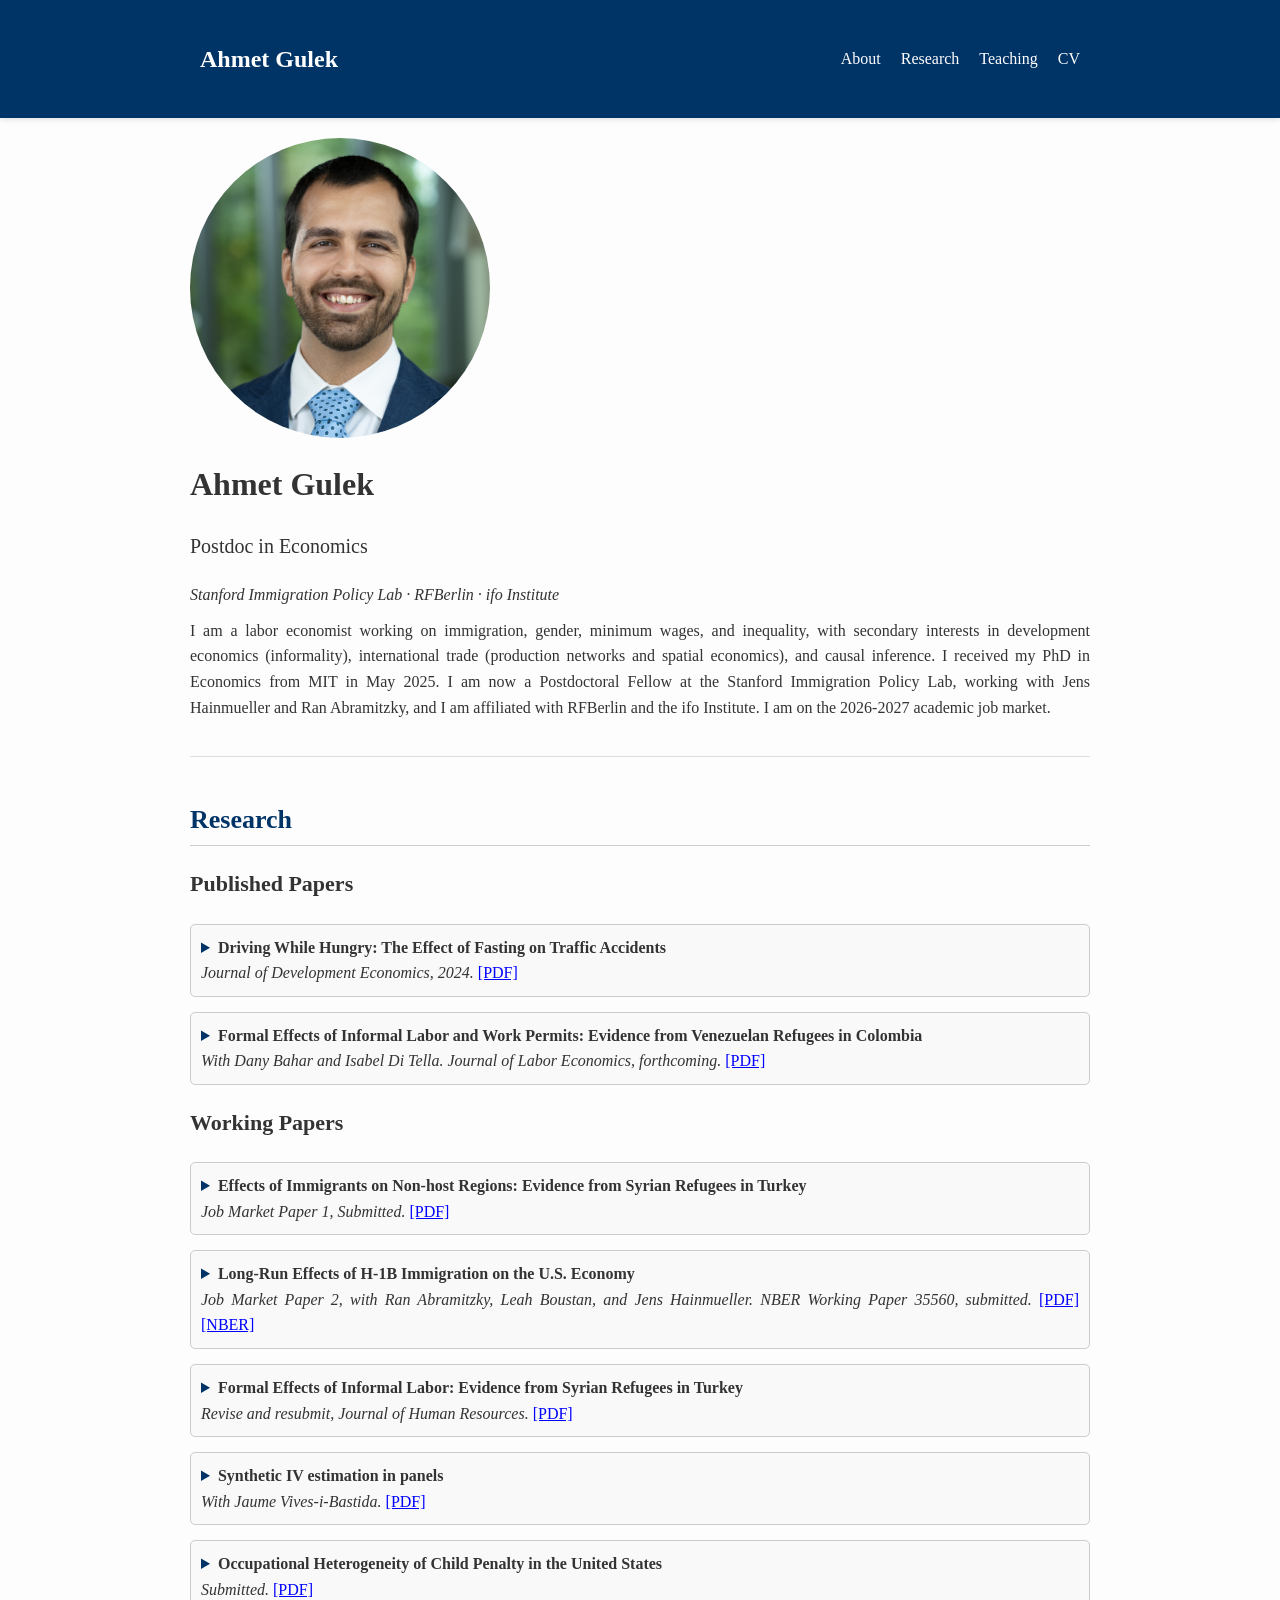
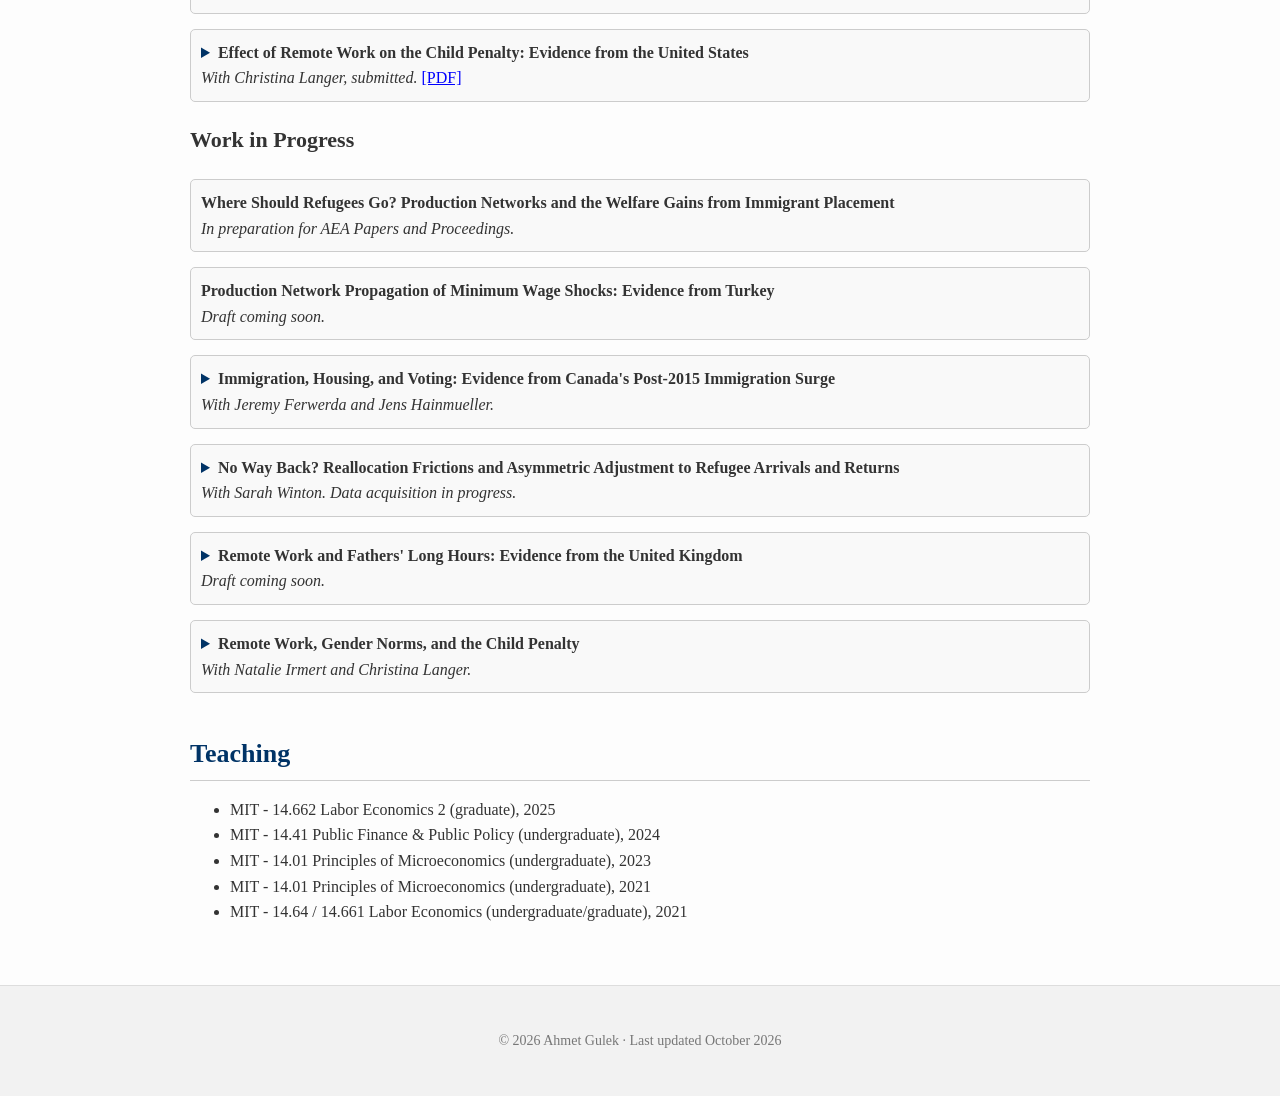
==== index.html @ c7eddd9e "Colombia paper forthcoming at Journal of Labor Economics; update CV.pdf Co-Authored-By: Claude Fable" ====
<!DOCTYPE html>
<html lang="en">
<head>
  <meta charset="UTF-8" />
  <meta name="viewport" content="width=device-width, initial-scale=1.0"/>
  <title>Ahmet Gulek</title>
  <link rel="stylesheet" href="style.css" />

  <!-- Google tag (gtag.js) - Replace G-XXXXXXXXXX with your actual Measurement ID -->
  <script async src="https://www.googletagmanager.com/gtag/js?id=G-97FFQFKGC9"></script>
  <script>
    window.dataLayer = window.dataLayer || [];
    function gtag(){dataLayer.push(arguments);}
    gtag('js', new Date());
    gtag('config', 'G-97FFQFKGC9');
  </script>

  <style>
    body {
      text-align: justify;
    }
    details {
      margin-bottom: 15px;
      padding: 10px;
      border: 1px solid #ccc;
      border-radius: 5px;
      background-color: #f9f9f9;
    }
    summary {
      cursor: pointer;
      font-size: 16px;
    }
    summary::marker {
      color: #003366;
    }
    .abstract {
      margin-top: 10px;
    }
    /* same box as the expandable paper entries, for work in progress without an abstract */
    .wip-item {
      margin-bottom: 15px;
      padding: 10px;
      border: 1px solid #ccc;
      border-radius: 5px;
      background-color: #f9f9f9;
      font-size: 16px;
    }
    a {
      color: blue;
      text-decoration: underline;
    }
  </style>
</head>
<body>

  <nav>
    <div class="container">
      <span class="nav-name">Ahmet Gulek</span>
      <ul>
        <li><a href="#about">About</a></li>
        <li><a href="#research">Research</a></li>
        <li><a href="#teaching">Teaching</a></li>
        <li><a href="CV.pdf" target="_blank">CV</a></li>
      </ul>
    </div>
  </nav>

  <header class="container" id="about">
    <img src="assets/profile.jpg" alt="Profile Photo" class="profile-pic">
    <div>
      <h1>Ahmet Gulek</h1>
      <p class="title">Postdoc in Economics</p>
      <p class="institution">Stanford Immigration Policy Lab &middot; RFBerlin &middot; ifo Institute</p>
      <p class="bio">
        I am a labor economist working on immigration, gender, minimum wages, and inequality, with secondary interests in development economics (informality), international trade (production networks and spatial economics), and causal inference.
        I received my PhD in Economics from MIT in May 2025. I am now a Postdoctoral Fellow at the Stanford Immigration Policy Lab, working with Jens Hainmueller and Ran Abramitzky, and I am affiliated with RFBerlin and the ifo Institute.
        I am on the 2026-2027 academic job market.
      </p>
    </div>
  </header>

  <main class="container">
    <section id="research">
      <h2>Research</h2>
      <h3>Published Papers</h3>
      <details>
        <summary><b>Driving While Hungry: The Effect of Fasting on Traffic Accidents</b><br>
        <i>Journal of Development Economics, 2024.</i> <a href="https://www.sciencedirect.com/science/article/pii/S0304387824000099" target="_blank">[PDF]</a></summary>
        <p class="abstract">
          I study the impact of hunger on traffic accidents by exploiting the fasting that is religiously mandated during the month of Ramadan. Identification comes from working hours not being adjusted during Ramadan in Turkey. I find that driving while fasting at rush hour is associated with a significant increase in road traffic accidents. Using existing survey evidence on fasting rates in Turkey, I conclude that hunger induced by fasting increases the probability of an accident by 25%, which is smaller than the effect of driving while intoxicated, but larger than the effect of mild sleep deprivation.
        </p>
      </details>

      <details>
        <summary><b>Formal Effects of Informal Labor and Work Permits: Evidence from Venezuelan Refugees in Colombia</b><br>
        <i>With Dany Bahar and Isabel Di Tella. Journal of Labor Economics, forthcoming.</i> <a href="https://ahmetgulek.github.io/Bahar_DiTella_Gulek_Colombia.pdf" target="_blank">[PDF]</a></summary>
        <p class="abstract">
          We analyze the Venezuelan refugee crisis in Colombia to separate the labor market effects of informal immigration and work permits. Using Synthetic Instrumental Variables, we find informal immigration displaced natives from both informal and formal sectors, implying high substitutability between worker types (elasticity &asymp; 10). A triple difference-in-differences shows work permits reduced competition in the informal sector and raised it in the formal sector. Our model implies this created 22,830 formal jobs and roughly $40 million in annual tax revenue. Results suggest work permits generate productivity spillovers by reducing skill mismatch, providing economic rationale for immigrant integration policies.
        </p>
      </details>

      <h3>Working Papers</h3>
      <details>
        <summary><b>Effects of Immigrants on Non-host Regions: Evidence from Syrian Refugees in Turkey</b><br>
        <i>Job Market Paper 1, Submitted.</i> <a href="https://ahmetgulek.github.io/Gulek_jmp.pdf" target="_blank">[PDF]</a></summary>
        <p class="abstract">
          I study how local immigration shocks impact labor markets and firms across the economy through production networks. Using Turkey's Syrian refugee crisis and firm-to-firm VAT data, I show that firms buying from host regions demand more labor, while those selling to host regions increase sales. Estimates imply an elasticity of substitution between labor and intermediates of 0.79 and across intermediates of 1.06. Spillover magnitudes depend critically on network centrality and immigrants' skills. A 1% labor supply increase in Istanbul decreases local real wages by 0.56% while increasing non-host wages by 0.38%. For non-central regions, identical shocks reduce local wages by 1% with negligible spillovers. Similarly, high-skill immigrants create larger spillovers and, therefore, larger welfare gains than low-skill immigrants because high-skill-intensive industries are more central than low-skill-intensive industries. Network position and immigrants' skills determine the extent to which immigration only lowers local wages or also generates substantial economy-wide gains.
        </p>
      </details>

      <details>
        <summary><b>Long-Run Effects of H-1B Immigration on the U.S. Economy</b><br>
        <i>Job Market Paper 2, with Ran Abramitzky, Leah Boustan, and Jens Hainmueller. NBER Working Paper 35560, submitted.</i> <a href="https://ahmetgulek.github.io/Abramitzky-Boustan-Gulek-Hainmueller-H1B.pdf" target="_blank">[PDF]</a> <a href="https://www.nber.org/papers/w35560" target="_blank">[NBER]</a></summary>
        <p class="abstract">
          We study the effects of H-1B immigration on U.S. industries that employ H-1B workers and their trading partners. Using a novel cross-industry design and the 1999&ndash;2003 expansion of the H-1B visa cap for identification, we find that H-1B exposure raised incomes for natives and pre-existing immigrants, with gains concentrated in non-STEM occupations. Income gains propagate forward through supply chains to downstream industries but not backward to upstream industries, consistent with a productivity shock rather than a labor supply shock. We find no direct effect on patenting, suggesting that productivity gains arise from better task execution rather than patentable invention.
        </p>
      </details>

      <details>
        <summary><b>Formal Effects of Informal Labor: Evidence from Syrian Refugees in Turkey</b><br>
        <i>Revise and resubmit, <span>Journal of Human Resources</span>.</i> <a href="https://ahmetgulek.github.io/FEoIL.pdf" target="_blank">[PDF]</a></summary>
        <p class="abstract">
          I study the effects of Syrian refugees, who are denied work permits and thus can only work informally, on Turkish firms and workers. Using travel distance as an instrument for refugee location, I show that low-skill natives lose both informal and formal salaried jobs. I document two mechanisms: formal firms reduce their formal labor demand and new firms do not enter the formal economy. Estimates imply an elasticity of substitution of 10 between formal and informal workers. Counterfactual exercises predict that granting refugees work permits would have created up to 120,000 formal jobs in the economy through higher informal wages.
        </p>
      </details>

      <details>
        <summary><b>Synthetic IV estimation in panels</b><br>
        <i>With Jaume Vives-i-Bastida.</i> <a href="https://jvivesb.github.io/jmp/draft_siv.pdf" target="_blank">[PDF]</a></summary>
        <p class="abstract">
          We propose a Synthetic Instrumental Variables (SIV) estimator for panel data that combines the strengths of instrumental variables and synthetic controls to address unmeasured confounding. We derive conditions under which SIV is consistent and asymptotically normal, even when the standard IV estimator is not. Motivated by the finite sample properties of our estimator, we introduce an ensemble estimator that simultaneously addresses multiple sources of bias and provide a permutation-based inference procedure. We demonstrate the effectiveness of our methods through a calibrated simulation exercise, two shift-share empirical applications, and an application in digital economics that includes both observational data and data from a randomized control trial. In our primary empirical application, we examine the impact of the Syrian refugee crisis on Turkish labor markets. Here, the SIV estimator reveals significant effects that the standard IV does not capture. Similarly, in our digital economics application, the SIV estimator successfully recovers the experimental estimates, whereas the standard IV does not.
        </p>
      </details>

      <details>
        <summary><b>Occupational Heterogeneity of Child Penalty in the United States</b><br>
        <i>Submitted.</i> <a href="https://ahmetgulek.github.io/Gulek_CP_Occupations.pdf" target="_blank">[PDF]</a></summary>
        <p class="abstract">
          I investigate how parenthood reshapes employment patterns across occupations and how this occupational heterogeneity contributes to earning disparities. Using a novel rotating panel approach to estimating child penalties, I document that both men and women change occupations. The well-established null effect of fatherhood hides that men's employment rate decreases in some occupations like finance and increases in others like construction. Women leave most occupations but select into occupations with part-time options. These occupational changes explain 40% of the income penalty for women, most of the income penalty for men, and most of the wage penalty for both genders.
        </p>
      </details>

      <details>
        <summary><b>Effect of Remote Work on the Child Penalty: Evidence from the United States</b><br>
        <i>With Christina Langer, submitted.</i> <a href="https://ahmetgulek.github.io/Gulek_Langer_WFH_CP.pdf" target="_blank">[PDF]</a></summary>
        <p class="abstract">
          We study the effect of the post-COVID expansion of remote work on the child penalty. Our empirical design proceeds in three steps: using pseudo-panels to estimate child penalties across occupations, exploiting cross-occupational variation in remote work adoption, and using synthetic controls to adjust for differential pre-COVID trajectories. Remote work reduces the hours penalty for mothers: each percentage point increase in an occupation's remote work share raises mothers' hours worked by 0.19%, eliminating one-seventh of the baseline hours penalty for the average remote occupation. We find no effects on employment, income, or wages for mothers, and no average effects on men.
        </p>
      </details>

      <h3>Work in Progress</h3>
      <div class="wip-item">
        <b>Where Should Refugees Go? Production Networks and the Welfare Gains from Immigrant Placement</b><br>
        <i>In preparation for AEA Papers and Proceedings.</i>
      </div>

      <div class="wip-item">
        <b>Production Network Propagation of Minimum Wage Shocks: Evidence from Turkey</b><br>
        <i>Draft coming soon.</i>
      </div>

      <details>
        <summary><b>Immigration, Housing, and Voting: Evidence from Canada's Post-2015 Immigration Surge</b><br>
        <i>With Jeremy Ferwerda and Jens Hainmueller.</i></summary>
        <p class="abstract">
          Canada's permanent resident admissions rose from about 270,000 in 2015 to over 480,000 in 2024, following the introduction of the Express Entry system. We study how this surge affected local rents and voting behavior, and how much of the effect on voting runs through the housing market. To identify the effect on rents, we build on the standard past-settlement instrument in two ways: we exploit the policy-induced surge in admissions, and we relax the share-exogeneity assumption embedded in the instrument using Synthetic IV. We find that immigration raises rents in regions with tight labor markets and in regions where geographic constraints make housing supply inelastic. We are currently extending the analysis to house prices, vacancies, and new construction. We will then estimate the effects on voting and use variation in housing supply elasticity to isolate the role of rents in shaping political responses to immigration.
        </p>
      </details>

      <details>
        <summary><b>No Way Back? Reallocation Frictions and Asymmetric Adjustment to Refugee Arrivals and Returns</b><br>
        <i>With Sarah Winton. Data acquisition in progress.</i></summary>
        <p class="abstract">
          The fall of the Assad regime in December 2024 triggered a large, unanticipated return of Syrian refugees from Jordan, reversing the labor supply shock their arrival created a decade earlier. Using novel returns data matched to Syrian refugees' individual work experience, skills, and credentials, we study whether host-country labor markets adjust symmetrically to refugee arrivals and departures, or whether downward wage rigidity, irreversible investments, and sectoral reallocation frictions make adjustment to departures slow and incomplete.
        </p>
      </details>

      <details>
        <summary><b>Remote Work and Fathers' Long Hours: Evidence from the United Kingdom</b><br>
        <i>Draft coming soon.</i></summary>
        <p class="abstract">
          I study how the post-pandemic expansion of remote work changed the child penalty in the United Kingdom. I estimate child penalties by occupation from the Labour Force Survey and correct for differences in pre-pandemic trends using synthetic controls. Remote work reduced the probability that fathers work long hours relative to childless men. The effect is concentrated between 38 and 49 hours a week and appears nowhere else in the hours distribution. I find no effect on mothers. This reverses the pattern in the United States, where remote work raised mothers' hours and left men unaffected.
        </p>
      </details>

      <details>
        <summary><b>Remote Work, Gender Norms, and the Child Penalty</b><br>
        <i>With Natalie Irmert and Christina Langer.</i></summary>
        <p class="abstract">
          We test whether gender norms and family institutions shape how remote work changes the child penalty. Comparisons across countries mix up norms and institutions, so we pair them with a design inside one country that holds institutions fixed. Across roughly twenty countries, we estimate child penalties by occupation from labor force surveys and administrative data, correct for differences in pre-pandemic trends using synthetic controls, and relate the effect of remote work to pre-pandemic norms and institutions. Within Sweden, we use population registers to compare children of immigrants whose parents come from countries with different gender norms, but who share the same labor market, family policies, and employers. The registers also record parental leave and days caring for a sick child, taken by each parent. Funded by an LSE Remote and Distributed Work Research Initiative grant.
        </p>
      </details>
    </section>

    <section id="teaching">
      <h2>Teaching</h2>
      <ul>
        <li>MIT - 14.662 Labor Economics 2 (graduate), 2025</li>
        <li>MIT - 14.41 Public Finance & Public Policy (undergraduate), 2024</li>
        <li>MIT - 14.01 Principles of Microeconomics (undergraduate), 2023</li>
        <li>MIT - 14.01 Principles of Microeconomics (undergraduate), 2021</li>
        <li>MIT - 14.64 / 14.661 Labor Economics (undergraduate/graduate), 2021</li>
      </ul>
    </section>
  </main>

  <footer>
    <div class="container">
      <p>&copy; 2026 Ahmet Gulek &middot; Last updated October 2026</p>
    </div>
  </footer>

</body>
</html>
---- style.css ----
/* style.css */

body {
  font-family: 'Georgia', serif;
  line-height: 1.6;
  color: #333;
  margin: 0;
  padding: 0;
  background: #fdfdfd;
}


.container {
  width: 85%;
  max-width: 900px;
  margin: 0 auto;
  padding: 20px 0;
}

.badge {
  display: inline-block;
  padding: 2px 6px;
  font-size: 12px;
  font-weight: 600;
  border-radius: 4px;
  border: 1px solid #e6b800;
  background: #fff7cc;
  color: #7a5d00;
  vertical-align: middle;
  margin-left: 6px;
}

nav {
  background: #003366;
  color: white;
  padding: 10px 0;
  box-shadow: 0 2px 5px rgba(0,0,0,0.1);
}

nav .container {
  display: flex;
  justify-content: space-between;
  align-items: center;
}

.nav-name {
  font-size: 24px;
  font-weight: bold;
  margin-left: 10px;
}

nav ul {
  list-style: none;
  display: flex;
  margin-right: 10px;
}

nav ul li {
  margin-left: 20px;
}

nav ul li a {
  color: white;
  text-decoration: none;
  font-weight: 500;
}

nav ul li a:hover {
  text-decoration: underline;
}

header {
  display: flex;
  flex-wrap: wrap;
  align-items: center;
  margin-top: 30px;
  border-bottom: 1px solid #ddd;
  padding-bottom: 20px;
}


.profile-pic {
  width: 300px;
  height: 300px;
  object-fit: cover;
  object-position: top center;
  border-radius: 50%;
  margin-right: 30px;
}


h1 {
  font-size: 32px;
  margin-bottom: 10px;
}

.title {
  font-size: 20px;
  font-weight: 500;
}

.institution {
  font-style: italic;
  margin-bottom: 10px;
}

.bio {
  margin-top: 10px;
}

section {
  margin-bottom: 40px;
}

h2 {
  font-size: 26px;
  color: #003366;
  margin-bottom: 10px;
  border-bottom: 1px solid #ccc;
  padding-bottom: 5px;
}

h3 {
  font-size: 22px;
  margin-top: 20px;
  color: #333;
}

.pub-list {
  list-style: none;
  padding-left: 0;
}

.pub-list li {
  margin-bottom: 15px;
}

.abstract {
  font-size: 15px;
  color: #555;
  margin-top: 5px;
  line-height: 1.4;
}

footer {
  background: #f2f2f2;
  text-align: center;
  padding: 10px 0;
  border-top: 1px solid #ddd;
  font-size: 14px;
  color: #777;
}

/* Responsive design */
@media (max-width: 600px) {
  header {
    flex-direction: column;
    text-align: center;
  }
  
  .profile-pic {
    margin: 0 auto 20px;
  }
  
  nav ul {
    flex-direction: column;
    align-items: center;
  }
  
  nav ul li {
    margin: 10px 0;
  }
}
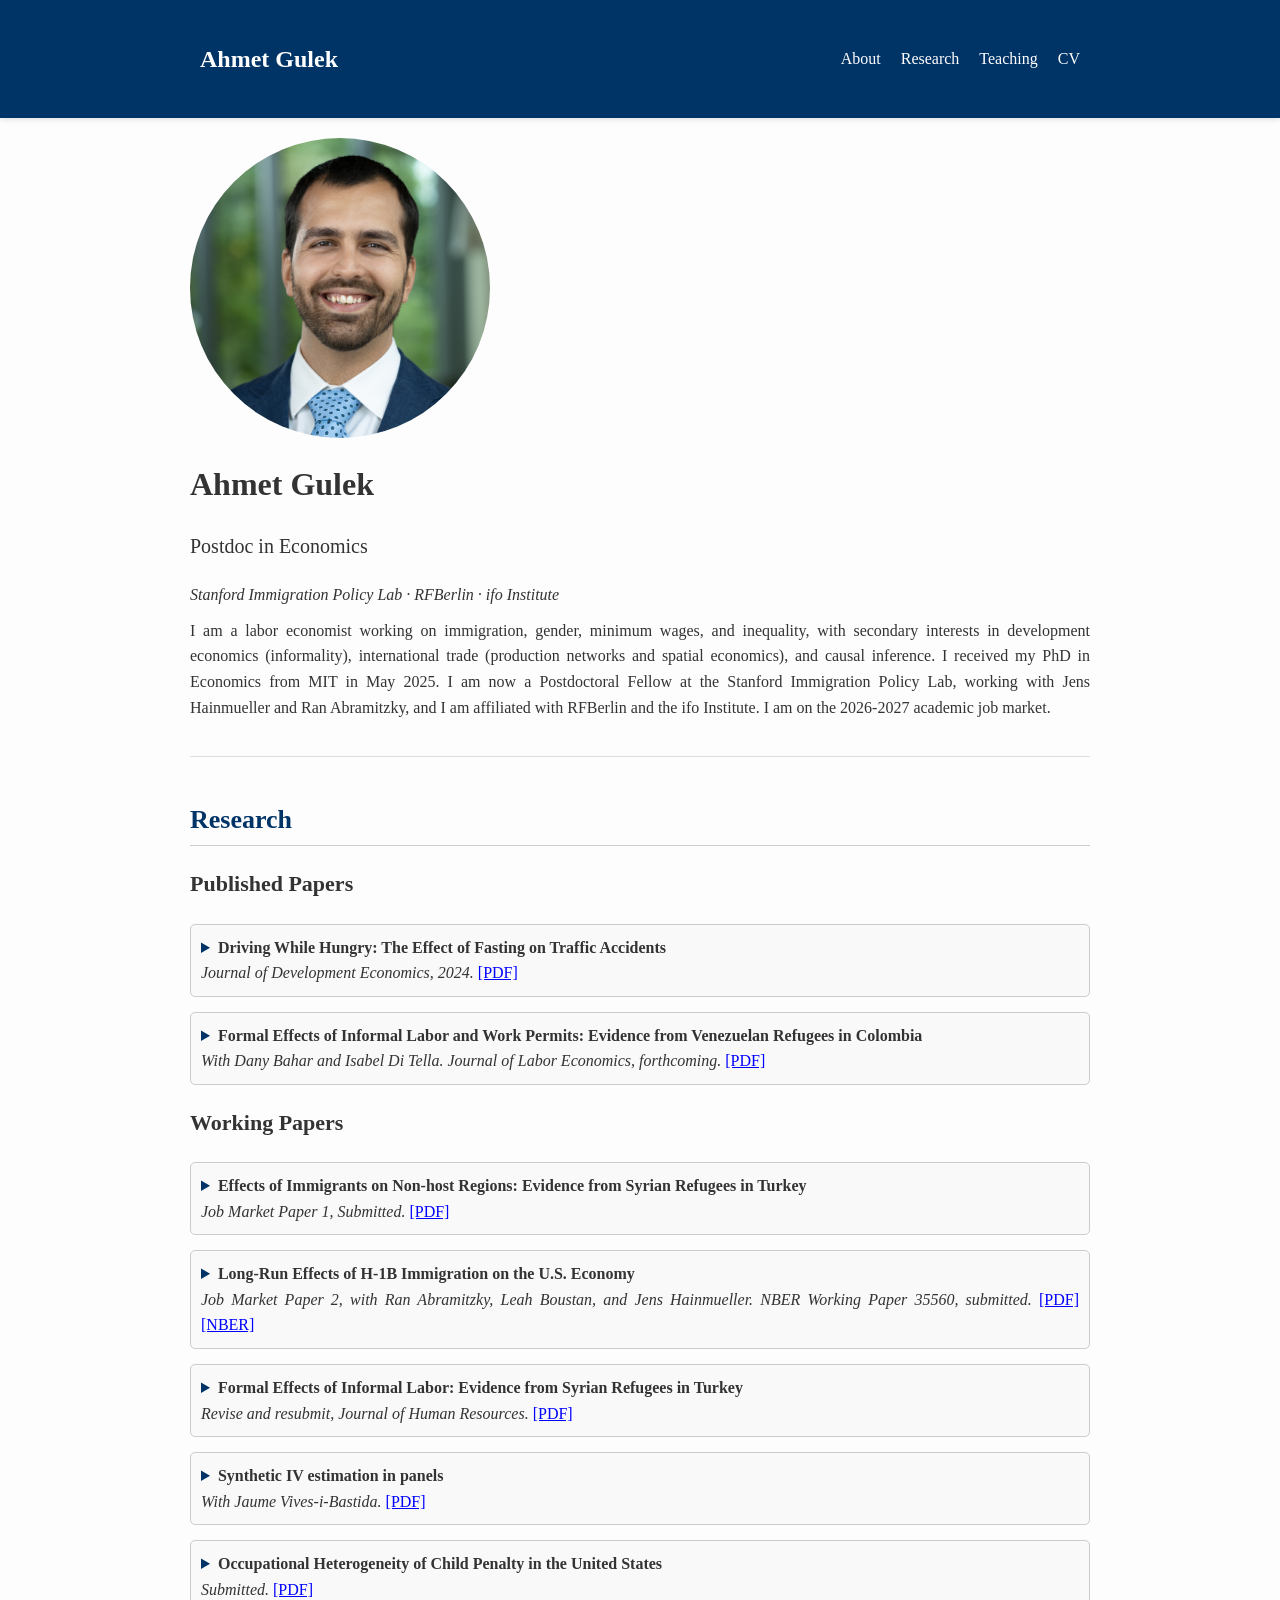
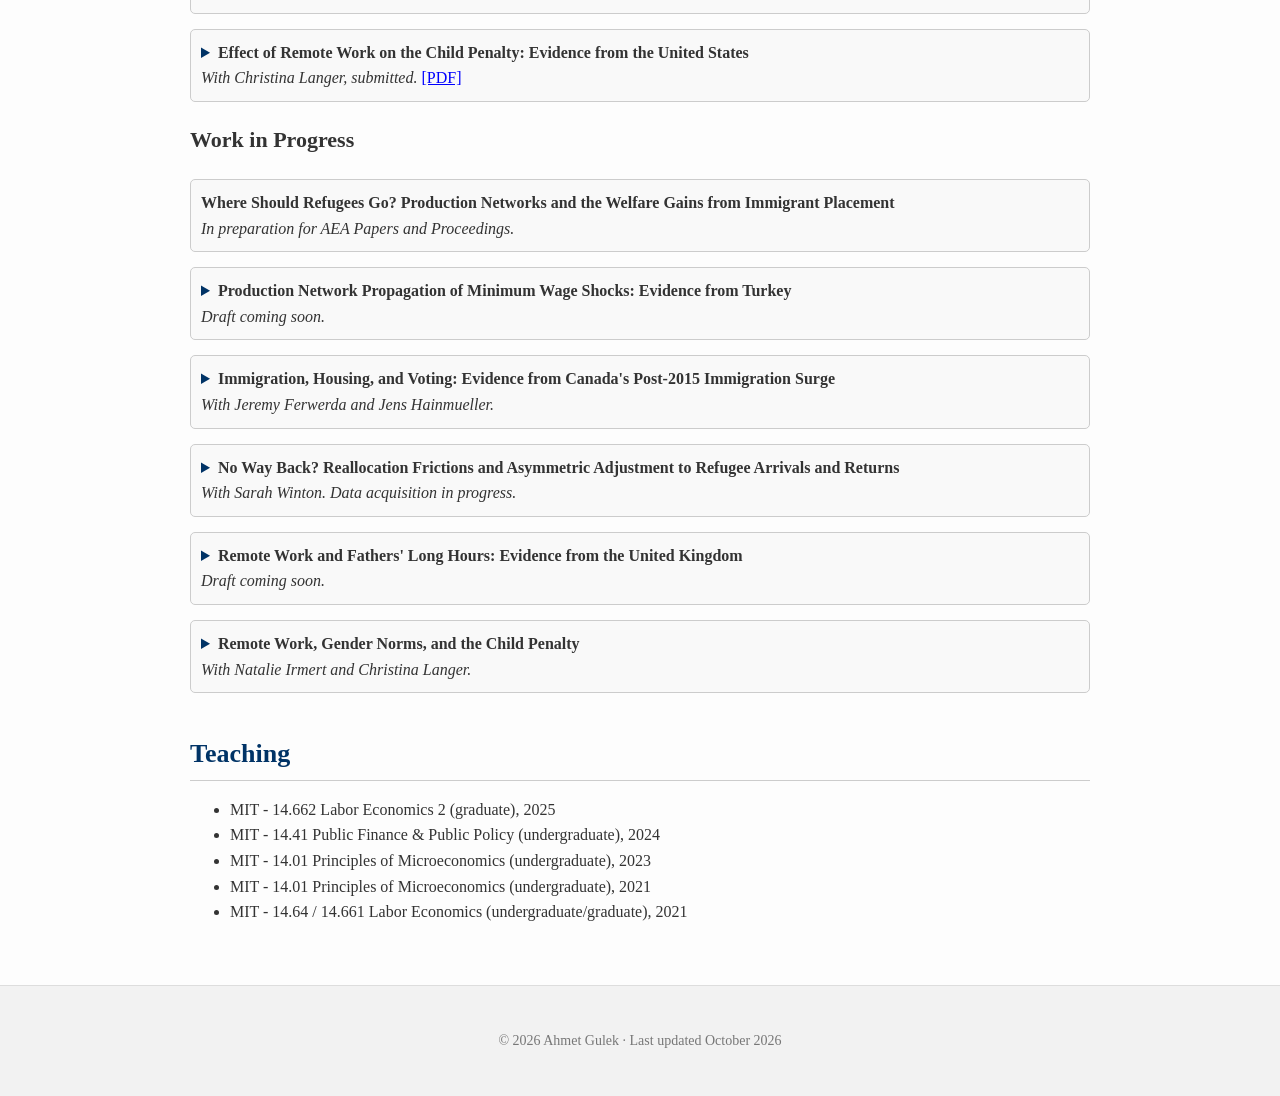
==== commit 347bdbf1: "Add minimum wage paper abstract to Research in Progress and update CV.pdf Co-Authored-By: Claude Fab" ====
--- a/index.html
+++ b/index.html
@@ -95,7 +95,7 @@
         <summary><b>Formal Effects of Informal Labor and Work Permits: Evidence from Venezuelan Refugees in Colombia</b><br>
         <i>With Dany Bahar and Isabel Di Tella. Journal of Labor Economics, forthcoming.</i> <a href="https://ahmetgulek.github.io/Bahar_DiTella_Gulek_Colombia.pdf" target="_blank">[PDF]</a></summary>
         <p class="abstract">
-          We analyze the Venezuelan refugee crisis in Colombia to separate the labor market effects of informal immigration and work permits. Using Synthetic Instrumental Variables, we find informal immigration displaced natives from both informal and formal sectors, implying high substitutability between worker types (elasticity &asymp; 10). A triple difference-in-differences shows work permits reduced competition in the informal sector and raised it in the formal sector. Our model implies this created 22,830 formal jobs and roughly $40 million in annual tax revenue. Results suggest work permits generate productivity spillovers by reducing skill mismatch, providing economic rationale for immigrant integration policies.
+          We analyze the Venezuelan refugee crisis in Colombia to separate the labor market effects of informal immigration and work permits. Using Synthetic Instrumental Variables, we find informal immigration displaced natives from both informal and formal sectors, implying high substitutability between worker types (elasticity &asymp; 10). A triple difference-in-differences shows work permits reduced competition in the informal sector and raised it in the formal sector. Our model implies this created 23,100 formal jobs and roughly $42 million in annual tax revenue, which provides an economic rationale for granting refugees the right to work.
         </p>
       </details>
 
@@ -154,10 +154,13 @@
         <i>In preparation for AEA Papers and Proceedings.</i>
       </div>
 
-      <div class="wip-item">
-        <b>Production Network Propagation of Minimum Wage Shocks: Evidence from Turkey</b><br>
-        <i>Draft coming soon.</i>
-      </div>
+      <details>
+        <summary><b>Production Network Propagation of Minimum Wage Shocks: Evidence from Turkey</b><br>
+        <i>Draft coming soon.</i></summary>
+        <p class="abstract">
+          I study the 30% increase in Turkey's minimum wage in 2016 using the same administrative and survey data as my first job market paper. The minimum wage raised wages in both the formal and the informal sector, the latter because formal and informal workers are gross substitutes. Firms passed the higher labor costs through to the prices of the goods they produce. Firms more exposed to the minimum wage cut employment and exited at higher rates, and the effects propagated along the supply network: the suppliers and customers of exposed firms also shrank, the mirror image of my immigration results. Displaced workers moved to less exposed firms, especially those serving the domestic market, as customers substituted toward less exposed competitors. A production network model rationalizes these findings.
+        </p>
+      </details>
 
       <details>
         <summary><b>Immigration, Housing, and Voting: Evidence from Canada's Post-2015 Immigration Surge</b><br>
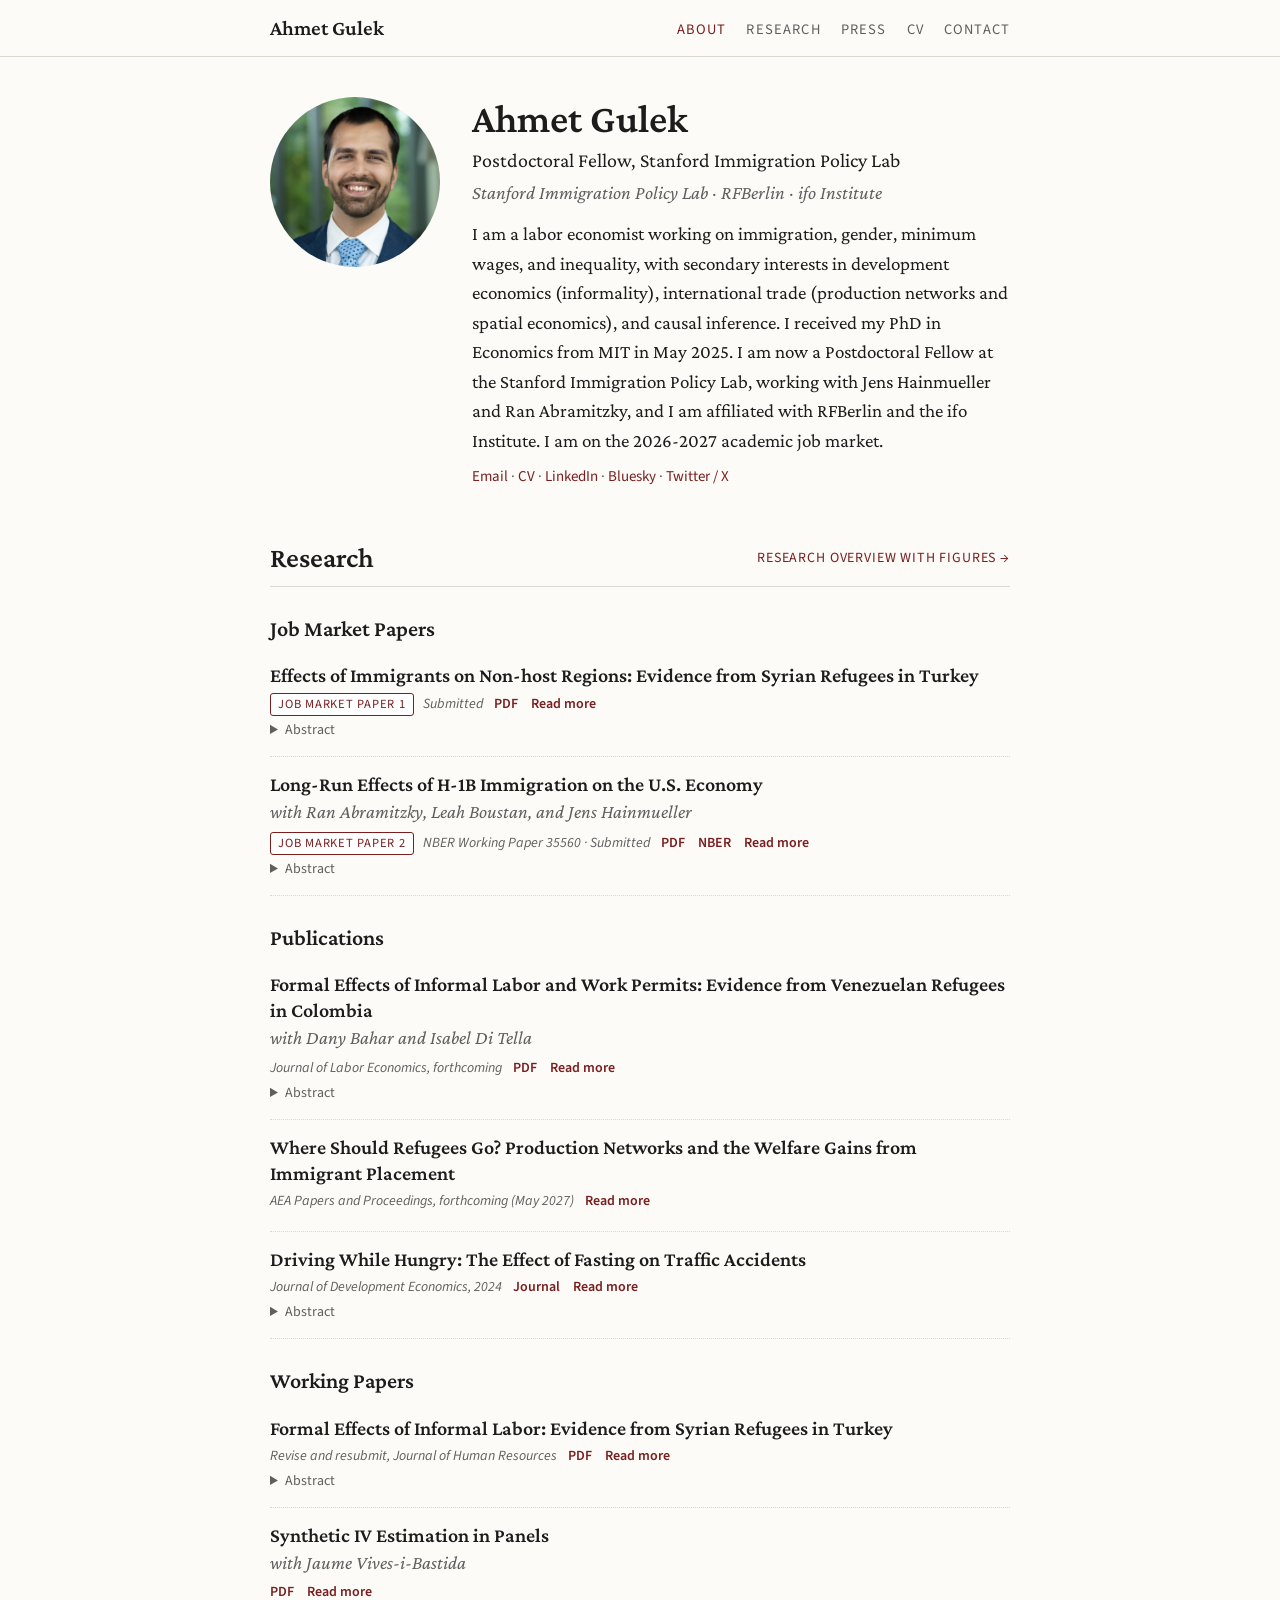
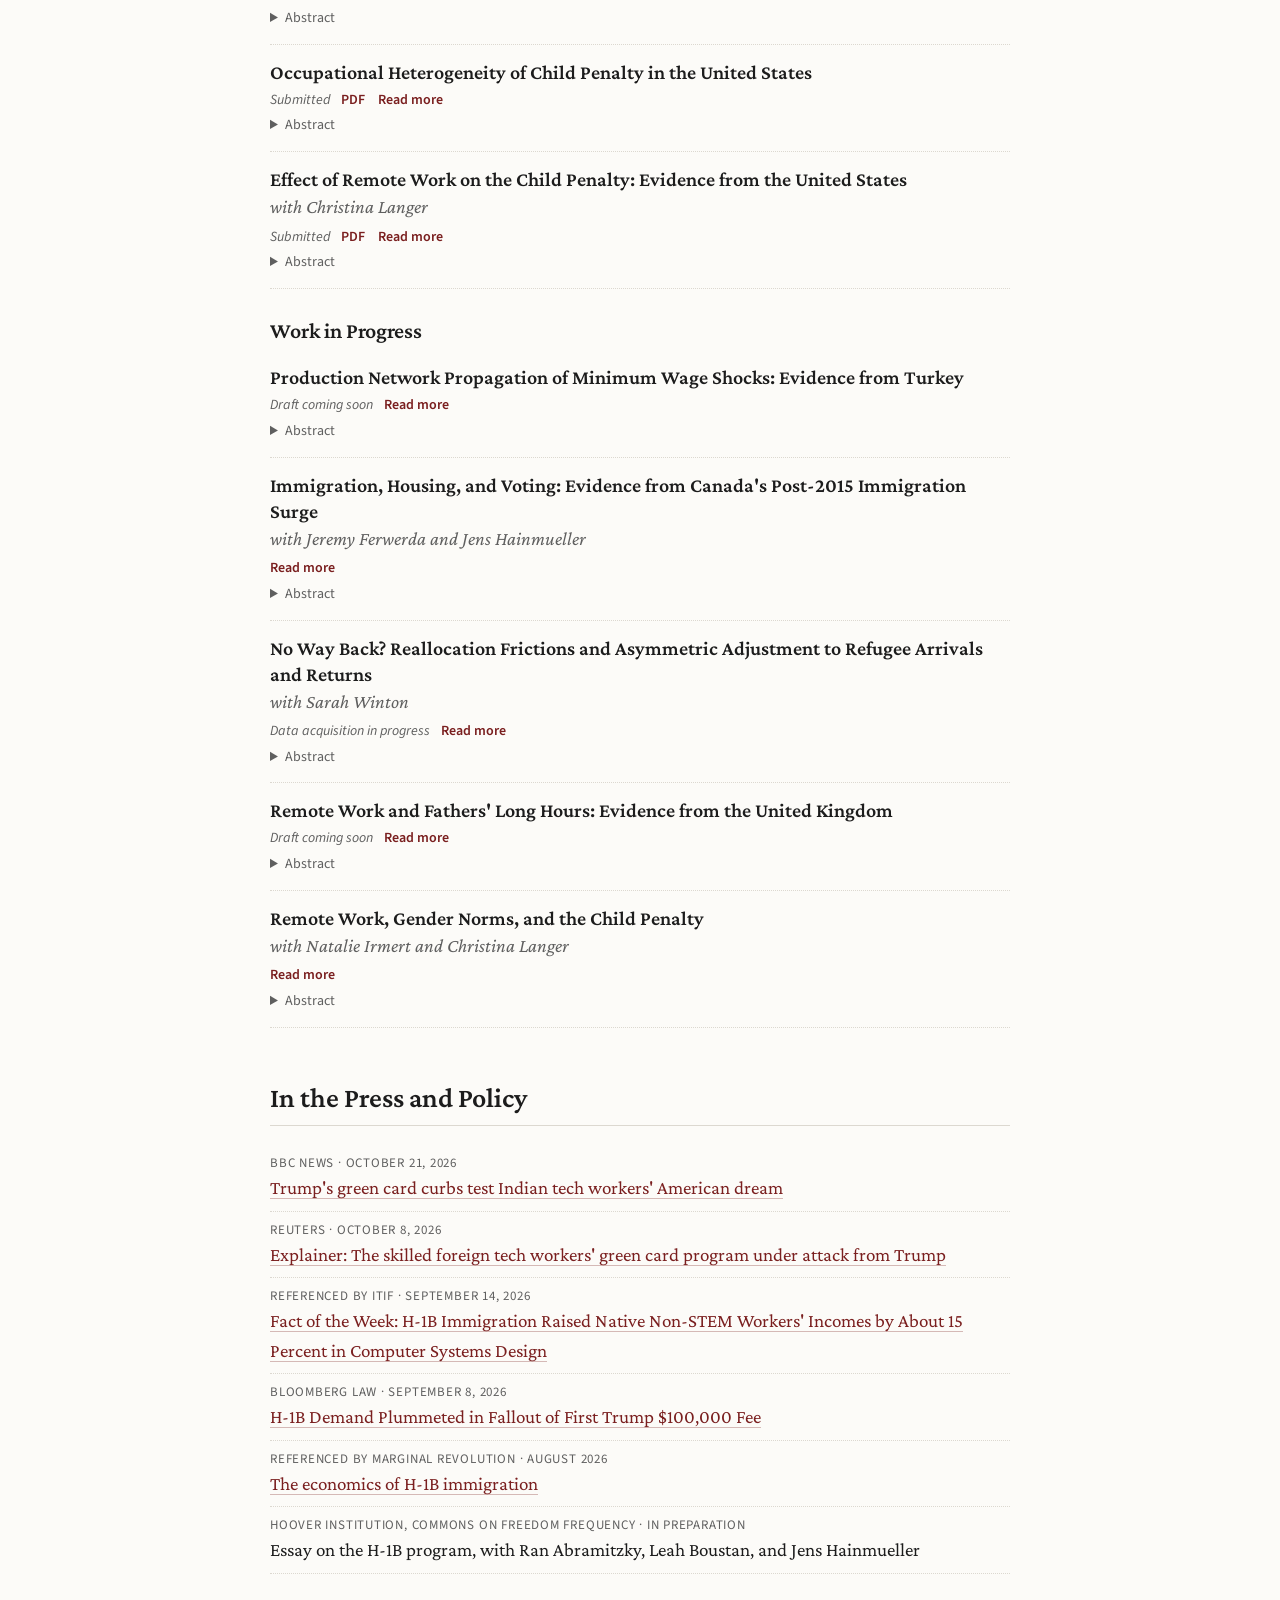
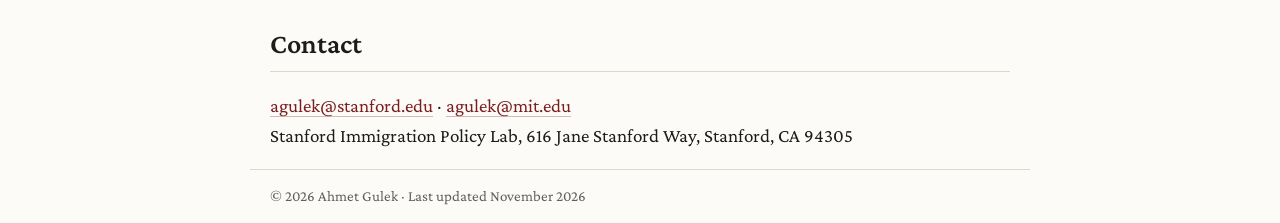
==== commit 65ae8abb: "Rebuild site from approved design A: new homepage and research page Homepage: bio, four research sec" ====
--- a/index.html
+++ b/index.html
@@ -1,217 +1,11 @@
-<!DOCTYPE html>
-<html lang="en">
-<head>
-  <meta charset="UTF-8" />
-  <meta name="viewport" content="width=device-width, initial-scale=1.0"/>
-  <title>Ahmet Gulek</title>
-  <link rel="stylesheet" href="style.css" />
-
-  <!-- Google tag (gtag.js) - Replace G-XXXXXXXXXX with your actual Measurement ID -->
-  <script async src="https://www.googletagmanager.com/gtag/js?id=G-97FFQFKGC9"></script>
-  <script>
-    window.dataLayer = window.dataLayer || [];
-    function gtag(){dataLayer.push(arguments);}
-    gtag('js', new Date());
-    gtag('config', 'G-97FFQFKGC9');
-  </script>
-
-  <style>
-    body {
-      text-align: justify;
-    }
-    details {
-      margin-bottom: 15px;
-      padding: 10px;
-      border: 1px solid #ccc;
-      border-radius: 5px;
-      background-color: #f9f9f9;
-    }
-    summary {
-      cursor: pointer;
-      font-size: 16px;
-    }
-    summary::marker {
-      color: #003366;
-    }
-    .abstract {
-      margin-top: 10px;
-    }
-    /* same box as the expandable paper entries, for work in progress without an abstract */
-    .wip-item {
-      margin-bottom: 15px;
-      padding: 10px;
-      border: 1px solid #ccc;
-      border-radius: 5px;
-      background-color: #f9f9f9;
-      font-size: 16px;
-    }
-    a {
-      color: blue;
-      text-decoration: underline;
-    }
-  </style>
-</head>
-<body>
-
-  <nav>
-    <div class="container">
-      <span class="nav-name">Ahmet Gulek</span>
-      <ul>
-        <li><a href="#about">About</a></li>
-        <li><a href="#research">Research</a></li>
-        <li><a href="#teaching">Teaching</a></li>
-        <li><a href="CV.pdf" target="_blank">CV</a></li>
-      </ul>
-    </div>
-  </nav>
-
-  <header class="container" id="about">
-    <img src="assets/profile.jpg" alt="Profile Photo" class="profile-pic">
-    <div>
-      <h1>Ahmet Gulek</h1>
-      <p class="title">Postdoc in Economics</p>
-      <p class="institution">Stanford Immigration Policy Lab &middot; RFBerlin &middot; ifo Institute</p>
-      <p class="bio">
-        I am a labor economist working on immigration, gender, minimum wages, and inequality, with secondary interests in development economics (informality), international trade (production networks and spatial economics), and causal inference.
-        I received my PhD in Economics from MIT in May 2025. I am now a Postdoctoral Fellow at the Stanford Immigration Policy Lab, working with Jens Hainmueller and Ran Abramitzky, and I am affiliated with RFBerlin and the ifo Institute.
-        I am on the 2026-2027 academic job market.
-      </p>
-    </div>
-  </header>
-
-  <main class="container">
-    <section id="research">
-      <h2>Research</h2>
-      <h3>Published Papers</h3>
-      <details>
-        <summary><b>Driving While Hungry: The Effect of Fasting on Traffic Accidents</b><br>
-        <i>Journal of Development Economics, 2024.</i> <a href="https://www.sciencedirect.com/science/article/pii/S0304387824000099" target="_blank">[PDF]</a></summary>
-        <p class="abstract">
-          I study the impact of hunger on traffic accidents by exploiting the fasting that is religiously mandated during the month of Ramadan. Identification comes from working hours not being adjusted during Ramadan in Turkey. I find that driving while fasting at rush hour is associated with a significant increase in road traffic accidents. Using existing survey evidence on fasting rates in Turkey, I conclude that hunger induced by fasting increases the probability of an accident by 25%, which is smaller than the effect of driving while intoxicated, but larger than the effect of mild sleep deprivation.
-        </p>
-      </details>
-
-      <details>
-        <summary><b>Formal Effects of Informal Labor and Work Permits: Evidence from Venezuelan Refugees in Colombia</b><br>
-        <i>With Dany Bahar and Isabel Di Tella. Journal of Labor Economics, forthcoming.</i> <a href="https://ahmetgulek.github.io/Bahar_DiTella_Gulek_Colombia.pdf" target="_blank">[PDF]</a></summary>
-        <p class="abstract">
-          We analyze the Venezuelan refugee crisis in Colombia to separate the labor market effects of informal immigration and work permits. Using Synthetic Instrumental Variables, we find informal immigration displaced natives from both informal and formal sectors, implying high substitutability between worker types (elasticity &asymp; 10). A triple difference-in-differences shows work permits reduced competition in the informal sector and raised it in the formal sector. Our model implies this created 23,100 formal jobs and roughly $42 million in annual tax revenue, which provides an economic rationale for granting refugees the right to work.
-        </p>
-      </details>
-
-      <h3>Working Papers</h3>
-      <details>
-        <summary><b>Effects of Immigrants on Non-host Regions: Evidence from Syrian Refugees in Turkey</b><br>
-        <i>Job Market Paper 1, Submitted.</i> <a href="https://ahmetgulek.github.io/Gulek_jmp.pdf" target="_blank">[PDF]</a></summary>
-        <p class="abstract">
-          I study how local immigration shocks impact labor markets and firms across the economy through production networks. Using Turkey's Syrian refugee crisis and firm-to-firm VAT data, I show that firms buying from host regions demand more labor, while those selling to host regions increase sales. Estimates imply an elasticity of substitution between labor and intermediates of 0.79 and across intermediates of 1.06. Spillover magnitudes depend critically on network centrality and immigrants' skills. A 1% labor supply increase in Istanbul decreases local real wages by 0.56% while increasing non-host wages by 0.38%. For non-central regions, identical shocks reduce local wages by 1% with negligible spillovers. Similarly, high-skill immigrants create larger spillovers and, therefore, larger welfare gains than low-skill immigrants because high-skill-intensive industries are more central than low-skill-intensive industries. Network position and immigrants' skills determine the extent to which immigration only lowers local wages or also generates substantial economy-wide gains.
-        </p>
-      </details>
-
-      <details>
-        <summary><b>Long-Run Effects of H-1B Immigration on the U.S. Economy</b><br>
-        <i>Job Market Paper 2, with Ran Abramitzky, Leah Boustan, and Jens Hainmueller. NBER Working Paper 35560, submitted.</i> <a href="https://ahmetgulek.github.io/Abramitzky-Boustan-Gulek-Hainmueller-H1B.pdf" target="_blank">[PDF]</a> <a href="https://www.nber.org/papers/w35560" target="_blank">[NBER]</a></summary>
-        <p class="abstract">
-          We study the effects of H-1B immigration on U.S. industries that employ H-1B workers and their trading partners. Using a novel cross-industry design and the 1999&ndash;2003 expansion of the H-1B visa cap for identification, we find that H-1B exposure raised incomes for natives and pre-existing immigrants, with gains concentrated in non-STEM occupations. Income gains propagate forward through supply chains to downstream industries but not backward to upstream industries, consistent with a productivity shock rather than a labor supply shock. We find no direct effect on patenting, suggesting that productivity gains arise from better task execution rather than patentable invention.
-        </p>
-      </details>
-
-      <details>
-        <summary><b>Formal Effects of Informal Labor: Evidence from Syrian Refugees in Turkey</b><br>
-        <i>Revise and resubmit, <span>Journal of Human Resources</span>.</i> <a href="https://ahmetgulek.github.io/FEoIL.pdf" target="_blank">[PDF]</a></summary>
-        <p class="abstract">
-          I study the effects of Syrian refugees, who are denied work permits and thus can only work informally, on Turkish firms and workers. Using travel distance as an instrument for refugee location, I show that low-skill natives lose both informal and formal salaried jobs. I document two mechanisms: formal firms reduce their formal labor demand and new firms do not enter the formal economy. Estimates imply an elasticity of substitution of 10 between formal and informal workers. Counterfactual exercises predict that granting refugees work permits would have created up to 120,000 formal jobs in the economy through higher informal wages.
-        </p>
-      </details>
-
-      <details>
-        <summary><b>Synthetic IV estimation in panels</b><br>
-        <i>With Jaume Vives-i-Bastida.</i> <a href="https://jvivesb.github.io/jmp/draft_siv.pdf" target="_blank">[PDF]</a></summary>
-        <p class="abstract">
-          We propose a Synthetic Instrumental Variables (SIV) estimator for panel data that combines the strengths of instrumental variables and synthetic controls to address unmeasured confounding. We derive conditions under which SIV is consistent and asymptotically normal, even when the standard IV estimator is not. Motivated by the finite sample properties of our estimator, we introduce an ensemble estimator that simultaneously addresses multiple sources of bias and provide a permutation-based inference procedure. We demonstrate the effectiveness of our methods through a calibrated simulation exercise, two shift-share empirical applications, and an application in digital economics that includes both observational data and data from a randomized control trial. In our primary empirical application, we examine the impact of the Syrian refugee crisis on Turkish labor markets. Here, the SIV estimator reveals significant effects that the standard IV does not capture. Similarly, in our digital economics application, the SIV estimator successfully recovers the experimental estimates, whereas the standard IV does not.
-        </p>
-      </details>
-
-      <details>
-        <summary><b>Occupational Heterogeneity of Child Penalty in the United States</b><br>
-        <i>Submitted.</i> <a href="https://ahmetgulek.github.io/Gulek_CP_Occupations.pdf" target="_blank">[PDF]</a></summary>
-        <p class="abstract">
-          I investigate how parenthood reshapes employment patterns across occupations and how this occupational heterogeneity contributes to earning disparities. Using a novel rotating panel approach to estimating child penalties, I document that both men and women change occupations. The well-established null effect of fatherhood hides that men's employment rate decreases in some occupations like finance and increases in others like construction. Women leave most occupations but select into occupations with part-time options. These occupational changes explain 40% of the income penalty for women, most of the income penalty for men, and most of the wage penalty for both genders.
-        </p>
-      </details>
-
-      <details>
-        <summary><b>Effect of Remote Work on the Child Penalty: Evidence from the United States</b><br>
-        <i>With Christina Langer, submitted.</i> <a href="https://ahmetgulek.github.io/Gulek_Langer_WFH_CP.pdf" target="_blank">[PDF]</a></summary>
-        <p class="abstract">
-          We study the effect of the post-COVID expansion of remote work on the child penalty. Our empirical design proceeds in three steps: using pseudo-panels to estimate child penalties across occupations, exploiting cross-occupational variation in remote work adoption, and using synthetic controls to adjust for differential pre-COVID trajectories. Remote work reduces the hours penalty for mothers: each percentage point increase in an occupation's remote work share raises mothers' hours worked by 0.19%, eliminating one-seventh of the baseline hours penalty for the average remote occupation. We find no effects on employment, income, or wages for mothers, and no average effects on men.
-        </p>
-      </details>
-
-      <h3>Work in Progress</h3>
-      <div class="wip-item">
-        <b>Where Should Refugees Go? Production Networks and the Welfare Gains from Immigrant Placement</b><br>
-        <i>In preparation for AEA Papers and Proceedings.</i>
-      </div>
-
-      <details>
-        <summary><b>Production Network Propagation of Minimum Wage Shocks: Evidence from Turkey</b><br>
-        <i>Draft coming soon.</i></summary>
-        <p class="abstract">
-          I study the 30% increase in Turkey's minimum wage in 2016 using the same administrative and survey data as my first job market paper. The minimum wage raised wages in both the formal and the informal sector, the latter because formal and informal workers are gross substitutes. Firms passed the higher labor costs through to the prices of the goods they produce. Firms more exposed to the minimum wage cut employment and exited at higher rates, and the effects propagated along the supply network: the suppliers and customers of exposed firms also shrank, the mirror image of my immigration results. Displaced workers moved to less exposed firms, especially those serving the domestic market, as customers substituted toward less exposed competitors. A production network model rationalizes these findings.
-        </p>
-      </details>
-
-      <details>
-        <summary><b>Immigration, Housing, and Voting: Evidence from Canada's Post-2015 Immigration Surge</b><br>
-        <i>With Jeremy Ferwerda and Jens Hainmueller.</i></summary>
-        <p class="abstract">
-          Canada's permanent resident admissions rose from about 270,000 in 2015 to over 480,000 in 2024, following the introduction of the Express Entry system. We study how this surge affected local rents and voting behavior, and how much of the effect on voting runs through the housing market. To identify the effect on rents, we build on the standard past-settlement instrument in two ways: we exploit the policy-induced surge in admissions, and we relax the share-exogeneity assumption embedded in the instrument using Synthetic IV. We find that immigration raises rents in regions with tight labor markets and in regions where geographic constraints make housing supply inelastic. We are currently extending the analysis to house prices, vacancies, and new construction. We will then estimate the effects on voting and use variation in housing supply elasticity to isolate the role of rents in shaping political responses to immigration.
-        </p>
-      </details>
-
-      <details>
-        <summary><b>No Way Back? Reallocation Frictions and Asymmetric Adjustment to Refugee Arrivals and Returns</b><br>
-        <i>With Sarah Winton. Data acquisition in progress.</i></summary>
-        <p class="abstract">
-          The fall of the Assad regime in December 2024 triggered a large, unanticipated return of Syrian refugees from Jordan, reversing the labor supply shock their arrival created a decade earlier. Using novel returns data matched to Syrian refugees' individual work experience, skills, and credentials, we study whether host-country labor markets adjust symmetrically to refugee arrivals and departures, or whether downward wage rigidity, irreversible investments, and sectoral reallocation frictions make adjustment to departures slow and incomplete.
-        </p>
-      </details>
-
-      <details>
-        <summary><b>Remote Work and Fathers' Long Hours: Evidence from the United Kingdom</b><br>
-        <i>Draft coming soon.</i></summary>
-        <p class="abstract">
-          I study how the post-pandemic expansion of remote work changed the child penalty in the United Kingdom. I estimate child penalties by occupation from the Labour Force Survey and correct for differences in pre-pandemic trends using synthetic controls. Remote work reduced the probability that fathers work long hours relative to childless men. The effect is concentrated between 38 and 49 hours a week and appears nowhere else in the hours distribution. I find no effect on mothers. This reverses the pattern in the United States, where remote work raised mothers' hours and left men unaffected.
-        </p>
-      </details>
-
-      <details>
-        <summary><b>Remote Work, Gender Norms, and the Child Penalty</b><br>
-        <i>With Natalie Irmert and Christina Langer.</i></summary>
-        <p class="abstract">
-          We test whether gender norms and family institutions shape how remote work changes the child penalty. Comparisons across countries mix up norms and institutions, so we pair them with a design inside one country that holds institutions fixed. Across roughly twenty countries, we estimate child penalties by occupation from labor force surveys and administrative data, correct for differences in pre-pandemic trends using synthetic controls, and relate the effect of remote work to pre-pandemic norms and institutions. Within Sweden, we use population registers to compare children of immigrants whose parents come from countries with different gender norms, but who share the same labor market, family policies, and employers. The registers also record parental leave and days caring for a sick child, taken by each parent. Funded by an LSE Remote and Distributed Work Research Initiative grant.
-        </p>
-      </details>
-    </section>
-
-    <section id="teaching">
-      <h2>Teaching</h2>
-      <ul>
-        <li>MIT - 14.662 Labor Economics 2 (graduate), 2025</li>
-        <li>MIT - 14.41 Public Finance & Public Policy (undergraduate), 2024</li>
-        <li>MIT - 14.01 Principles of Microeconomics (undergraduate), 2023</li>
-        <li>MIT - 14.01 Principles of Microeconomics (undergraduate), 2021</li>
-        <li>MIT - 14.64 / 14.661 Labor Economics (undergraduate/graduate), 2021</li>
-      </ul>
-    </section>
-  </main>
-
-  <footer>
-    <div class="container">
-      <p>&copy; 2026 Ahmet Gulek &middot; Last updated October 2026</p>
-    </div>
-  </footer>
-
-</body>
-</html>
+<!DOCTYPE html><html lang="en"><head><meta charset="utf-8"><meta name="viewport" content="width=device-width, initial-scale=1">
+<title>Ahmet Gulek</title>
+<script async src="https://www.googletagmanager.com/gtag/js?id=G-97FFQFKGC9"></script>
+<script>window.dataLayer = window.dataLayer || []; function gtag(){dataLayer.push(arguments);} gtag('js', new Date()); gtag('config', 'G-97FFQFKGC9');</script>
+<link rel="preconnect" href="https://fonts.googleapis.com"><link href="https://fonts.googleapis.com/css2?family=Crimson+Pro:ital,wght@0,400;0,600;1,400&family=Source+Sans+3:wght@400;600&display=swap" rel="stylesheet">
+<link rel="stylesheet" href="style.css"></head><body>
+<header class="top"><div class="wrap"><a class="brand" href="index.html">Ahmet Gulek</a><nav><a href="index.html#about" class=active>About</a><a href="research.html">Research</a><a href="index.html#press">Press</a><a href="CV.pdf" target=_blank>CV</a><a href="index.html#contact">Contact</a></nav></div></header>
+<main class="wrap"><section id="about" class="hero"><img src="assets/profile.jpg" alt="Ahmet Gulek" class="photo">
+<div><h1>Ahmet Gulek</h1><p class="role">Postdoctoral Fellow, Stanford Immigration Policy Lab</p><p class="affil">Stanford Immigration Policy Lab · RFBerlin · ifo Institute</p><p class="bio">I am a labor economist working on immigration, gender, minimum wages, and inequality, with secondary interests in development economics (informality), international trade (production networks and spatial economics), and causal inference. I received my PhD in Economics from MIT in May 2025. I am now a Postdoctoral Fellow at the Stanford Immigration Policy Lab, working with Jens Hainmueller and Ran Abramitzky, and I am affiliated with RFBerlin and the ifo Institute. I am on the 2026-2027 academic job market.</p>
+<p class="linkrow"><a href="mailto:agulek@stanford.edu">Email</a> · <a href="CV.pdf" target=_blank>CV</a> · <a href="https://www.linkedin.com/in/ahmet-gulek-8274816a/" target=_blank>LinkedIn</a> · <a href="https://bsky.app/profile/ahmetgulek.bsky.social" target=_blank>Bluesky</a> · <a href="https://x.com/AhmetGulekk" target=_blank>Twitter / X</a></p></div></section>
+<section id="research"><h2>Research <a class="more" href="research.html">Research overview with figures →</a></h2><h3>Job Market Papers</h3><ul class="papers"><li id="jmp1"><div class="ptitle">Effects of Immigrants on Non-host Regions: Evidence from Syrian Refugees in Turkey</div><div class="meta"><span class="tag">Job Market Paper 1</span> <span class="status">Submitted</span> <span class="links"><a href="Gulek_jmp.pdf" target="_blank">PDF</a> <a href="research.html#jmp1">Read more</a></span></div><details><summary>Abstract</summary><p class="abs">I study how local immigration shocks impact labor markets and firms across the economy through production networks. Using Turkey&#x27;s Syrian refugee crisis and firm-to-firm VAT data, I show that firms buying from host regions demand more labor, while those selling to host regions increase sales. Estimates imply an elasticity of substitution between labor and intermediates of 0.79 and across intermediates of 1.06. Spillover magnitudes depend critically on network centrality and immigrants&#x27; skills. A 1% labor supply increase in Istanbul decreases local real wages by 0.56% while increasing non-host wages by 0.38%. For non-central regions, identical shocks reduce local wages by 1% with negligible spillovers. Similarly, high-skill immigrants create larger spillovers and, therefore, larger welfare gains than low-skill immigrants because high-skill-intensive industries are more central than low-skill-intensive industries. Network position and immigrants&#x27; skills determine the extent to which immigration only lowers local wages or also generates substantial economy-wide gains.</p></details></li><li id="jmp2"><div class="ptitle">Long-Run Effects of H-1B Immigration on the U.S. Economy</div><div class="coauth">with Ran Abramitzky, Leah Boustan, and Jens Hainmueller</div><div class="meta"><span class="tag">Job Market Paper 2</span> <span class="status">NBER Working Paper 35560 · Submitted</span> <span class="links"><a href="Abramitzky-Boustan-Gulek-Hainmueller-H1B.pdf" target="_blank">PDF</a> <a href="https://www.nber.org/papers/w35560" target="_blank">NBER</a> <a href="research.html#jmp2">Read more</a></span></div><details><summary>Abstract</summary><p class="abs">We study the effects of H-1B immigration on U.S. industries that employ H-1B workers and their trading partners. Using a novel cross-industry design and the 1999–2003 expansion of the H-1B visa cap for identification, we find that H-1B exposure raised incomes for natives and pre-existing immigrants, with gains concentrated in non-STEM occupations. Income gains propagate forward through supply chains to downstream industries but not backward to upstream industries, consistent with a productivity shock rather than a labor supply shock. We find no direct effect on patenting, suggesting that productivity gains arise from better task execution rather than patentable invention.</p></details></li></ul><h3>Publications</h3><ul class="papers"><li id="colombia"><div class="ptitle">Formal Effects of Informal Labor and Work Permits: Evidence from Venezuelan Refugees in Colombia</div><div class="coauth">with Dany Bahar and Isabel Di Tella</div><div class="meta"><span class="status">Journal of Labor Economics, forthcoming</span> <span class="links"><a href="Bahar_DiTella_Gulek_Colombia.pdf" target="_blank">PDF</a> <a href="research.html#colombia">Read more</a></span></div><details><summary>Abstract</summary><p class="abs">We analyze the Venezuelan refugee crisis in Colombia to separate the labor market effects of informal immigration and work permits. Using Synthetic Instrumental Variables, we find informal immigration displaced natives from both informal and formal sectors, implying high substitutability between worker types (elasticity ≈ 10). A triple difference-in-differences shows work permits reduced competition in the informal sector and raised it in the formal sector. Our model implies this created 23,100 formal jobs and roughly $42 million in annual tax revenue, which provides an economic rationale for granting refugees the right to work.</p></details></li><li id="pp"><div class="ptitle">Where Should Refugees Go? Production Networks and the Welfare Gains from Immigrant Placement</div><div class="meta"><span class="status">AEA Papers and Proceedings, forthcoming (May 2027)</span> <span class="links"><a href="research.html#pp">Read more</a></span></div></li><li id="jde"><div class="ptitle">Driving While Hungry: The Effect of Fasting on Traffic Accidents</div><div class="meta"><span class="status">Journal of Development Economics, 2024</span> <span class="links"><a href="https://www.sciencedirect.com/science/article/pii/S0304387824000099" target="_blank">Journal</a> <a href="research.html#jde">Read more</a></span></div><details><summary>Abstract</summary><p class="abs">I study the impact of hunger on traffic accidents by exploiting the fasting that is religiously mandated during the month of Ramadan. Identification comes from working hours not being adjusted during Ramadan in Turkey. I find that driving while fasting at rush hour is associated with a significant increase in road traffic accidents. Using existing survey evidence on fasting rates in Turkey, I conclude that hunger induced by fasting increases the probability of an accident by 25%, which is smaller than the effect of driving while intoxicated, but larger than the effect of mild sleep deprivation.</p></details></li></ul><h3>Working Papers</h3><ul class="papers"><li id="feoil"><div class="ptitle">Formal Effects of Informal Labor: Evidence from Syrian Refugees in Turkey</div><div class="meta"><span class="status">Revise and resubmit, Journal of Human Resources</span> <span class="links"><a href="FEoIL.pdf" target="_blank">PDF</a> <a href="research.html#feoil">Read more</a></span></div><details><summary>Abstract</summary><p class="abs">I study the effects of Syrian refugees, who are denied work permits and thus can only work informally, on Turkish firms and workers. Using travel distance as an instrument for refugee location, I show that low-skill natives lose both informal and formal salaried jobs. I document two mechanisms: formal firms reduce their formal labor demand and new firms do not enter the formal economy. Estimates imply an elasticity of substitution of 10 between formal and informal workers. Counterfactual exercises predict that granting refugees work permits would have created up to 120,000 formal jobs in the economy through higher informal wages.</p></details></li><li id="siv"><div class="ptitle">Synthetic IV Estimation in Panels</div><div class="coauth">with Jaume Vives-i-Bastida</div><div class="meta"> <span class="links"><a href="https://jvivesb.github.io/jmp/draft_siv.pdf" target="_blank">PDF</a> <a href="research.html#siv">Read more</a></span></div><details><summary>Abstract</summary><p class="abs">We propose a Synthetic Instrumental Variables (SIV) estimator for panel data that combines the strengths of instrumental variables and synthetic controls to address unmeasured confounding. We derive conditions under which SIV is consistent and asymptotically normal, even when the standard IV estimator is not. Motivated by the finite sample properties of our estimator, we introduce an ensemble estimator that simultaneously addresses multiple sources of bias and provide a permutation-based inference procedure. We demonstrate the effectiveness of our methods through a calibrated simulation exercise, two shift-share empirical applications, and an application in digital economics that includes both observational data and data from a randomized control trial. In our primary empirical application, we examine the impact of the Syrian refugee crisis on Turkish labor markets. Here, the SIV estimator reveals significant effects that the standard IV does not capture. Similarly, in our digital economics application, the SIV estimator successfully recovers the experimental estimates, whereas the standard IV does not.</p></details></li><li id="cpocc"><div class="ptitle">Occupational Heterogeneity of Child Penalty in the United States</div><div class="meta"><span class="status">Submitted</span> <span class="links"><a href="Gulek_CP_Occupations.pdf" target="_blank">PDF</a> <a href="research.html#cpocc">Read more</a></span></div><details><summary>Abstract</summary><p class="abs">I investigate how parenthood reshapes employment patterns across occupations and how this occupational heterogeneity contributes to earning disparities. Using a novel rotating panel approach to estimating child penalties, I document that both men and women change occupations. The well-established null effect of fatherhood hides that men&#x27;s employment rate decreases in some occupations like finance and increases in others like construction. Women leave most occupations but select into occupations with part-time options. These occupational changes explain 40% of the income penalty for women, most of the income penalty for men, and most of the wage penalty for both genders.</p></details></li><li id="wfhcp"><div class="ptitle">Effect of Remote Work on the Child Penalty: Evidence from the United States</div><div class="coauth">with Christina Langer</div><div class="meta"><span class="status">Submitted</span> <span class="links"><a href="Gulek_Langer_WFH_CP.pdf" target="_blank">PDF</a> <a href="research.html#wfhcp">Read more</a></span></div><details><summary>Abstract</summary><p class="abs">We study the effect of the post-COVID expansion of remote work on the child penalty. Our empirical design proceeds in three steps: using pseudo-panels to estimate child penalties across occupations, exploiting cross-occupational variation in remote work adoption, and using synthetic controls to adjust for differential pre-COVID trajectories. Remote work reduces the hours penalty for mothers: each percentage point increase in an occupation&#x27;s remote work share raises mothers&#x27; hours worked by 0.19%, eliminating one-seventh of the baseline hours penalty for the average remote occupation. We find no effects on employment, income, or wages for mothers, and no average effects on men.</p></details></li></ul><h3>Work in Progress</h3><ul class="papers"><li id="minwage"><div class="ptitle">Production Network Propagation of Minimum Wage Shocks: Evidence from Turkey</div><div class="meta"><span class="status">Draft coming soon</span> <span class="links"><a href="research.html#minwage">Read more</a></span></div><details><summary>Abstract</summary><p class="abs">I study the 30% increase in Turkey&#x27;s minimum wage in 2016 using the same administrative and survey data as my first job market paper. The minimum wage raised wages in both the formal and the informal sector, the latter because formal and informal workers are gross substitutes. Firms passed the higher labor costs through to the prices of the goods they produce. Firms more exposed to the minimum wage cut employment and exited at higher rates, and the effects propagated along the supply network: the suppliers and customers of exposed firms also shrank, the mirror image of my immigration results. Displaced workers moved to less exposed firms, especially those serving the domestic market, as customers substituted toward less exposed competitors. A production network model rationalizes these findings.</p></details></li><li id="canada"><div class="ptitle">Immigration, Housing, and Voting: Evidence from Canada&#x27;s Post-2015 Immigration Surge</div><div class="coauth">with Jeremy Ferwerda and Jens Hainmueller</div><div class="meta"> <span class="links"><a href="research.html#canada">Read more</a></span></div><details><summary>Abstract</summary><p class="abs">Canada&#x27;s permanent resident admissions rose from about 270,000 in 2015 to over 480,000 in 2024, following the introduction of the Express Entry system. We study how this surge affected local rents and voting behavior, and how much of the effect on voting runs through the housing market. To identify the effect on rents, we build on the standard past-settlement instrument in two ways: we exploit the policy-induced surge in admissions, and we relax the share-exogeneity assumption embedded in the instrument using Synthetic IV. We find that immigration raises rents in regions with tight labor markets and in regions where geographic constraints make housing supply inelastic. We are currently extending the analysis to house prices, vacancies, and new construction. We will then estimate the effects on voting and use variation in housing supply elasticity to isolate the role of rents in shaping political responses to immigration.</p></details></li><li id="noway"><div class="ptitle">No Way Back? Reallocation Frictions and Asymmetric Adjustment to Refugee Arrivals and Returns</div><div class="coauth">with Sarah Winton</div><div class="meta"><span class="status">Data acquisition in progress</span> <span class="links"><a href="research.html#noway">Read more</a></span></div><details><summary>Abstract</summary><p class="abs">The fall of the Assad regime in December 2024 triggered a large, unanticipated return of Syrian refugees from Jordan, reversing the labor supply shock their arrival created a decade earlier. Using novel returns data matched to Syrian refugees&#x27; individual work experience, skills, and credentials, we study whether host-country labor markets adjust symmetrically to refugee arrivals and departures, or whether downward wage rigidity, irreversible investments, and sectoral reallocation frictions make adjustment to departures slow and incomplete.</p></details></li><li id="ukfathers"><div class="ptitle">Remote Work and Fathers&#x27; Long Hours: Evidence from the United Kingdom</div><div class="meta"><span class="status">Draft coming soon</span> <span class="links"><a href="research.html#ukfathers">Read more</a></span></div><details><summary>Abstract</summary><p class="abs">I study how the post-pandemic expansion of remote work changed the child penalty in the United Kingdom. I estimate child penalties by occupation from the Labour Force Survey and correct for differences in pre-pandemic trends using synthetic controls. Remote work reduced the probability that fathers work long hours relative to childless men. The effect is concentrated between 38 and 49 hours a week and appears nowhere else in the hours distribution. I find no effect on mothers. This reverses the pattern in the United States, where remote work raised mothers&#x27; hours and left men unaffected.</p></details></li><li id="norms"><div class="ptitle">Remote Work, Gender Norms, and the Child Penalty</div><div class="coauth">with Natalie Irmert and Christina Langer</div><div class="meta"> <span class="links"><a href="research.html#norms">Read more</a></span></div><details><summary>Abstract</summary><p class="abs">We test whether gender norms and family institutions shape how remote work changes the child penalty. Comparisons across countries mix up norms and institutions, so we pair them with a design inside one country that holds institutions fixed. Across roughly twenty countries, we estimate child penalties by occupation from labor force surveys and administrative data, correct for differences in pre-pandemic trends using synthetic controls, and relate the effect of remote work to pre-pandemic norms and institutions. Within Sweden, we use population registers to compare children of immigrants whose parents come from countries with different gender norms, but who share the same labor market, family policies, and employers. The registers also record parental leave and days caring for a sick child, taken by each parent. Funded by an LSE Remote and Distributed Work Research Initiative grant.</p></details></li></ul></section><section id="press"><h2>In the Press and Policy</h2><ul class="press"><li><span class="outlet">BBC News · October 21, 2026</span> <a href="https://www.bbc.com/news/articles/cqj34j7dk771o" target="_blank">Trump&#x27;s green card curbs test Indian tech workers&#x27; American dream</a></li><li><span class="outlet">Reuters · October 8, 2026</span> <a href="https://www.reuters.com/world/skilled-foreign-tech-workers-green-card-program-under-attack-trump-2026-10-08/" target="_blank">Explainer: The skilled foreign tech workers&#x27; green card program under attack from Trump</a></li><li><span class="outlet">Referenced by ITIF · September 14, 2026</span> <a href="https://itif.org/publications/2026/09/14/h1b-immigration-raised-incomes-about-15-percent-computer-systems-design/" target="_blank">Fact of the Week: H-1B Immigration Raised Native Non-STEM Workers&#x27; Incomes by About 15 Percent in Computer Systems Design</a></li><li><span class="outlet">Bloomberg Law · September 8, 2026</span> <a href="https://news.bloombergtax.com/immigration/h-1b-demand-plummeted-in-fallout-from-trumps-first-100-000-fee" target="_blank">H-1B Demand Plummeted in Fallout of First Trump $100,000 Fee</a></li><li><span class="outlet">Referenced by Marginal Revolution · August 2026</span> <a href="https://marginalrevolution.com/marginalrevolution/2026/08/the-economics-off-h-1b-immigration.html" target="_blank">The economics of H-1B immigration</a></li><li><span class="outlet">Hoover Institution, Commons on Freedom Frequency · in preparation</span> Essay on the H-1B program, with Ran Abramitzky, Leah Boustan, and Jens Hainmueller</li></ul></section><section id="contact"><h2>Contact</h2><p><a href="mailto:agulek@stanford.edu">agulek@stanford.edu</a> · <a href="mailto:agulek@mit.edu">agulek@mit.edu</a><br>Stanford Immigration Policy Lab, 616 Jane Stanford Way, Stanford, CA 94305</p></section></main><footer class="wrap"><p>© 2026 Ahmet Gulek · Last updated November 2026</p></footer></body></html>
--- a/style.css
+++ b/style.css
@@ -1,173 +1,50 @@
-/* style.css */
 
-body {
-  font-family: 'Georgia', serif;
-  line-height: 1.6;
-  color: #333;
-  margin: 0;
-  padding: 0;
-  background: #fdfdfd;
-}
-
-
-.container {
-  width: 85%;
-  max-width: 900px;
-  margin: 0 auto;
-  padding: 20px 0;
-}
-
-.badge {
-  display: inline-block;
-  padding: 2px 6px;
-  font-size: 12px;
-  font-weight: 600;
-  border-radius: 4px;
-  border: 1px solid #e6b800;
-  background: #fff7cc;
-  color: #7a5d00;
-  vertical-align: middle;
-  margin-left: 6px;
-}
-
-nav {
-  background: #003366;
-  color: white;
-  padding: 10px 0;
-  box-shadow: 0 2px 5px rgba(0,0,0,0.1);
-}
-
-nav .container {
-  display: flex;
-  justify-content: space-between;
-  align-items: center;
-}
-
-.nav-name {
-  font-size: 24px;
-  font-weight: bold;
-  margin-left: 10px;
-}
-
-nav ul {
-  list-style: none;
-  display: flex;
-  margin-right: 10px;
-}
-
-nav ul li {
-  margin-left: 20px;
-}
-
-nav ul li a {
-  color: white;
-  text-decoration: none;
-  font-weight: 500;
-}
-
-nav ul li a:hover {
-  text-decoration: underline;
-}
-
-header {
-  display: flex;
-  flex-wrap: wrap;
-  align-items: center;
-  margin-top: 30px;
-  border-bottom: 1px solid #ddd;
-  padding-bottom: 20px;
-}
-
-
-.profile-pic {
-  width: 300px;
-  height: 300px;
-  object-fit: cover;
-  object-position: top center;
-  border-radius: 50%;
-  margin-right: 30px;
-}
-
-
-h1 {
-  font-size: 32px;
-  margin-bottom: 10px;
-}
-
-.title {
-  font-size: 20px;
-  font-weight: 500;
-}
-
-.institution {
-  font-style: italic;
-  margin-bottom: 10px;
-}
-
-.bio {
-  margin-top: 10px;
-}
-
-section {
-  margin-bottom: 40px;
-}
-
-h2 {
-  font-size: 26px;
-  color: #003366;
-  margin-bottom: 10px;
-  border-bottom: 1px solid #ccc;
-  padding-bottom: 5px;
-}
-
-h3 {
-  font-size: 22px;
-  margin-top: 20px;
-  color: #333;
-}
-
-.pub-list {
-  list-style: none;
-  padding-left: 0;
-}
-
-.pub-list li {
-  margin-bottom: 15px;
-}
-
-.abstract {
-  font-size: 15px;
-  color: #555;
-  margin-top: 5px;
-  line-height: 1.4;
-}
-
-footer {
-  background: #f2f2f2;
-  text-align: center;
-  padding: 10px 0;
-  border-top: 1px solid #ddd;
-  font-size: 14px;
-  color: #777;
-}
-
-/* Responsive design */
-@media (max-width: 600px) {
-  header {
-    flex-direction: column;
-    text-align: center;
-  }
-  
-  .profile-pic {
-    margin: 0 auto 20px;
-  }
-  
-  nav ul {
-    flex-direction: column;
-    align-items: center;
-  }
-  
-  nav ul li {
-    margin: 10px 0;
-  }
-}
+:root{--ink:#1c1c1c;--muted:#5f5f5f;--rule:#dcd8d0;--bg:#fcfbf8;--accent:#7a1f1f}
+*{box-sizing:border-box}html{scroll-padding-top:70px}
+body{margin:0;background:var(--bg);color:var(--ink);font-family:"Crimson Pro",Georgia,serif;font-size:19px;line-height:1.55}
+.wrap{max-width:780px;margin:0 auto;padding:0 20px}
+header.top{border-bottom:1px solid var(--rule);background:var(--bg);position:sticky;top:0;z-index:5}
+header.top .wrap{display:flex;justify-content:space-between;align-items:center;height:56px}
+.brand{font-weight:600;text-decoration:none;color:var(--ink);font-size:21px;border:0}
+nav a{font-family:"Source Sans 3",system-ui,sans-serif;font-size:14.5px;text-transform:uppercase;letter-spacing:.08em;color:var(--muted);text-decoration:none;margin-left:20px}
+nav a.active,nav a:hover{color:var(--accent)}
+a{color:var(--accent);text-decoration:none;border-bottom:1px solid rgba(122,31,31,.3)}a:hover{border-bottom-color:var(--accent)}
+nav a,.linkrow a,.toc a,.links a,h2 .more{border:0}
+.toc a{margin-left:0}
+.pagetitle{margin-top:40px}
+p.meta .status{margin-right:0}
+h1{font-size:40px;font-weight:600;margin:0 0 4px;line-height:1.1}
+h2{font-size:28px;font-weight:600;margin:48px 0 10px;padding-bottom:6px;border-bottom:1px solid var(--rule)}
+h2 .more{font-family:"Source Sans 3",sans-serif;font-size:14px;font-weight:400;text-transform:uppercase;letter-spacing:.06em;float:right;margin-top:12px}
+h3{font-size:22px;font-weight:600;margin:28px 0 6px;line-height:1.25}
+.hero{display:flex;gap:32px;align-items:flex-start;margin-top:40px}
+.photo{width:170px;height:170px;border-radius:50%;object-fit:cover;object-position:top center;flex:none}
+.role{margin:0;font-size:20px}.affil{margin:2px 0 12px;color:var(--muted);font-style:italic}
+.bio{margin:0 0 10px}
+.linkrow{font-family:"Source Sans 3",sans-serif;font-size:15px;color:var(--muted);margin:0}
+.papers{list-style:none;padding:0;margin:0}.papers li{padding:14px 0;border-bottom:1px dotted var(--rule)}
+.ptitle{font-weight:600;font-size:20px;line-height:1.3}.coauth{color:var(--muted);font-style:italic}
+.meta{font-family:"Source Sans 3",sans-serif;font-size:14px;margin:5px 0 4px;color:var(--muted)}
+.tag{display:inline-block;border:1px solid var(--accent);border-radius:3px;padding:1px 7px;font-size:12.5px;text-transform:uppercase;letter-spacing:.06em;color:var(--accent);background:#fff;margin-right:6px}
+.status{font-style:italic;margin-right:8px}
+.links a{margin-right:10px;font-weight:600;white-space:nowrap}
+details{margin-top:4px}summary{font-family:"Source Sans 3",sans-serif;font-size:14px;color:var(--muted);cursor:pointer}
+.abs{color:#444;font-size:17px;margin:6px 0 0}
+.press{list-style:none;padding:0}.press li{padding:8px 0;border-bottom:1px dotted var(--rule)}
+.outlet{font-family:"Source Sans 3",sans-serif;font-size:13px;text-transform:uppercase;letter-spacing:.06em;color:var(--muted);display:block}
+.yr{color:var(--muted);font-size:15px;margin-left:8px}
+footer{margin:60px auto 30px;color:var(--muted);font-size:15px;border-top:1px solid var(--rule);padding-top:14px}
+/* research page */
+.lede{font-size:21px;color:var(--muted);margin-top:4px}
+.toc{font-family:"Source Sans 3",sans-serif;font-size:14px;color:var(--muted);margin-bottom:10px}
+.exhibits{margin:22px 0 30px;padding:24px 0 4px;border-top:1px solid var(--rule);border-bottom:1px solid var(--rule)}
+.ex{margin:0 0 34px}.exfig{background:#fff;border:1px solid var(--rule);padding:16px;text-align:center}
+.exfig img,.exfig svg{max-width:100%;height:auto;max-height:440px}
+.schematic{width:100%;max-width:620px;color:var(--ink)}
+figcaption{font-family:"Source Sans 3",sans-serif;font-size:15px;line-height:1.45;margin-top:10px;color:var(--muted)}
+figcaption strong{color:var(--ink);font-weight:600;display:block;font-size:17px;margin-bottom:3px}
+figcaption.above{margin:0 0 8px}
+.textfig{text-align:left;padding:18px 22px}
+.cf{border-collapse:collapse;width:100%;font-size:17px}.cf td{padding:5px 0;border-bottom:1px dotted var(--rule)}.cf td.num{text-align:right;color:var(--accent);font-weight:600;white-space:nowrap}
+.takeaway{font-size:22px;font-weight:600;margin:18px 0 4px;text-align:center}.takeaway2{text-align:center;color:var(--muted);margin:0;font-style:italic}
+@media(max-width:640px){.hero{flex-direction:column;align-items:center;text-align:center}.photo{width:140px;height:140px}h2 .more{float:none;display:block;margin:4px 0 0}header.top .wrap{height:auto;flex-direction:column;padding:10px 20px}header.top nav a{margin:0 7px;font-size:13px;letter-spacing:.05em}.toc a{margin:0;display:inline}html{scroll-padding-top:110px}.bio,.linkrow{text-align:left}.cf td.num{white-space:normal;padding-left:12px}.exfig{padding:8px}.textfig{padding:12px}body{font-size:18px}}
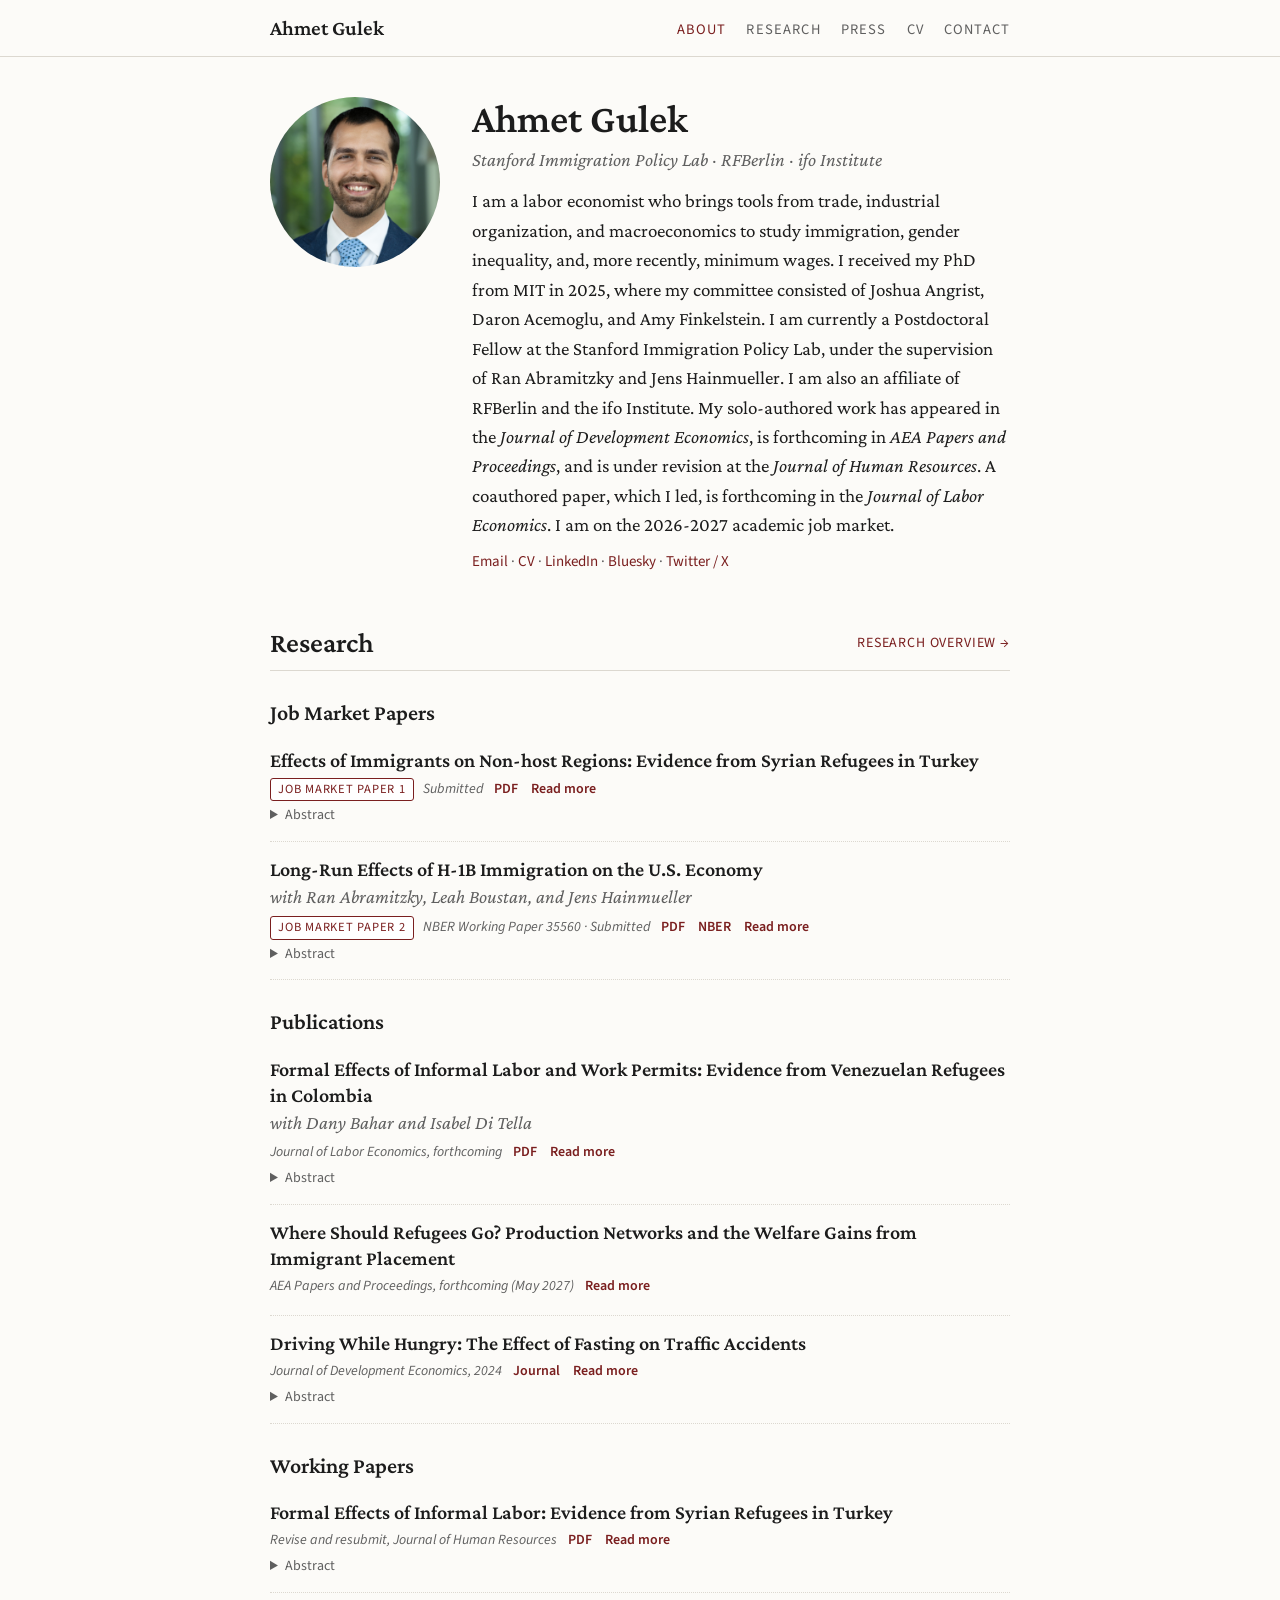
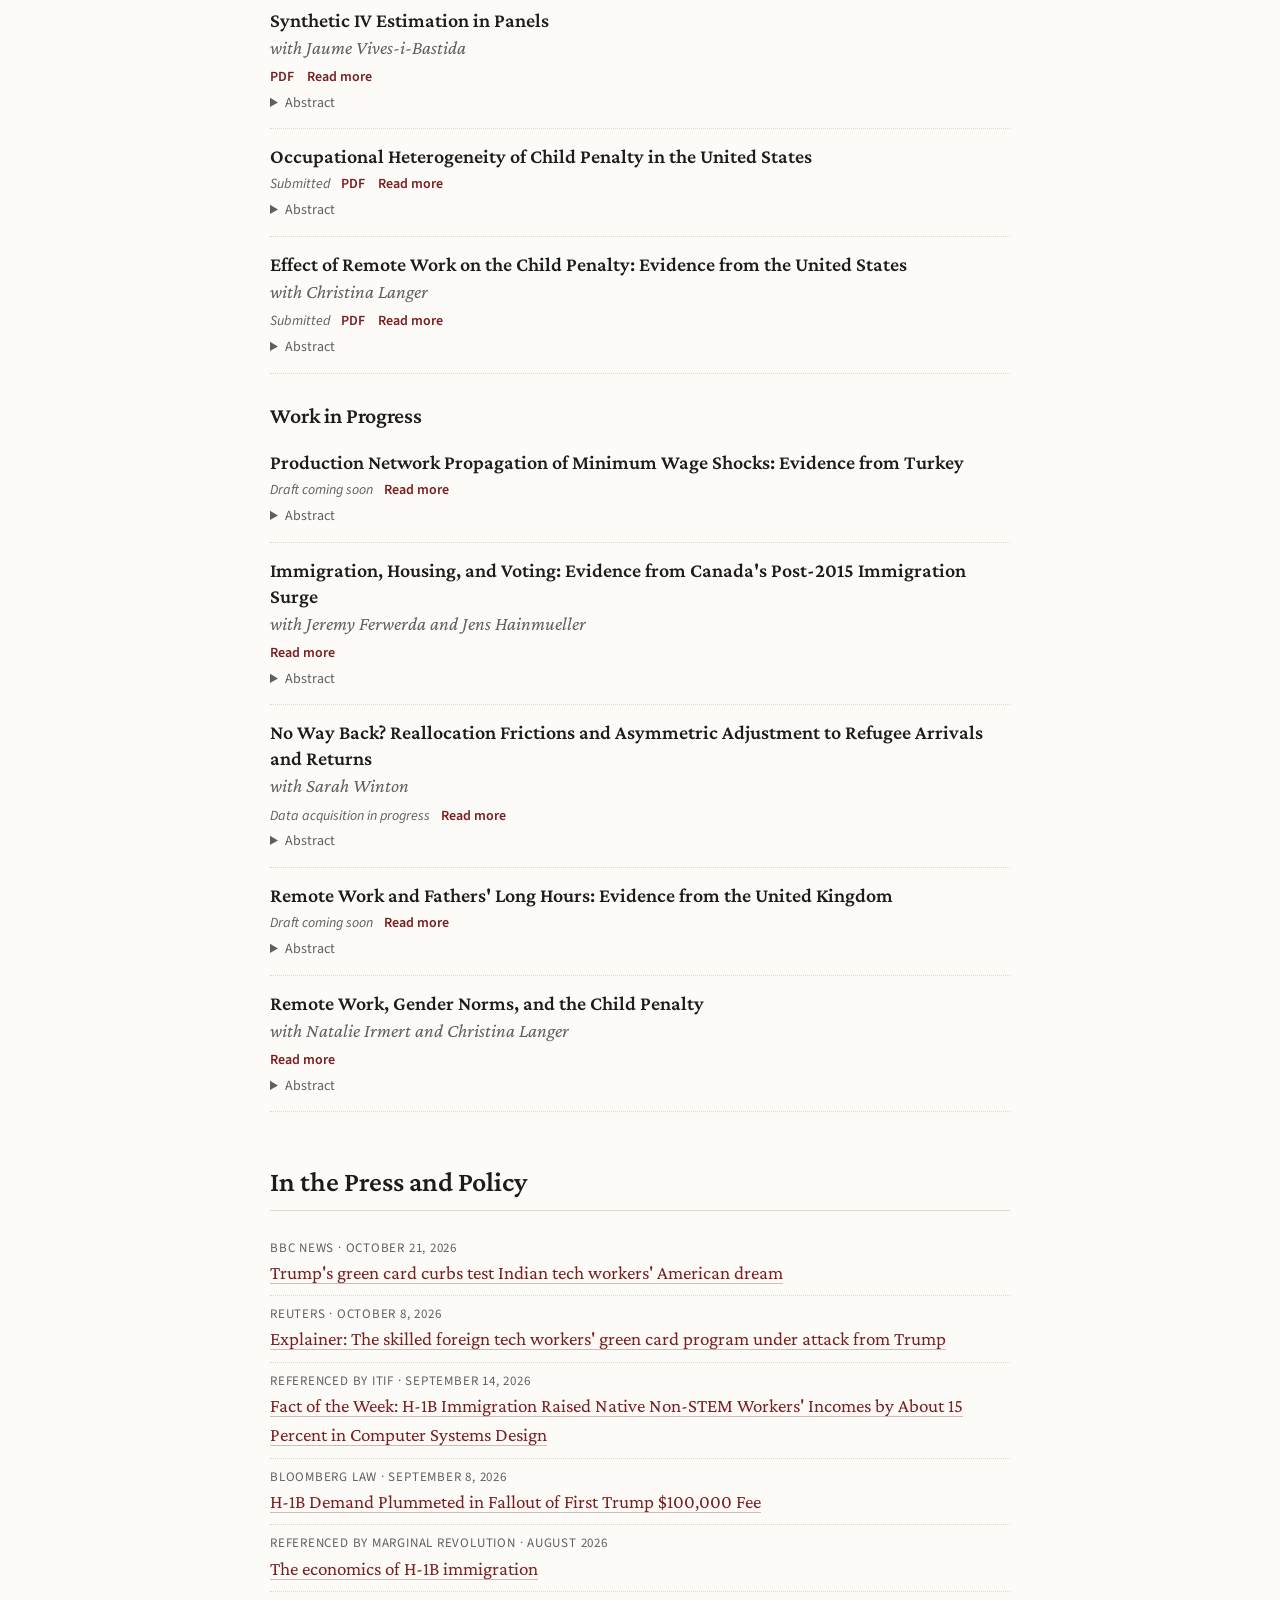
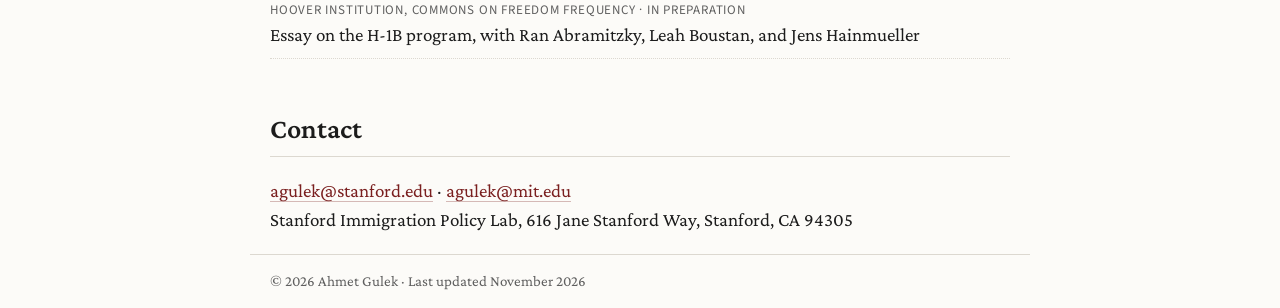
==== commit dcb95f12: "New bio and Research opener; drop role line; rename overview link Co-Authored-By: Claude Opus 5.5 <n" ====
--- a/index.html
+++ b/index.html
@@ -6,6 +6,6 @@
 <link rel="stylesheet" href="style.css"></head><body>
 <header class="top"><div class="wrap"><a class="brand" href="index.html">Ahmet Gulek</a><nav><a href="index.html#about" class=active>About</a><a href="research.html">Research</a><a href="index.html#press">Press</a><a href="CV.pdf" target=_blank>CV</a><a href="index.html#contact">Contact</a></nav></div></header>
 <main class="wrap"><section id="about" class="hero"><img src="assets/profile.jpg" alt="Ahmet Gulek" class="photo">
-<div><h1>Ahmet Gulek</h1><p class="role">Postdoctoral Fellow, Stanford Immigration Policy Lab</p><p class="affil">Stanford Immigration Policy Lab · RFBerlin · ifo Institute</p><p class="bio">I am a labor economist working on immigration, gender, minimum wages, and inequality, with secondary interests in development economics (informality), international trade (production networks and spatial economics), and causal inference. I received my PhD in Economics from MIT in May 2025. I am now a Postdoctoral Fellow at the Stanford Immigration Policy Lab, working with Jens Hainmueller and Ran Abramitzky, and I am affiliated with RFBerlin and the ifo Institute. I am on the 2026-2027 academic job market.</p>
+<div><h1>Ahmet Gulek</h1><p class="affil">Stanford Immigration Policy Lab · RFBerlin · ifo Institute</p><p class="bio">I am a labor economist who brings tools from trade, industrial organization, and macroeconomics to study immigration, gender inequality, and, more recently, minimum wages. I received my PhD from MIT in 2025, where my committee consisted of Joshua Angrist, Daron Acemoglu, and Amy Finkelstein. I am currently a Postdoctoral Fellow at the Stanford Immigration Policy Lab, under the supervision of Ran Abramitzky and Jens Hainmueller. I am also an affiliate of RFBerlin and the ifo Institute. My solo-authored work has appeared in the <em>Journal of Development Economics</em>, is forthcoming in <em>AEA Papers and Proceedings</em>, and is under revision at the <em>Journal of Human Resources</em>. A coauthored paper, which I led, is forthcoming in the <em>Journal of Labor Economics</em>. I am on the 2026-2027 academic job market.</p>
 <p class="linkrow"><a href="mailto:agulek@stanford.edu">Email</a> · <a href="CV.pdf" target=_blank>CV</a> · <a href="https://www.linkedin.com/in/ahmet-gulek-8274816a/" target=_blank>LinkedIn</a> · <a href="https://bsky.app/profile/ahmetgulek.bsky.social" target=_blank>Bluesky</a> · <a href="https://x.com/AhmetGulekk" target=_blank>Twitter / X</a></p></div></section>
-<section id="research"><h2>Research <a class="more" href="research.html">Research overview with figures →</a></h2><h3>Job Market Papers</h3><ul class="papers"><li id="jmp1"><div class="ptitle">Effects of Immigrants on Non-host Regions: Evidence from Syrian Refugees in Turkey</div><div class="meta"><span class="tag">Job Market Paper 1</span> <span class="status">Submitted</span> <span class="links"><a href="Gulek_jmp.pdf" target="_blank">PDF</a> <a href="research.html#jmp1">Read more</a></span></div><details><summary>Abstract</summary><p class="abs">I study how local immigration shocks impact labor markets and firms across the economy through production networks. Using Turkey&#x27;s Syrian refugee crisis and firm-to-firm VAT data, I show that firms buying from host regions demand more labor, while those selling to host regions increase sales. Estimates imply an elasticity of substitution between labor and intermediates of 0.79 and across intermediates of 1.06. Spillover magnitudes depend critically on network centrality and immigrants&#x27; skills. A 1% labor supply increase in Istanbul decreases local real wages by 0.56% while increasing non-host wages by 0.38%. For non-central regions, identical shocks reduce local wages by 1% with negligible spillovers. Similarly, high-skill immigrants create larger spillovers and, therefore, larger welfare gains than low-skill immigrants because high-skill-intensive industries are more central than low-skill-intensive industries. Network position and immigrants&#x27; skills determine the extent to which immigration only lowers local wages or also generates substantial economy-wide gains.</p></details></li><li id="jmp2"><div class="ptitle">Long-Run Effects of H-1B Immigration on the U.S. Economy</div><div class="coauth">with Ran Abramitzky, Leah Boustan, and Jens Hainmueller</div><div class="meta"><span class="tag">Job Market Paper 2</span> <span class="status">NBER Working Paper 35560 · Submitted</span> <span class="links"><a href="Abramitzky-Boustan-Gulek-Hainmueller-H1B.pdf" target="_blank">PDF</a> <a href="https://www.nber.org/papers/w35560" target="_blank">NBER</a> <a href="research.html#jmp2">Read more</a></span></div><details><summary>Abstract</summary><p class="abs">We study the effects of H-1B immigration on U.S. industries that employ H-1B workers and their trading partners. Using a novel cross-industry design and the 1999–2003 expansion of the H-1B visa cap for identification, we find that H-1B exposure raised incomes for natives and pre-existing immigrants, with gains concentrated in non-STEM occupations. Income gains propagate forward through supply chains to downstream industries but not backward to upstream industries, consistent with a productivity shock rather than a labor supply shock. We find no direct effect on patenting, suggesting that productivity gains arise from better task execution rather than patentable invention.</p></details></li></ul><h3>Publications</h3><ul class="papers"><li id="colombia"><div class="ptitle">Formal Effects of Informal Labor and Work Permits: Evidence from Venezuelan Refugees in Colombia</div><div class="coauth">with Dany Bahar and Isabel Di Tella</div><div class="meta"><span class="status">Journal of Labor Economics, forthcoming</span> <span class="links"><a href="Bahar_DiTella_Gulek_Colombia.pdf" target="_blank">PDF</a> <a href="research.html#colombia">Read more</a></span></div><details><summary>Abstract</summary><p class="abs">We analyze the Venezuelan refugee crisis in Colombia to separate the labor market effects of informal immigration and work permits. Using Synthetic Instrumental Variables, we find informal immigration displaced natives from both informal and formal sectors, implying high substitutability between worker types (elasticity ≈ 10). A triple difference-in-differences shows work permits reduced competition in the informal sector and raised it in the formal sector. Our model implies this created 23,100 formal jobs and roughly $42 million in annual tax revenue, which provides an economic rationale for granting refugees the right to work.</p></details></li><li id="pp"><div class="ptitle">Where Should Refugees Go? Production Networks and the Welfare Gains from Immigrant Placement</div><div class="meta"><span class="status">AEA Papers and Proceedings, forthcoming (May 2027)</span> <span class="links"><a href="research.html#pp">Read more</a></span></div></li><li id="jde"><div class="ptitle">Driving While Hungry: The Effect of Fasting on Traffic Accidents</div><div class="meta"><span class="status">Journal of Development Economics, 2024</span> <span class="links"><a href="https://www.sciencedirect.com/science/article/pii/S0304387824000099" target="_blank">Journal</a> <a href="research.html#jde">Read more</a></span></div><details><summary>Abstract</summary><p class="abs">I study the impact of hunger on traffic accidents by exploiting the fasting that is religiously mandated during the month of Ramadan. Identification comes from working hours not being adjusted during Ramadan in Turkey. I find that driving while fasting at rush hour is associated with a significant increase in road traffic accidents. Using existing survey evidence on fasting rates in Turkey, I conclude that hunger induced by fasting increases the probability of an accident by 25%, which is smaller than the effect of driving while intoxicated, but larger than the effect of mild sleep deprivation.</p></details></li></ul><h3>Working Papers</h3><ul class="papers"><li id="feoil"><div class="ptitle">Formal Effects of Informal Labor: Evidence from Syrian Refugees in Turkey</div><div class="meta"><span class="status">Revise and resubmit, Journal of Human Resources</span> <span class="links"><a href="FEoIL.pdf" target="_blank">PDF</a> <a href="research.html#feoil">Read more</a></span></div><details><summary>Abstract</summary><p class="abs">I study the effects of Syrian refugees, who are denied work permits and thus can only work informally, on Turkish firms and workers. Using travel distance as an instrument for refugee location, I show that low-skill natives lose both informal and formal salaried jobs. I document two mechanisms: formal firms reduce their formal labor demand and new firms do not enter the formal economy. Estimates imply an elasticity of substitution of 10 between formal and informal workers. Counterfactual exercises predict that granting refugees work permits would have created up to 120,000 formal jobs in the economy through higher informal wages.</p></details></li><li id="siv"><div class="ptitle">Synthetic IV Estimation in Panels</div><div class="coauth">with Jaume Vives-i-Bastida</div><div class="meta"> <span class="links"><a href="https://jvivesb.github.io/jmp/draft_siv.pdf" target="_blank">PDF</a> <a href="research.html#siv">Read more</a></span></div><details><summary>Abstract</summary><p class="abs">We propose a Synthetic Instrumental Variables (SIV) estimator for panel data that combines the strengths of instrumental variables and synthetic controls to address unmeasured confounding. We derive conditions under which SIV is consistent and asymptotically normal, even when the standard IV estimator is not. Motivated by the finite sample properties of our estimator, we introduce an ensemble estimator that simultaneously addresses multiple sources of bias and provide a permutation-based inference procedure. We demonstrate the effectiveness of our methods through a calibrated simulation exercise, two shift-share empirical applications, and an application in digital economics that includes both observational data and data from a randomized control trial. In our primary empirical application, we examine the impact of the Syrian refugee crisis on Turkish labor markets. Here, the SIV estimator reveals significant effects that the standard IV does not capture. Similarly, in our digital economics application, the SIV estimator successfully recovers the experimental estimates, whereas the standard IV does not.</p></details></li><li id="cpocc"><div class="ptitle">Occupational Heterogeneity of Child Penalty in the United States</div><div class="meta"><span class="status">Submitted</span> <span class="links"><a href="Gulek_CP_Occupations.pdf" target="_blank">PDF</a> <a href="research.html#cpocc">Read more</a></span></div><details><summary>Abstract</summary><p class="abs">I investigate how parenthood reshapes employment patterns across occupations and how this occupational heterogeneity contributes to earning disparities. Using a novel rotating panel approach to estimating child penalties, I document that both men and women change occupations. The well-established null effect of fatherhood hides that men&#x27;s employment rate decreases in some occupations like finance and increases in others like construction. Women leave most occupations but select into occupations with part-time options. These occupational changes explain 40% of the income penalty for women, most of the income penalty for men, and most of the wage penalty for both genders.</p></details></li><li id="wfhcp"><div class="ptitle">Effect of Remote Work on the Child Penalty: Evidence from the United States</div><div class="coauth">with Christina Langer</div><div class="meta"><span class="status">Submitted</span> <span class="links"><a href="Gulek_Langer_WFH_CP.pdf" target="_blank">PDF</a> <a href="research.html#wfhcp">Read more</a></span></div><details><summary>Abstract</summary><p class="abs">We study the effect of the post-COVID expansion of remote work on the child penalty. Our empirical design proceeds in three steps: using pseudo-panels to estimate child penalties across occupations, exploiting cross-occupational variation in remote work adoption, and using synthetic controls to adjust for differential pre-COVID trajectories. Remote work reduces the hours penalty for mothers: each percentage point increase in an occupation&#x27;s remote work share raises mothers&#x27; hours worked by 0.19%, eliminating one-seventh of the baseline hours penalty for the average remote occupation. We find no effects on employment, income, or wages for mothers, and no average effects on men.</p></details></li></ul><h3>Work in Progress</h3><ul class="papers"><li id="minwage"><div class="ptitle">Production Network Propagation of Minimum Wage Shocks: Evidence from Turkey</div><div class="meta"><span class="status">Draft coming soon</span> <span class="links"><a href="research.html#minwage">Read more</a></span></div><details><summary>Abstract</summary><p class="abs">I study the 30% increase in Turkey&#x27;s minimum wage in 2016 using the same administrative and survey data as my first job market paper. The minimum wage raised wages in both the formal and the informal sector, the latter because formal and informal workers are gross substitutes. Firms passed the higher labor costs through to the prices of the goods they produce. Firms more exposed to the minimum wage cut employment and exited at higher rates, and the effects propagated along the supply network: the suppliers and customers of exposed firms also shrank, the mirror image of my immigration results. Displaced workers moved to less exposed firms, especially those serving the domestic market, as customers substituted toward less exposed competitors. A production network model rationalizes these findings.</p></details></li><li id="canada"><div class="ptitle">Immigration, Housing, and Voting: Evidence from Canada&#x27;s Post-2015 Immigration Surge</div><div class="coauth">with Jeremy Ferwerda and Jens Hainmueller</div><div class="meta"> <span class="links"><a href="research.html#canada">Read more</a></span></div><details><summary>Abstract</summary><p class="abs">Canada&#x27;s permanent resident admissions rose from about 270,000 in 2015 to over 480,000 in 2024, following the introduction of the Express Entry system. We study how this surge affected local rents and voting behavior, and how much of the effect on voting runs through the housing market. To identify the effect on rents, we build on the standard past-settlement instrument in two ways: we exploit the policy-induced surge in admissions, and we relax the share-exogeneity assumption embedded in the instrument using Synthetic IV. We find that immigration raises rents in regions with tight labor markets and in regions where geographic constraints make housing supply inelastic. We are currently extending the analysis to house prices, vacancies, and new construction. We will then estimate the effects on voting and use variation in housing supply elasticity to isolate the role of rents in shaping political responses to immigration.</p></details></li><li id="noway"><div class="ptitle">No Way Back? Reallocation Frictions and Asymmetric Adjustment to Refugee Arrivals and Returns</div><div class="coauth">with Sarah Winton</div><div class="meta"><span class="status">Data acquisition in progress</span> <span class="links"><a href="research.html#noway">Read more</a></span></div><details><summary>Abstract</summary><p class="abs">The fall of the Assad regime in December 2024 triggered a large, unanticipated return of Syrian refugees from Jordan, reversing the labor supply shock their arrival created a decade earlier. Using novel returns data matched to Syrian refugees&#x27; individual work experience, skills, and credentials, we study whether host-country labor markets adjust symmetrically to refugee arrivals and departures, or whether downward wage rigidity, irreversible investments, and sectoral reallocation frictions make adjustment to departures slow and incomplete.</p></details></li><li id="ukfathers"><div class="ptitle">Remote Work and Fathers&#x27; Long Hours: Evidence from the United Kingdom</div><div class="meta"><span class="status">Draft coming soon</span> <span class="links"><a href="research.html#ukfathers">Read more</a></span></div><details><summary>Abstract</summary><p class="abs">I study how the post-pandemic expansion of remote work changed the child penalty in the United Kingdom. I estimate child penalties by occupation from the Labour Force Survey and correct for differences in pre-pandemic trends using synthetic controls. Remote work reduced the probability that fathers work long hours relative to childless men. The effect is concentrated between 38 and 49 hours a week and appears nowhere else in the hours distribution. I find no effect on mothers. This reverses the pattern in the United States, where remote work raised mothers&#x27; hours and left men unaffected.</p></details></li><li id="norms"><div class="ptitle">Remote Work, Gender Norms, and the Child Penalty</div><div class="coauth">with Natalie Irmert and Christina Langer</div><div class="meta"> <span class="links"><a href="research.html#norms">Read more</a></span></div><details><summary>Abstract</summary><p class="abs">We test whether gender norms and family institutions shape how remote work changes the child penalty. Comparisons across countries mix up norms and institutions, so we pair them with a design inside one country that holds institutions fixed. Across roughly twenty countries, we estimate child penalties by occupation from labor force surveys and administrative data, correct for differences in pre-pandemic trends using synthetic controls, and relate the effect of remote work to pre-pandemic norms and institutions. Within Sweden, we use population registers to compare children of immigrants whose parents come from countries with different gender norms, but who share the same labor market, family policies, and employers. The registers also record parental leave and days caring for a sick child, taken by each parent. Funded by an LSE Remote and Distributed Work Research Initiative grant.</p></details></li></ul></section><section id="press"><h2>In the Press and Policy</h2><ul class="press"><li><span class="outlet">BBC News · October 21, 2026</span> <a href="https://www.bbc.com/news/articles/cqj34j7dk771o" target="_blank">Trump&#x27;s green card curbs test Indian tech workers&#x27; American dream</a></li><li><span class="outlet">Reuters · October 8, 2026</span> <a href="https://www.reuters.com/world/skilled-foreign-tech-workers-green-card-program-under-attack-trump-2026-10-08/" target="_blank">Explainer: The skilled foreign tech workers&#x27; green card program under attack from Trump</a></li><li><span class="outlet">Referenced by ITIF · September 14, 2026</span> <a href="https://itif.org/publications/2026/09/14/h1b-immigration-raised-incomes-about-15-percent-computer-systems-design/" target="_blank">Fact of the Week: H-1B Immigration Raised Native Non-STEM Workers&#x27; Incomes by About 15 Percent in Computer Systems Design</a></li><li><span class="outlet">Bloomberg Law · September 8, 2026</span> <a href="https://news.bloombergtax.com/immigration/h-1b-demand-plummeted-in-fallout-from-trumps-first-100-000-fee" target="_blank">H-1B Demand Plummeted in Fallout of First Trump $100,000 Fee</a></li><li><span class="outlet">Referenced by Marginal Revolution · August 2026</span> <a href="https://marginalrevolution.com/marginalrevolution/2026/08/the-economics-off-h-1b-immigration.html" target="_blank">The economics of H-1B immigration</a></li><li><span class="outlet">Hoover Institution, Commons on Freedom Frequency · in preparation</span> Essay on the H-1B program, with Ran Abramitzky, Leah Boustan, and Jens Hainmueller</li></ul></section><section id="contact"><h2>Contact</h2><p><a href="mailto:agulek@stanford.edu">agulek@stanford.edu</a> · <a href="mailto:agulek@mit.edu">agulek@mit.edu</a><br>Stanford Immigration Policy Lab, 616 Jane Stanford Way, Stanford, CA 94305</p></section></main><footer class="wrap"><p>© 2026 Ahmet Gulek · Last updated November 2026</p></footer></body></html>+<section id="research"><h2>Research <a class="more" href="research.html">Research overview →</a></h2><h3>Job Market Papers</h3><ul class="papers"><li id="jmp1"><div class="ptitle">Effects of Immigrants on Non-host Regions: Evidence from Syrian Refugees in Turkey</div><div class="meta"><span class="tag">Job Market Paper 1</span> <span class="status">Submitted</span> <span class="links"><a href="Gulek_jmp.pdf" target="_blank">PDF</a> <a href="research.html#jmp1">Read more</a></span></div><details><summary>Abstract</summary><p class="abs">I study how local immigration shocks impact labor markets and firms across the economy through production networks. Using Turkey&#x27;s Syrian refugee crisis and firm-to-firm VAT data, I show that firms buying from host regions demand more labor, while those selling to host regions increase sales. Estimates imply an elasticity of substitution between labor and intermediates of 0.79 and across intermediates of 1.06. Spillover magnitudes depend critically on network centrality and immigrants&#x27; skills. A 1% labor supply increase in Istanbul decreases local real wages by 0.56% while increasing non-host wages by 0.38%. For non-central regions, identical shocks reduce local wages by 1% with negligible spillovers. Similarly, high-skill immigrants create larger spillovers and, therefore, larger welfare gains than low-skill immigrants because high-skill-intensive industries are more central than low-skill-intensive industries. Network position and immigrants&#x27; skills determine the extent to which immigration only lowers local wages or also generates substantial economy-wide gains.</p></details></li><li id="jmp2"><div class="ptitle">Long-Run Effects of H-1B Immigration on the U.S. Economy</div><div class="coauth">with Ran Abramitzky, Leah Boustan, and Jens Hainmueller</div><div class="meta"><span class="tag">Job Market Paper 2</span> <span class="status">NBER Working Paper 35560 · Submitted</span> <span class="links"><a href="Abramitzky-Boustan-Gulek-Hainmueller-H1B.pdf" target="_blank">PDF</a> <a href="https://www.nber.org/papers/w35560" target="_blank">NBER</a> <a href="research.html#jmp2">Read more</a></span></div><details><summary>Abstract</summary><p class="abs">We study the effects of H-1B immigration on U.S. industries that employ H-1B workers and their trading partners. Using a novel cross-industry design and the 1999–2003 expansion of the H-1B visa cap for identification, we find that H-1B exposure raised incomes for natives and pre-existing immigrants, with gains concentrated in non-STEM occupations. Income gains propagate forward through supply chains to downstream industries but not backward to upstream industries, consistent with a productivity shock rather than a labor supply shock. We find no direct effect on patenting, suggesting that productivity gains arise from better task execution rather than patentable invention.</p></details></li></ul><h3>Publications</h3><ul class="papers"><li id="colombia"><div class="ptitle">Formal Effects of Informal Labor and Work Permits: Evidence from Venezuelan Refugees in Colombia</div><div class="coauth">with Dany Bahar and Isabel Di Tella</div><div class="meta"><span class="status">Journal of Labor Economics, forthcoming</span> <span class="links"><a href="Bahar_DiTella_Gulek_Colombia.pdf" target="_blank">PDF</a> <a href="research.html#colombia">Read more</a></span></div><details><summary>Abstract</summary><p class="abs">We analyze the Venezuelan refugee crisis in Colombia to separate the labor market effects of informal immigration and work permits. Using Synthetic Instrumental Variables, we find informal immigration displaced natives from both informal and formal sectors, implying high substitutability between worker types (elasticity ≈ 10). A triple difference-in-differences shows work permits reduced competition in the informal sector and raised it in the formal sector. Our model implies this created 23,100 formal jobs and roughly $42 million in annual tax revenue, which provides an economic rationale for granting refugees the right to work.</p></details></li><li id="pp"><div class="ptitle">Where Should Refugees Go? Production Networks and the Welfare Gains from Immigrant Placement</div><div class="meta"><span class="status">AEA Papers and Proceedings, forthcoming (May 2027)</span> <span class="links"><a href="research.html#pp">Read more</a></span></div></li><li id="jde"><div class="ptitle">Driving While Hungry: The Effect of Fasting on Traffic Accidents</div><div class="meta"><span class="status">Journal of Development Economics, 2024</span> <span class="links"><a href="https://www.sciencedirect.com/science/article/pii/S0304387824000099" target="_blank">Journal</a> <a href="research.html#jde">Read more</a></span></div><details><summary>Abstract</summary><p class="abs">I study the impact of hunger on traffic accidents by exploiting the fasting that is religiously mandated during the month of Ramadan. Identification comes from working hours not being adjusted during Ramadan in Turkey. I find that driving while fasting at rush hour is associated with a significant increase in road traffic accidents. Using existing survey evidence on fasting rates in Turkey, I conclude that hunger induced by fasting increases the probability of an accident by 25%, which is smaller than the effect of driving while intoxicated, but larger than the effect of mild sleep deprivation.</p></details></li></ul><h3>Working Papers</h3><ul class="papers"><li id="feoil"><div class="ptitle">Formal Effects of Informal Labor: Evidence from Syrian Refugees in Turkey</div><div class="meta"><span class="status">Revise and resubmit, Journal of Human Resources</span> <span class="links"><a href="FEoIL.pdf" target="_blank">PDF</a> <a href="research.html#feoil">Read more</a></span></div><details><summary>Abstract</summary><p class="abs">I study the effects of Syrian refugees, who are denied work permits and thus can only work informally, on Turkish firms and workers. Using travel distance as an instrument for refugee location, I show that low-skill natives lose both informal and formal salaried jobs. I document two mechanisms: formal firms reduce their formal labor demand and new firms do not enter the formal economy. Estimates imply an elasticity of substitution of 10 between formal and informal workers. Counterfactual exercises predict that granting refugees work permits would have created up to 120,000 formal jobs in the economy through higher informal wages.</p></details></li><li id="siv"><div class="ptitle">Synthetic IV Estimation in Panels</div><div class="coauth">with Jaume Vives-i-Bastida</div><div class="meta"> <span class="links"><a href="https://jvivesb.github.io/jmp/draft_siv.pdf" target="_blank">PDF</a> <a href="research.html#siv">Read more</a></span></div><details><summary>Abstract</summary><p class="abs">We propose a Synthetic Instrumental Variables (SIV) estimator for panel data that combines the strengths of instrumental variables and synthetic controls to address unmeasured confounding. We derive conditions under which SIV is consistent and asymptotically normal, even when the standard IV estimator is not. Motivated by the finite sample properties of our estimator, we introduce an ensemble estimator that simultaneously addresses multiple sources of bias and provide a permutation-based inference procedure. We demonstrate the effectiveness of our methods through a calibrated simulation exercise, two shift-share empirical applications, and an application in digital economics that includes both observational data and data from a randomized control trial. In our primary empirical application, we examine the impact of the Syrian refugee crisis on Turkish labor markets. Here, the SIV estimator reveals significant effects that the standard IV does not capture. Similarly, in our digital economics application, the SIV estimator successfully recovers the experimental estimates, whereas the standard IV does not.</p></details></li><li id="cpocc"><div class="ptitle">Occupational Heterogeneity of Child Penalty in the United States</div><div class="meta"><span class="status">Submitted</span> <span class="links"><a href="Gulek_CP_Occupations.pdf" target="_blank">PDF</a> <a href="research.html#cpocc">Read more</a></span></div><details><summary>Abstract</summary><p class="abs">I investigate how parenthood reshapes employment patterns across occupations and how this occupational heterogeneity contributes to earning disparities. Using a novel rotating panel approach to estimating child penalties, I document that both men and women change occupations. The well-established null effect of fatherhood hides that men&#x27;s employment rate decreases in some occupations like finance and increases in others like construction. Women leave most occupations but select into occupations with part-time options. These occupational changes explain 40% of the income penalty for women, most of the income penalty for men, and most of the wage penalty for both genders.</p></details></li><li id="wfhcp"><div class="ptitle">Effect of Remote Work on the Child Penalty: Evidence from the United States</div><div class="coauth">with Christina Langer</div><div class="meta"><span class="status">Submitted</span> <span class="links"><a href="Gulek_Langer_WFH_CP.pdf" target="_blank">PDF</a> <a href="research.html#wfhcp">Read more</a></span></div><details><summary>Abstract</summary><p class="abs">We study the effect of the post-COVID expansion of remote work on the child penalty. Our empirical design proceeds in three steps: using pseudo-panels to estimate child penalties across occupations, exploiting cross-occupational variation in remote work adoption, and using synthetic controls to adjust for differential pre-COVID trajectories. Remote work reduces the hours penalty for mothers: each percentage point increase in an occupation&#x27;s remote work share raises mothers&#x27; hours worked by 0.19%, eliminating one-seventh of the baseline hours penalty for the average remote occupation. We find no effects on employment, income, or wages for mothers, and no average effects on men.</p></details></li></ul><h3>Work in Progress</h3><ul class="papers"><li id="minwage"><div class="ptitle">Production Network Propagation of Minimum Wage Shocks: Evidence from Turkey</div><div class="meta"><span class="status">Draft coming soon</span> <span class="links"><a href="research.html#minwage">Read more</a></span></div><details><summary>Abstract</summary><p class="abs">I study the 30% increase in Turkey&#x27;s minimum wage in 2016 using the same administrative and survey data as my first job market paper. The minimum wage raised wages in both the formal and the informal sector, the latter because formal and informal workers are gross substitutes. Firms passed the higher labor costs through to the prices of the goods they produce. Firms more exposed to the minimum wage cut employment and exited at higher rates, and the effects propagated along the supply network: the suppliers and customers of exposed firms also shrank, the mirror image of my immigration results. Displaced workers moved to less exposed firms, especially those serving the domestic market, as customers substituted toward less exposed competitors. A production network model rationalizes these findings.</p></details></li><li id="canada"><div class="ptitle">Immigration, Housing, and Voting: Evidence from Canada&#x27;s Post-2015 Immigration Surge</div><div class="coauth">with Jeremy Ferwerda and Jens Hainmueller</div><div class="meta"> <span class="links"><a href="research.html#canada">Read more</a></span></div><details><summary>Abstract</summary><p class="abs">Canada&#x27;s permanent resident admissions rose from about 270,000 in 2015 to over 480,000 in 2024, following the introduction of the Express Entry system. We study how this surge affected local rents and voting behavior, and how much of the effect on voting runs through the housing market. To identify the effect on rents, we build on the standard past-settlement instrument in two ways: we exploit the policy-induced surge in admissions, and we relax the share-exogeneity assumption embedded in the instrument using Synthetic IV. We find that immigration raises rents in regions with tight labor markets and in regions where geographic constraints make housing supply inelastic. We are currently extending the analysis to house prices, vacancies, and new construction. We will then estimate the effects on voting and use variation in housing supply elasticity to isolate the role of rents in shaping political responses to immigration.</p></details></li><li id="noway"><div class="ptitle">No Way Back? Reallocation Frictions and Asymmetric Adjustment to Refugee Arrivals and Returns</div><div class="coauth">with Sarah Winton</div><div class="meta"><span class="status">Data acquisition in progress</span> <span class="links"><a href="research.html#noway">Read more</a></span></div><details><summary>Abstract</summary><p class="abs">The fall of the Assad regime in December 2024 triggered a large, unanticipated return of Syrian refugees from Jordan, reversing the labor supply shock their arrival created a decade earlier. Using novel returns data matched to Syrian refugees&#x27; individual work experience, skills, and credentials, we study whether host-country labor markets adjust symmetrically to refugee arrivals and departures, or whether downward wage rigidity, irreversible investments, and sectoral reallocation frictions make adjustment to departures slow and incomplete.</p></details></li><li id="ukfathers"><div class="ptitle">Remote Work and Fathers&#x27; Long Hours: Evidence from the United Kingdom</div><div class="meta"><span class="status">Draft coming soon</span> <span class="links"><a href="research.html#ukfathers">Read more</a></span></div><details><summary>Abstract</summary><p class="abs">I study how the post-pandemic expansion of remote work changed the child penalty in the United Kingdom. I estimate child penalties by occupation from the Labour Force Survey and correct for differences in pre-pandemic trends using synthetic controls. Remote work reduced the probability that fathers work long hours relative to childless men. The effect is concentrated between 38 and 49 hours a week and appears nowhere else in the hours distribution. I find no effect on mothers. This reverses the pattern in the United States, where remote work raised mothers&#x27; hours and left men unaffected.</p></details></li><li id="norms"><div class="ptitle">Remote Work, Gender Norms, and the Child Penalty</div><div class="coauth">with Natalie Irmert and Christina Langer</div><div class="meta"> <span class="links"><a href="research.html#norms">Read more</a></span></div><details><summary>Abstract</summary><p class="abs">We test whether gender norms and family institutions shape how remote work changes the child penalty. Comparisons across countries mix up norms and institutions, so we pair them with a design inside one country that holds institutions fixed. Across roughly twenty countries, we estimate child penalties by occupation from labor force surveys and administrative data, correct for differences in pre-pandemic trends using synthetic controls, and relate the effect of remote work to pre-pandemic norms and institutions. Within Sweden, we use population registers to compare children of immigrants whose parents come from countries with different gender norms, but who share the same labor market, family policies, and employers. The registers also record parental leave and days caring for a sick child, taken by each parent. Funded by an LSE Remote and Distributed Work Research Initiative grant.</p></details></li></ul></section><section id="press"><h2>In the Press and Policy</h2><ul class="press"><li><span class="outlet">BBC News · October 21, 2026</span> <a href="https://www.bbc.com/news/articles/cqj34j7dk771o" target="_blank">Trump&#x27;s green card curbs test Indian tech workers&#x27; American dream</a></li><li><span class="outlet">Reuters · October 8, 2026</span> <a href="https://www.reuters.com/world/skilled-foreign-tech-workers-green-card-program-under-attack-trump-2026-10-08/" target="_blank">Explainer: The skilled foreign tech workers&#x27; green card program under attack from Trump</a></li><li><span class="outlet">Referenced by ITIF · September 14, 2026</span> <a href="https://itif.org/publications/2026/09/14/h1b-immigration-raised-incomes-about-15-percent-computer-systems-design/" target="_blank">Fact of the Week: H-1B Immigration Raised Native Non-STEM Workers&#x27; Incomes by About 15 Percent in Computer Systems Design</a></li><li><span class="outlet">Bloomberg Law · September 8, 2026</span> <a href="https://news.bloombergtax.com/immigration/h-1b-demand-plummeted-in-fallout-from-trumps-first-100-000-fee" target="_blank">H-1B Demand Plummeted in Fallout of First Trump $100,000 Fee</a></li><li><span class="outlet">Referenced by Marginal Revolution · August 2026</span> <a href="https://marginalrevolution.com/marginalrevolution/2026/08/the-economics-off-h-1b-immigration.html" target="_blank">The economics of H-1B immigration</a></li><li><span class="outlet">Hoover Institution, Commons on Freedom Frequency · in preparation</span> Essay on the H-1B program, with Ran Abramitzky, Leah Boustan, and Jens Hainmueller</li></ul></section><section id="contact"><h2>Contact</h2><p><a href="mailto:agulek@stanford.edu">agulek@stanford.edu</a> · <a href="mailto:agulek@mit.edu">agulek@mit.edu</a><br>Stanford Immigration Policy Lab, 616 Jane Stanford Way, Stanford, CA 94305</p></section></main><footer class="wrap"><p>© 2026 Ahmet Gulek · Last updated November 2026</p></footer></body></html>
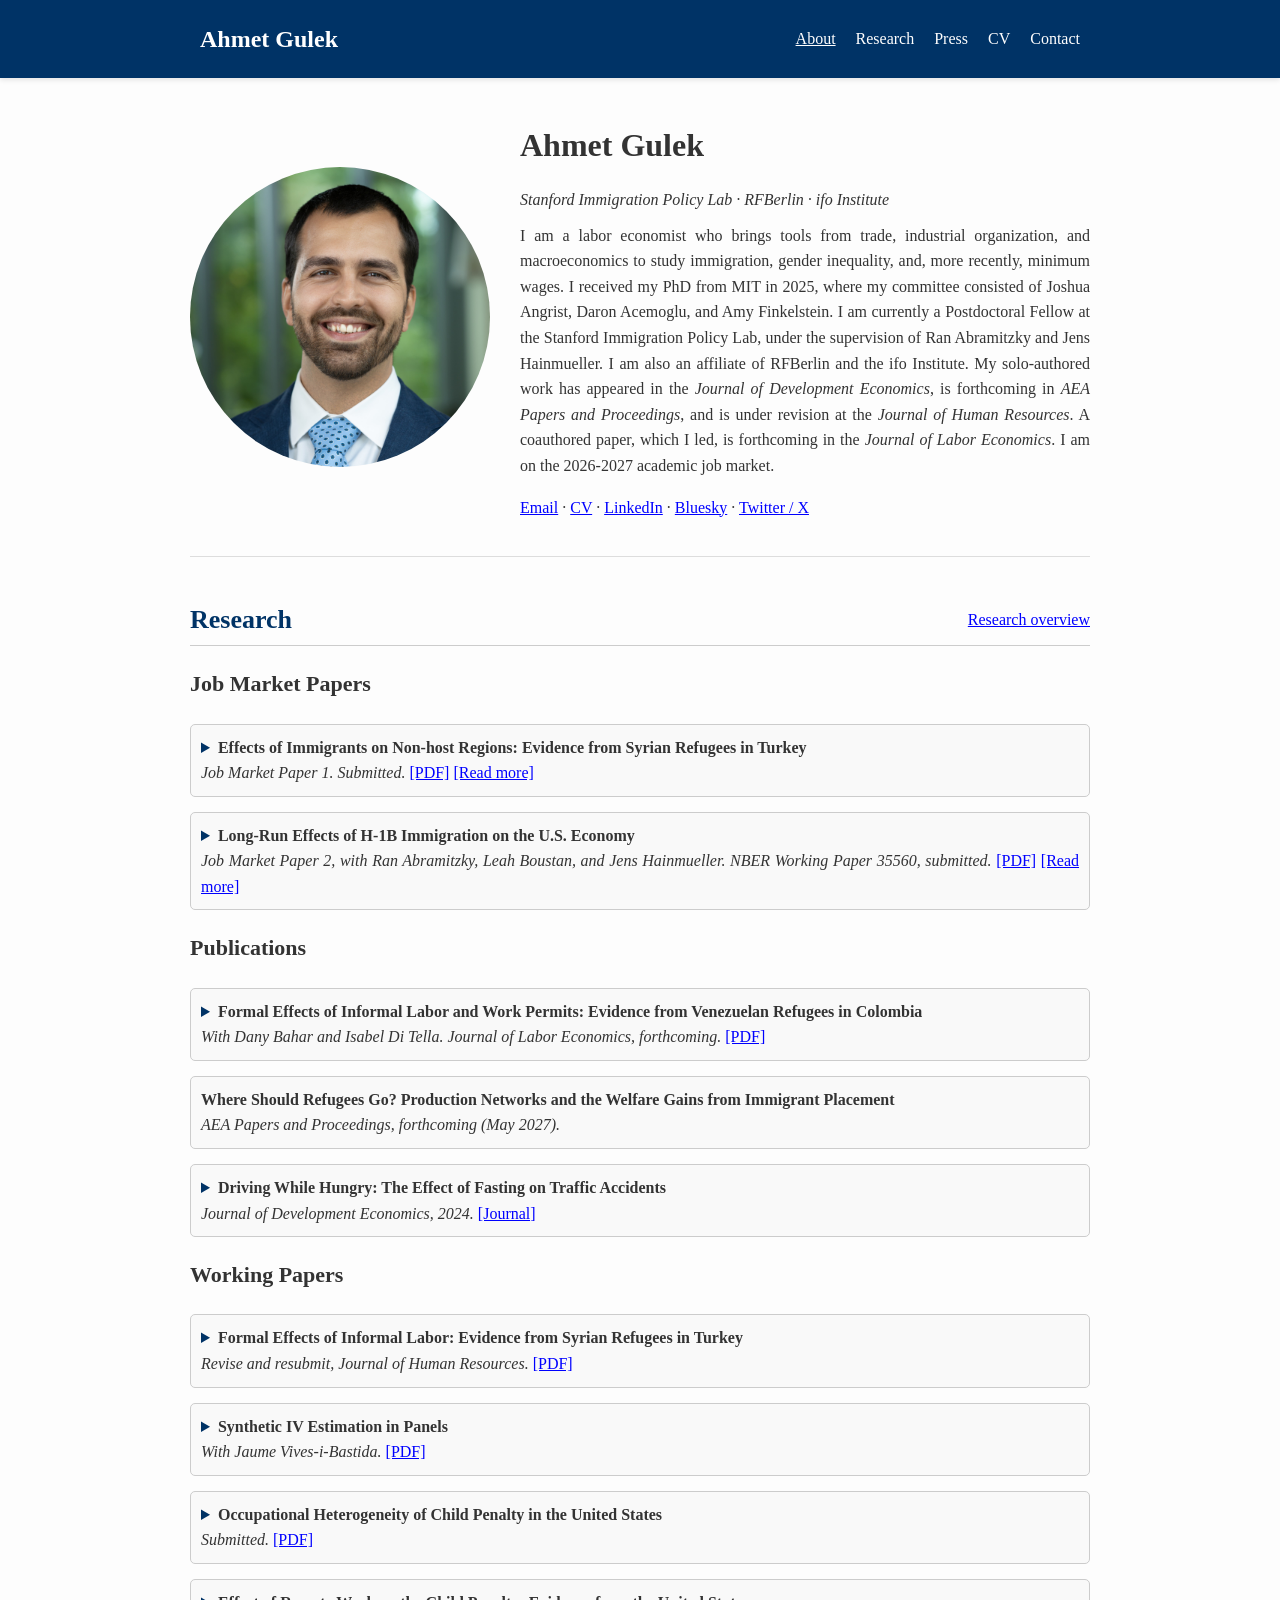
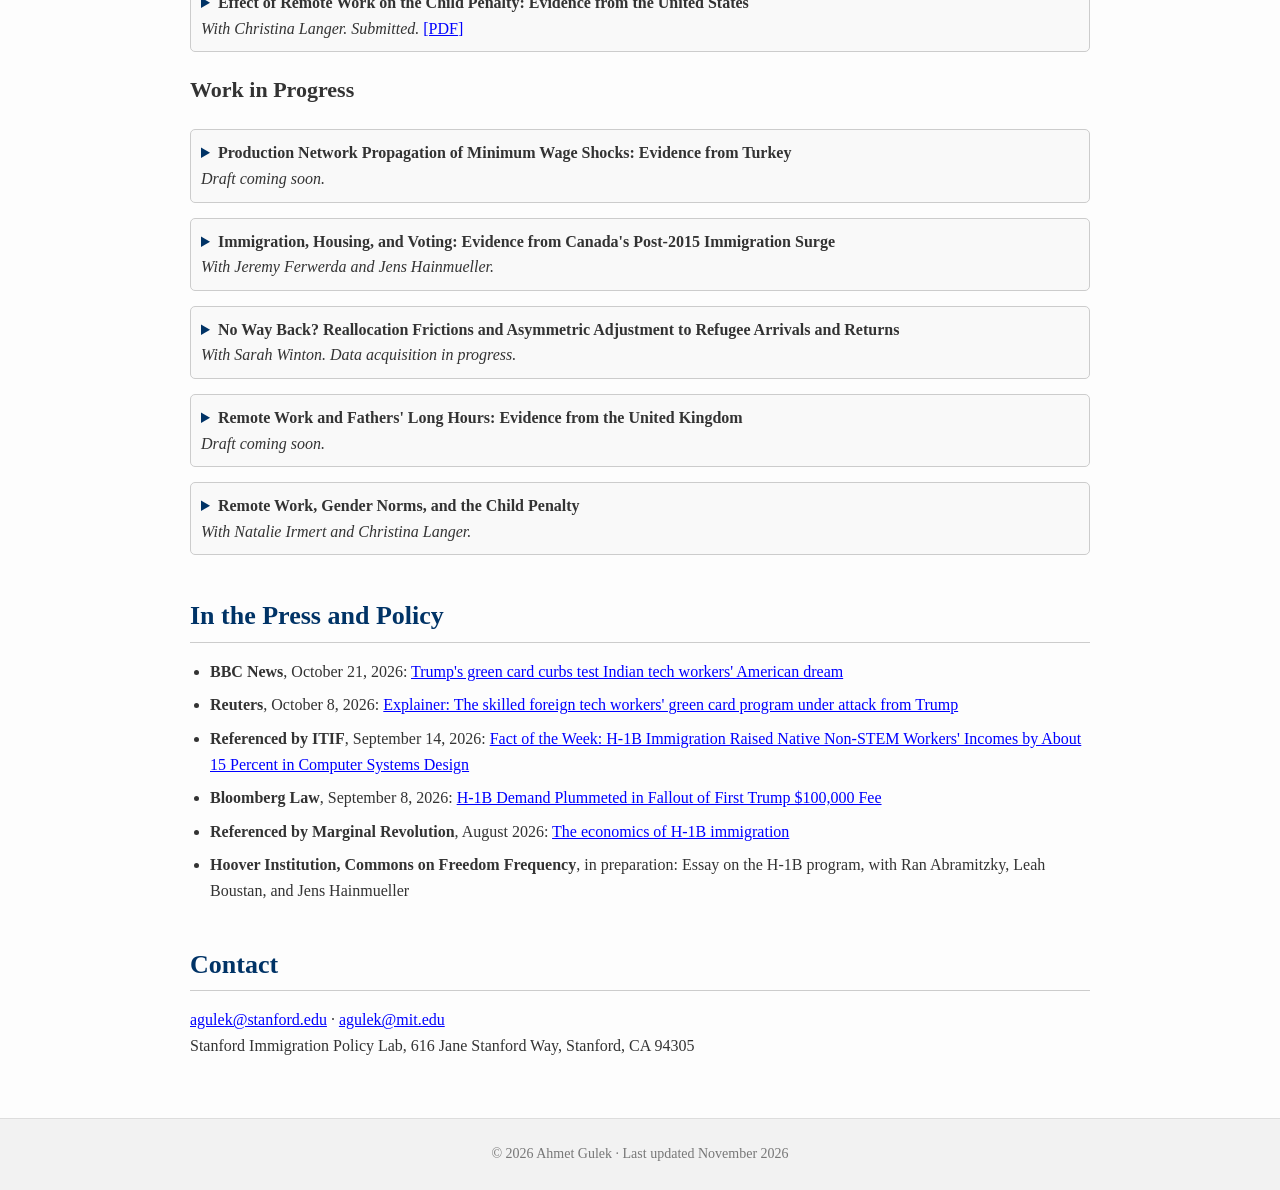
==== commit 0b88ecce: "Restyle to the old site's look; research page tells the two JMP stories in Ahmet's words Co-Authored" ====
--- a/index.html
+++ b/index.html
@@ -2,10 +2,9 @@
 <title>Ahmet Gulek</title>
 <script async src="https://www.googletagmanager.com/gtag/js?id=G-97FFQFKGC9"></script>
 <script>window.dataLayer = window.dataLayer || []; function gtag(){dataLayer.push(arguments);} gtag('js', new Date()); gtag('config', 'G-97FFQFKGC9');</script>
-<link rel="preconnect" href="https://fonts.googleapis.com"><link href="https://fonts.googleapis.com/css2?family=Crimson+Pro:ital,wght@0,400;0,600;1,400&family=Source+Sans+3:wght@400;600&display=swap" rel="stylesheet">
 <link rel="stylesheet" href="style.css"></head><body>
-<header class="top"><div class="wrap"><a class="brand" href="index.html">Ahmet Gulek</a><nav><a href="index.html#about" class=active>About</a><a href="research.html">Research</a><a href="index.html#press">Press</a><a href="CV.pdf" target=_blank>CV</a><a href="index.html#contact">Contact</a></nav></div></header>
-<main class="wrap"><section id="about" class="hero"><img src="assets/profile.jpg" alt="Ahmet Gulek" class="photo">
-<div><h1>Ahmet Gulek</h1><p class="affil">Stanford Immigration Policy Lab · RFBerlin · ifo Institute</p><p class="bio">I am a labor economist who brings tools from trade, industrial organization, and macroeconomics to study immigration, gender inequality, and, more recently, minimum wages. I received my PhD from MIT in 2025, where my committee consisted of Joshua Angrist, Daron Acemoglu, and Amy Finkelstein. I am currently a Postdoctoral Fellow at the Stanford Immigration Policy Lab, under the supervision of Ran Abramitzky and Jens Hainmueller. I am also an affiliate of RFBerlin and the ifo Institute. My solo-authored work has appeared in the <em>Journal of Development Economics</em>, is forthcoming in <em>AEA Papers and Proceedings</em>, and is under revision at the <em>Journal of Human Resources</em>. A coauthored paper, which I led, is forthcoming in the <em>Journal of Labor Economics</em>. I am on the 2026-2027 academic job market.</p>
-<p class="linkrow"><a href="mailto:agulek@stanford.edu">Email</a> · <a href="CV.pdf" target=_blank>CV</a> · <a href="https://www.linkedin.com/in/ahmet-gulek-8274816a/" target=_blank>LinkedIn</a> · <a href="https://bsky.app/profile/ahmetgulek.bsky.social" target=_blank>Bluesky</a> · <a href="https://x.com/AhmetGulekk" target=_blank>Twitter / X</a></p></div></section>
-<section id="research"><h2>Research <a class="more" href="research.html">Research overview →</a></h2><h3>Job Market Papers</h3><ul class="papers"><li id="jmp1"><div class="ptitle">Effects of Immigrants on Non-host Regions: Evidence from Syrian Refugees in Turkey</div><div class="meta"><span class="tag">Job Market Paper 1</span> <span class="status">Submitted</span> <span class="links"><a href="Gulek_jmp.pdf" target="_blank">PDF</a> <a href="research.html#jmp1">Read more</a></span></div><details><summary>Abstract</summary><p class="abs">I study how local immigration shocks impact labor markets and firms across the economy through production networks. Using Turkey&#x27;s Syrian refugee crisis and firm-to-firm VAT data, I show that firms buying from host regions demand more labor, while those selling to host regions increase sales. Estimates imply an elasticity of substitution between labor and intermediates of 0.79 and across intermediates of 1.06. Spillover magnitudes depend critically on network centrality and immigrants&#x27; skills. A 1% labor supply increase in Istanbul decreases local real wages by 0.56% while increasing non-host wages by 0.38%. For non-central regions, identical shocks reduce local wages by 1% with negligible spillovers. Similarly, high-skill immigrants create larger spillovers and, therefore, larger welfare gains than low-skill immigrants because high-skill-intensive industries are more central than low-skill-intensive industries. Network position and immigrants&#x27; skills determine the extent to which immigration only lowers local wages or also generates substantial economy-wide gains.</p></details></li><li id="jmp2"><div class="ptitle">Long-Run Effects of H-1B Immigration on the U.S. Economy</div><div class="coauth">with Ran Abramitzky, Leah Boustan, and Jens Hainmueller</div><div class="meta"><span class="tag">Job Market Paper 2</span> <span class="status">NBER Working Paper 35560 · Submitted</span> <span class="links"><a href="Abramitzky-Boustan-Gulek-Hainmueller-H1B.pdf" target="_blank">PDF</a> <a href="https://www.nber.org/papers/w35560" target="_blank">NBER</a> <a href="research.html#jmp2">Read more</a></span></div><details><summary>Abstract</summary><p class="abs">We study the effects of H-1B immigration on U.S. industries that employ H-1B workers and their trading partners. Using a novel cross-industry design and the 1999–2003 expansion of the H-1B visa cap for identification, we find that H-1B exposure raised incomes for natives and pre-existing immigrants, with gains concentrated in non-STEM occupations. Income gains propagate forward through supply chains to downstream industries but not backward to upstream industries, consistent with a productivity shock rather than a labor supply shock. We find no direct effect on patenting, suggesting that productivity gains arise from better task execution rather than patentable invention.</p></details></li></ul><h3>Publications</h3><ul class="papers"><li id="colombia"><div class="ptitle">Formal Effects of Informal Labor and Work Permits: Evidence from Venezuelan Refugees in Colombia</div><div class="coauth">with Dany Bahar and Isabel Di Tella</div><div class="meta"><span class="status">Journal of Labor Economics, forthcoming</span> <span class="links"><a href="Bahar_DiTella_Gulek_Colombia.pdf" target="_blank">PDF</a> <a href="research.html#colombia">Read more</a></span></div><details><summary>Abstract</summary><p class="abs">We analyze the Venezuelan refugee crisis in Colombia to separate the labor market effects of informal immigration and work permits. Using Synthetic Instrumental Variables, we find informal immigration displaced natives from both informal and formal sectors, implying high substitutability between worker types (elasticity ≈ 10). A triple difference-in-differences shows work permits reduced competition in the informal sector and raised it in the formal sector. Our model implies this created 23,100 formal jobs and roughly $42 million in annual tax revenue, which provides an economic rationale for granting refugees the right to work.</p></details></li><li id="pp"><div class="ptitle">Where Should Refugees Go? Production Networks and the Welfare Gains from Immigrant Placement</div><div class="meta"><span class="status">AEA Papers and Proceedings, forthcoming (May 2027)</span> <span class="links"><a href="research.html#pp">Read more</a></span></div></li><li id="jde"><div class="ptitle">Driving While Hungry: The Effect of Fasting on Traffic Accidents</div><div class="meta"><span class="status">Journal of Development Economics, 2024</span> <span class="links"><a href="https://www.sciencedirect.com/science/article/pii/S0304387824000099" target="_blank">Journal</a> <a href="research.html#jde">Read more</a></span></div><details><summary>Abstract</summary><p class="abs">I study the impact of hunger on traffic accidents by exploiting the fasting that is religiously mandated during the month of Ramadan. Identification comes from working hours not being adjusted during Ramadan in Turkey. I find that driving while fasting at rush hour is associated with a significant increase in road traffic accidents. Using existing survey evidence on fasting rates in Turkey, I conclude that hunger induced by fasting increases the probability of an accident by 25%, which is smaller than the effect of driving while intoxicated, but larger than the effect of mild sleep deprivation.</p></details></li></ul><h3>Working Papers</h3><ul class="papers"><li id="feoil"><div class="ptitle">Formal Effects of Informal Labor: Evidence from Syrian Refugees in Turkey</div><div class="meta"><span class="status">Revise and resubmit, Journal of Human Resources</span> <span class="links"><a href="FEoIL.pdf" target="_blank">PDF</a> <a href="research.html#feoil">Read more</a></span></div><details><summary>Abstract</summary><p class="abs">I study the effects of Syrian refugees, who are denied work permits and thus can only work informally, on Turkish firms and workers. Using travel distance as an instrument for refugee location, I show that low-skill natives lose both informal and formal salaried jobs. I document two mechanisms: formal firms reduce their formal labor demand and new firms do not enter the formal economy. Estimates imply an elasticity of substitution of 10 between formal and informal workers. Counterfactual exercises predict that granting refugees work permits would have created up to 120,000 formal jobs in the economy through higher informal wages.</p></details></li><li id="siv"><div class="ptitle">Synthetic IV Estimation in Panels</div><div class="coauth">with Jaume Vives-i-Bastida</div><div class="meta"> <span class="links"><a href="https://jvivesb.github.io/jmp/draft_siv.pdf" target="_blank">PDF</a> <a href="research.html#siv">Read more</a></span></div><details><summary>Abstract</summary><p class="abs">We propose a Synthetic Instrumental Variables (SIV) estimator for panel data that combines the strengths of instrumental variables and synthetic controls to address unmeasured confounding. We derive conditions under which SIV is consistent and asymptotically normal, even when the standard IV estimator is not. Motivated by the finite sample properties of our estimator, we introduce an ensemble estimator that simultaneously addresses multiple sources of bias and provide a permutation-based inference procedure. We demonstrate the effectiveness of our methods through a calibrated simulation exercise, two shift-share empirical applications, and an application in digital economics that includes both observational data and data from a randomized control trial. In our primary empirical application, we examine the impact of the Syrian refugee crisis on Turkish labor markets. Here, the SIV estimator reveals significant effects that the standard IV does not capture. Similarly, in our digital economics application, the SIV estimator successfully recovers the experimental estimates, whereas the standard IV does not.</p></details></li><li id="cpocc"><div class="ptitle">Occupational Heterogeneity of Child Penalty in the United States</div><div class="meta"><span class="status">Submitted</span> <span class="links"><a href="Gulek_CP_Occupations.pdf" target="_blank">PDF</a> <a href="research.html#cpocc">Read more</a></span></div><details><summary>Abstract</summary><p class="abs">I investigate how parenthood reshapes employment patterns across occupations and how this occupational heterogeneity contributes to earning disparities. Using a novel rotating panel approach to estimating child penalties, I document that both men and women change occupations. The well-established null effect of fatherhood hides that men&#x27;s employment rate decreases in some occupations like finance and increases in others like construction. Women leave most occupations but select into occupations with part-time options. These occupational changes explain 40% of the income penalty for women, most of the income penalty for men, and most of the wage penalty for both genders.</p></details></li><li id="wfhcp"><div class="ptitle">Effect of Remote Work on the Child Penalty: Evidence from the United States</div><div class="coauth">with Christina Langer</div><div class="meta"><span class="status">Submitted</span> <span class="links"><a href="Gulek_Langer_WFH_CP.pdf" target="_blank">PDF</a> <a href="research.html#wfhcp">Read more</a></span></div><details><summary>Abstract</summary><p class="abs">We study the effect of the post-COVID expansion of remote work on the child penalty. Our empirical design proceeds in three steps: using pseudo-panels to estimate child penalties across occupations, exploiting cross-occupational variation in remote work adoption, and using synthetic controls to adjust for differential pre-COVID trajectories. Remote work reduces the hours penalty for mothers: each percentage point increase in an occupation&#x27;s remote work share raises mothers&#x27; hours worked by 0.19%, eliminating one-seventh of the baseline hours penalty for the average remote occupation. We find no effects on employment, income, or wages for mothers, and no average effects on men.</p></details></li></ul><h3>Work in Progress</h3><ul class="papers"><li id="minwage"><div class="ptitle">Production Network Propagation of Minimum Wage Shocks: Evidence from Turkey</div><div class="meta"><span class="status">Draft coming soon</span> <span class="links"><a href="research.html#minwage">Read more</a></span></div><details><summary>Abstract</summary><p class="abs">I study the 30% increase in Turkey&#x27;s minimum wage in 2016 using the same administrative and survey data as my first job market paper. The minimum wage raised wages in both the formal and the informal sector, the latter because formal and informal workers are gross substitutes. Firms passed the higher labor costs through to the prices of the goods they produce. Firms more exposed to the minimum wage cut employment and exited at higher rates, and the effects propagated along the supply network: the suppliers and customers of exposed firms also shrank, the mirror image of my immigration results. Displaced workers moved to less exposed firms, especially those serving the domestic market, as customers substituted toward less exposed competitors. A production network model rationalizes these findings.</p></details></li><li id="canada"><div class="ptitle">Immigration, Housing, and Voting: Evidence from Canada&#x27;s Post-2015 Immigration Surge</div><div class="coauth">with Jeremy Ferwerda and Jens Hainmueller</div><div class="meta"> <span class="links"><a href="research.html#canada">Read more</a></span></div><details><summary>Abstract</summary><p class="abs">Canada&#x27;s permanent resident admissions rose from about 270,000 in 2015 to over 480,000 in 2024, following the introduction of the Express Entry system. We study how this surge affected local rents and voting behavior, and how much of the effect on voting runs through the housing market. To identify the effect on rents, we build on the standard past-settlement instrument in two ways: we exploit the policy-induced surge in admissions, and we relax the share-exogeneity assumption embedded in the instrument using Synthetic IV. We find that immigration raises rents in regions with tight labor markets and in regions where geographic constraints make housing supply inelastic. We are currently extending the analysis to house prices, vacancies, and new construction. We will then estimate the effects on voting and use variation in housing supply elasticity to isolate the role of rents in shaping political responses to immigration.</p></details></li><li id="noway"><div class="ptitle">No Way Back? Reallocation Frictions and Asymmetric Adjustment to Refugee Arrivals and Returns</div><div class="coauth">with Sarah Winton</div><div class="meta"><span class="status">Data acquisition in progress</span> <span class="links"><a href="research.html#noway">Read more</a></span></div><details><summary>Abstract</summary><p class="abs">The fall of the Assad regime in December 2024 triggered a large, unanticipated return of Syrian refugees from Jordan, reversing the labor supply shock their arrival created a decade earlier. Using novel returns data matched to Syrian refugees&#x27; individual work experience, skills, and credentials, we study whether host-country labor markets adjust symmetrically to refugee arrivals and departures, or whether downward wage rigidity, irreversible investments, and sectoral reallocation frictions make adjustment to departures slow and incomplete.</p></details></li><li id="ukfathers"><div class="ptitle">Remote Work and Fathers&#x27; Long Hours: Evidence from the United Kingdom</div><div class="meta"><span class="status">Draft coming soon</span> <span class="links"><a href="research.html#ukfathers">Read more</a></span></div><details><summary>Abstract</summary><p class="abs">I study how the post-pandemic expansion of remote work changed the child penalty in the United Kingdom. I estimate child penalties by occupation from the Labour Force Survey and correct for differences in pre-pandemic trends using synthetic controls. Remote work reduced the probability that fathers work long hours relative to childless men. The effect is concentrated between 38 and 49 hours a week and appears nowhere else in the hours distribution. I find no effect on mothers. This reverses the pattern in the United States, where remote work raised mothers&#x27; hours and left men unaffected.</p></details></li><li id="norms"><div class="ptitle">Remote Work, Gender Norms, and the Child Penalty</div><div class="coauth">with Natalie Irmert and Christina Langer</div><div class="meta"> <span class="links"><a href="research.html#norms">Read more</a></span></div><details><summary>Abstract</summary><p class="abs">We test whether gender norms and family institutions shape how remote work changes the child penalty. Comparisons across countries mix up norms and institutions, so we pair them with a design inside one country that holds institutions fixed. Across roughly twenty countries, we estimate child penalties by occupation from labor force surveys and administrative data, correct for differences in pre-pandemic trends using synthetic controls, and relate the effect of remote work to pre-pandemic norms and institutions. Within Sweden, we use population registers to compare children of immigrants whose parents come from countries with different gender norms, but who share the same labor market, family policies, and employers. The registers also record parental leave and days caring for a sick child, taken by each parent. Funded by an LSE Remote and Distributed Work Research Initiative grant.</p></details></li></ul></section><section id="press"><h2>In the Press and Policy</h2><ul class="press"><li><span class="outlet">BBC News · October 21, 2026</span> <a href="https://www.bbc.com/news/articles/cqj34j7dk771o" target="_blank">Trump&#x27;s green card curbs test Indian tech workers&#x27; American dream</a></li><li><span class="outlet">Reuters · October 8, 2026</span> <a href="https://www.reuters.com/world/skilled-foreign-tech-workers-green-card-program-under-attack-trump-2026-10-08/" target="_blank">Explainer: The skilled foreign tech workers&#x27; green card program under attack from Trump</a></li><li><span class="outlet">Referenced by ITIF · September 14, 2026</span> <a href="https://itif.org/publications/2026/09/14/h1b-immigration-raised-incomes-about-15-percent-computer-systems-design/" target="_blank">Fact of the Week: H-1B Immigration Raised Native Non-STEM Workers&#x27; Incomes by About 15 Percent in Computer Systems Design</a></li><li><span class="outlet">Bloomberg Law · September 8, 2026</span> <a href="https://news.bloombergtax.com/immigration/h-1b-demand-plummeted-in-fallout-from-trumps-first-100-000-fee" target="_blank">H-1B Demand Plummeted in Fallout of First Trump $100,000 Fee</a></li><li><span class="outlet">Referenced by Marginal Revolution · August 2026</span> <a href="https://marginalrevolution.com/marginalrevolution/2026/08/the-economics-off-h-1b-immigration.html" target="_blank">The economics of H-1B immigration</a></li><li><span class="outlet">Hoover Institution, Commons on Freedom Frequency · in preparation</span> Essay on the H-1B program, with Ran Abramitzky, Leah Boustan, and Jens Hainmueller</li></ul></section><section id="contact"><h2>Contact</h2><p><a href="mailto:agulek@stanford.edu">agulek@stanford.edu</a> · <a href="mailto:agulek@mit.edu">agulek@mit.edu</a><br>Stanford Immigration Policy Lab, 616 Jane Stanford Way, Stanford, CA 94305</p></section></main><footer class="wrap"><p>© 2026 Ahmet Gulek · Last updated November 2026</p></footer></body></html>+<nav><div class="container"><a class="nav-name" href="index.html">Ahmet Gulek</a><ul><li><a href="index.html#about" class=active>About</a></li><li><a href="research.html">Research</a></li><li><a href="index.html#press">Press</a></li><li><a href="CV.pdf" target=_blank>CV</a></li><li><a href="index.html#contact">Contact</a></li></ul></div></nav>
+<header class="container" id="about"><img src="assets/profile.jpg" alt="Ahmet Gulek" class="profile-pic">
+<div><h1>Ahmet Gulek</h1><p class="institution">Stanford Immigration Policy Lab · RFBerlin · ifo Institute</p>
+<p class="bio">I am a labor economist who brings tools from trade, industrial organization, and macroeconomics to study immigration, gender inequality, and, more recently, minimum wages. I received my PhD from MIT in 2025, where my committee consisted of Joshua Angrist, Daron Acemoglu, and Amy Finkelstein. I am currently a Postdoctoral Fellow at the Stanford Immigration Policy Lab, under the supervision of Ran Abramitzky and Jens Hainmueller. I am also an affiliate of RFBerlin and the ifo Institute. My solo-authored work has appeared in the <em>Journal of Development Economics</em>, is forthcoming in <em>AEA Papers and Proceedings</em>, and is under revision at the <em>Journal of Human Resources</em>. A coauthored paper, which I led, is forthcoming in the <em>Journal of Labor Economics</em>. I am on the 2026-2027 academic job market.</p><p class="linkrow"><a href="mailto:agulek@stanford.edu">Email</a> · <a href="CV.pdf" target=_blank>CV</a> · <a href="https://www.linkedin.com/in/ahmet-gulek-8274816a/" target=_blank>LinkedIn</a> · <a href="https://bsky.app/profile/ahmetgulek.bsky.social" target=_blank>Bluesky</a> · <a href="https://x.com/AhmetGulekk" target=_blank>Twitter / X</a></p></div></header>
+<main class="container"><section id="research"><h2>Research <a class="more" href="research.html">Research overview</a></h2><h3>Job Market Papers</h3><details id="jmp1-box"><summary><b>Effects of Immigrants on Non-host Regions: Evidence from Syrian Refugees in Turkey</b><br><i>Job Market Paper 1. Submitted.</i> <a href="Gulek_jmp.pdf" target="_blank">[PDF]</a> <a href="research.html#jmp1">[Read more]</a></summary><p class="abstract">I study how local immigration shocks impact labor markets and firms across the economy through production networks. Using Turkey&#x27;s Syrian refugee crisis and firm-to-firm VAT data, I show that firms buying from host regions demand more labor, while those selling to host regions increase sales. Estimates imply an elasticity of substitution between labor and intermediates of 0.79 and across intermediates of 1.06. Spillover magnitudes depend critically on network centrality and immigrants&#x27; skills. A 1% labor supply increase in Istanbul decreases local real wages by 0.56% while increasing non-host wages by 0.38%. For non-central regions, identical shocks reduce local wages by 1% with negligible spillovers. Similarly, high-skill immigrants create larger spillovers and, therefore, larger welfare gains than low-skill immigrants because high-skill-intensive industries are more central than low-skill-intensive industries. Network position and immigrants&#x27; skills determine the extent to which immigration only lowers local wages or also generates substantial economy-wide gains.</p></details><details id="jmp2-box"><summary><b>Long-Run Effects of H-1B Immigration on the U.S. Economy</b><br><i>Job Market Paper 2, with Ran Abramitzky, Leah Boustan, and Jens Hainmueller. NBER Working Paper 35560, submitted.</i> <a href="Abramitzky-Boustan-Gulek-Hainmueller-H1B.pdf" target="_blank">[PDF]</a> <a href="research.html#jmp2">[Read more]</a></summary><p class="abstract">We study the effects of H-1B immigration on U.S. industries that employ H-1B workers and their trading partners. Using a novel cross-industry design and the 1999–2003 expansion of the H-1B visa cap for identification, we find that H-1B exposure raised incomes for natives and pre-existing immigrants, with gains concentrated in non-STEM occupations. Income gains propagate forward through supply chains to downstream industries but not backward to upstream industries, consistent with a productivity shock rather than a labor supply shock. We find no direct effect on patenting, suggesting that productivity gains arise from better task execution rather than patentable invention.</p></details><h3>Publications</h3><details id="colombia-box"><summary><b>Formal Effects of Informal Labor and Work Permits: Evidence from Venezuelan Refugees in Colombia</b><br><i>With Dany Bahar and Isabel Di Tella. Journal of Labor Economics, forthcoming.</i> <a href="Bahar_DiTella_Gulek_Colombia.pdf" target="_blank">[PDF]</a></summary><p class="abstract">We analyze the Venezuelan refugee crisis in Colombia to separate the labor market effects of informal immigration and work permits. Using Synthetic Instrumental Variables, we find informal immigration displaced natives from both informal and formal sectors, implying high substitutability between worker types (elasticity ≈ 10). A triple difference-in-differences shows work permits reduced competition in the informal sector and raised it in the formal sector. Our model implies this created 23,100 formal jobs and roughly $42 million in annual tax revenue, which provides an economic rationale for granting refugees the right to work.</p></details><div class="wip-item" id="pp-box"><b>Where Should Refugees Go? Production Networks and the Welfare Gains from Immigrant Placement</b><br><i>AEA Papers and Proceedings, forthcoming (May 2027).</i> </div><details id="jde-box"><summary><b>Driving While Hungry: The Effect of Fasting on Traffic Accidents</b><br><i>Journal of Development Economics, 2024.</i> <a href="https://www.sciencedirect.com/science/article/pii/S0304387824000099" target="_blank">[Journal]</a></summary><p class="abstract">I study the impact of hunger on traffic accidents by exploiting the fasting that is religiously mandated during the month of Ramadan. Identification comes from working hours not being adjusted during Ramadan in Turkey. I find that driving while fasting at rush hour is associated with a significant increase in road traffic accidents. Using existing survey evidence on fasting rates in Turkey, I conclude that hunger induced by fasting increases the probability of an accident by 25%, which is smaller than the effect of driving while intoxicated, but larger than the effect of mild sleep deprivation.</p></details><h3>Working Papers</h3><details id="feoil-box"><summary><b>Formal Effects of Informal Labor: Evidence from Syrian Refugees in Turkey</b><br><i>Revise and resubmit, Journal of Human Resources.</i> <a href="FEoIL.pdf" target="_blank">[PDF]</a></summary><p class="abstract">I study the effects of Syrian refugees, who are denied work permits and thus can only work informally, on Turkish firms and workers. Using travel distance as an instrument for refugee location, I show that low-skill natives lose both informal and formal salaried jobs. I document two mechanisms: formal firms reduce their formal labor demand and new firms do not enter the formal economy. Estimates imply an elasticity of substitution of 10 between formal and informal workers. Counterfactual exercises predict that granting refugees work permits would have created up to 120,000 formal jobs in the economy through higher informal wages.</p></details><details id="siv-box"><summary><b>Synthetic IV Estimation in Panels</b><br><i>With Jaume Vives-i-Bastida.</i> <a href="https://jvivesb.github.io/jmp/draft_siv.pdf" target="_blank">[PDF]</a></summary><p class="abstract">We propose a Synthetic Instrumental Variables (SIV) estimator for panel data that combines the strengths of instrumental variables and synthetic controls to address unmeasured confounding. We derive conditions under which SIV is consistent and asymptotically normal, even when the standard IV estimator is not. Motivated by the finite sample properties of our estimator, we introduce an ensemble estimator that simultaneously addresses multiple sources of bias and provide a permutation-based inference procedure. We demonstrate the effectiveness of our methods through a calibrated simulation exercise, two shift-share empirical applications, and an application in digital economics that includes both observational data and data from a randomized control trial. In our primary empirical application, we examine the impact of the Syrian refugee crisis on Turkish labor markets. Here, the SIV estimator reveals significant effects that the standard IV does not capture. Similarly, in our digital economics application, the SIV estimator successfully recovers the experimental estimates, whereas the standard IV does not.</p></details><details id="cpocc-box"><summary><b>Occupational Heterogeneity of Child Penalty in the United States</b><br><i>Submitted.</i> <a href="Gulek_CP_Occupations.pdf" target="_blank">[PDF]</a></summary><p class="abstract">I investigate how parenthood reshapes employment patterns across occupations and how this occupational heterogeneity contributes to earning disparities. Using a novel rotating panel approach to estimating child penalties, I document that both men and women change occupations. The well-established null effect of fatherhood hides that men&#x27;s employment rate decreases in some occupations like finance and increases in others like construction. Women leave most occupations but select into occupations with part-time options. These occupational changes explain 40% of the income penalty for women, most of the income penalty for men, and most of the wage penalty for both genders.</p></details><details id="wfhcp-box"><summary><b>Effect of Remote Work on the Child Penalty: Evidence from the United States</b><br><i>With Christina Langer. Submitted.</i> <a href="Gulek_Langer_WFH_CP.pdf" target="_blank">[PDF]</a></summary><p class="abstract">We study the effect of the post-COVID expansion of remote work on the child penalty. Our empirical design proceeds in three steps: using pseudo-panels to estimate child penalties across occupations, exploiting cross-occupational variation in remote work adoption, and using synthetic controls to adjust for differential pre-COVID trajectories. Remote work reduces the hours penalty for mothers: each percentage point increase in an occupation&#x27;s remote work share raises mothers&#x27; hours worked by 0.19%, eliminating one-seventh of the baseline hours penalty for the average remote occupation. We find no effects on employment, income, or wages for mothers, and no average effects on men.</p></details><h3>Work in Progress</h3><details id="minwage-box"><summary><b>Production Network Propagation of Minimum Wage Shocks: Evidence from Turkey</b><br><i>Draft coming soon.</i> </summary><p class="abstract">I study the 30% increase in Turkey&#x27;s minimum wage in 2016 using the same administrative and survey data as my first job market paper. The minimum wage raised wages in both the formal and the informal sector, the latter because formal and informal workers are gross substitutes. Firms passed the higher labor costs through to the prices of the goods they produce. Firms more exposed to the minimum wage cut employment and exited at higher rates, and the effects propagated along the supply network: the suppliers and customers of exposed firms also shrank, the mirror image of my immigration results. Displaced workers moved to less exposed firms, especially those serving the domestic market, as customers substituted toward less exposed competitors. A production network model rationalizes these findings.</p></details><details id="canada-box"><summary><b>Immigration, Housing, and Voting: Evidence from Canada&#x27;s Post-2015 Immigration Surge</b><br><i>With Jeremy Ferwerda and Jens Hainmueller.</i> </summary><p class="abstract">Canada&#x27;s permanent resident admissions rose from about 270,000 in 2015 to over 480,000 in 2024, following the introduction of the Express Entry system. We study how this surge affected local rents and voting behavior, and how much of the effect on voting runs through the housing market. To identify the effect on rents, we build on the standard past-settlement instrument in two ways: we exploit the policy-induced surge in admissions, and we relax the share-exogeneity assumption embedded in the instrument using Synthetic IV. We find that immigration raises rents in regions with tight labor markets and in regions where geographic constraints make housing supply inelastic. We are currently extending the analysis to house prices, vacancies, and new construction. We will then estimate the effects on voting and use variation in housing supply elasticity to isolate the role of rents in shaping political responses to immigration.</p></details><details id="noway-box"><summary><b>No Way Back? Reallocation Frictions and Asymmetric Adjustment to Refugee Arrivals and Returns</b><br><i>With Sarah Winton. Data acquisition in progress.</i> </summary><p class="abstract">The fall of the Assad regime in December 2024 triggered a large, unanticipated return of Syrian refugees from Jordan, reversing the labor supply shock their arrival created a decade earlier. Using novel returns data matched to Syrian refugees&#x27; individual work experience, skills, and credentials, we study whether host-country labor markets adjust symmetrically to refugee arrivals and departures, or whether downward wage rigidity, irreversible investments, and sectoral reallocation frictions make adjustment to departures slow and incomplete.</p></details><details id="ukfathers-box"><summary><b>Remote Work and Fathers&#x27; Long Hours: Evidence from the United Kingdom</b><br><i>Draft coming soon.</i> </summary><p class="abstract">I study how the post-pandemic expansion of remote work changed the child penalty in the United Kingdom. I estimate child penalties by occupation from the Labour Force Survey and correct for differences in pre-pandemic trends using synthetic controls. Remote work reduced the probability that fathers work long hours relative to childless men. The effect is concentrated between 38 and 49 hours a week and appears nowhere else in the hours distribution. I find no effect on mothers. This reverses the pattern in the United States, where remote work raised mothers&#x27; hours and left men unaffected.</p></details><details id="norms-box"><summary><b>Remote Work, Gender Norms, and the Child Penalty</b><br><i>With Natalie Irmert and Christina Langer.</i> </summary><p class="abstract">We test whether gender norms and family institutions shape how remote work changes the child penalty. Comparisons across countries mix up norms and institutions, so we pair them with a design inside one country that holds institutions fixed. Across roughly twenty countries, we estimate child penalties by occupation from labor force surveys and administrative data, correct for differences in pre-pandemic trends using synthetic controls, and relate the effect of remote work to pre-pandemic norms and institutions. Within Sweden, we use population registers to compare children of immigrants whose parents come from countries with different gender norms, but who share the same labor market, family policies, and employers. The registers also record parental leave and days caring for a sick child, taken by each parent. Funded by an LSE Remote and Distributed Work Research Initiative grant.</p></details></section><section id="press"><h2>In the Press and Policy</h2><ul class="press"><li><b>BBC News</b>, October 21, 2026: <a href="https://www.bbc.com/news/articles/cqj34j7dk771o" target="_blank">Trump&#x27;s green card curbs test Indian tech workers&#x27; American dream</a></li><li><b>Reuters</b>, October 8, 2026: <a href="https://www.reuters.com/world/skilled-foreign-tech-workers-green-card-program-under-attack-trump-2026-10-08/" target="_blank">Explainer: The skilled foreign tech workers&#x27; green card program under attack from Trump</a></li><li><b>Referenced by ITIF</b>, September 14, 2026: <a href="https://itif.org/publications/2026/09/14/h1b-immigration-raised-incomes-about-15-percent-computer-systems-design/" target="_blank">Fact of the Week: H-1B Immigration Raised Native Non-STEM Workers&#x27; Incomes by About 15 Percent in Computer Systems Design</a></li><li><b>Bloomberg Law</b>, September 8, 2026: <a href="https://news.bloombergtax.com/immigration/h-1b-demand-plummeted-in-fallout-from-trumps-first-100-000-fee" target="_blank">H-1B Demand Plummeted in Fallout of First Trump $100,000 Fee</a></li><li><b>Referenced by Marginal Revolution</b>, August 2026: <a href="https://marginalrevolution.com/marginalrevolution/2026/08/the-economics-off-h-1b-immigration.html" target="_blank">The economics of H-1B immigration</a></li><li><b>Hoover Institution, Commons on Freedom Frequency</b>, in preparation: Essay on the H-1B program, with Ran Abramitzky, Leah Boustan, and Jens Hainmueller</li></ul></section><section id="contact"><h2>Contact</h2><p><a href="mailto:agulek@stanford.edu">agulek@stanford.edu</a> · <a href="mailto:agulek@mit.edu">agulek@mit.edu</a><br>Stanford Immigration Policy Lab, 616 Jane Stanford Way, Stanford, CA 94305</p></section></main><footer><p>© 2026 Ahmet Gulek · Last updated November 2026</p></footer></body></html>
--- a/style.css
+++ b/style.css
@@ -1,50 +1,74 @@
 
-:root{--ink:#1c1c1c;--muted:#5f5f5f;--rule:#dcd8d0;--bg:#fcfbf8;--accent:#7a1f1f}
-*{box-sizing:border-box}html{scroll-padding-top:70px}
-body{margin:0;background:var(--bg);color:var(--ink);font-family:"Crimson Pro",Georgia,serif;font-size:19px;line-height:1.55}
-.wrap{max-width:780px;margin:0 auto;padding:0 20px}
-header.top{border-bottom:1px solid var(--rule);background:var(--bg);position:sticky;top:0;z-index:5}
-header.top .wrap{display:flex;justify-content:space-between;align-items:center;height:56px}
-.brand{font-weight:600;text-decoration:none;color:var(--ink);font-size:21px;border:0}
-nav a{font-family:"Source Sans 3",system-ui,sans-serif;font-size:14.5px;text-transform:uppercase;letter-spacing:.08em;color:var(--muted);text-decoration:none;margin-left:20px}
-nav a.active,nav a:hover{color:var(--accent)}
-a{color:var(--accent);text-decoration:none;border-bottom:1px solid rgba(122,31,31,.3)}a:hover{border-bottom-color:var(--accent)}
-nav a,.linkrow a,.toc a,.links a,h2 .more{border:0}
-.toc a{margin-left:0}
-.pagetitle{margin-top:40px}
-p.meta .status{margin-right:0}
-h1{font-size:40px;font-weight:600;margin:0 0 4px;line-height:1.1}
-h2{font-size:28px;font-weight:600;margin:48px 0 10px;padding-bottom:6px;border-bottom:1px solid var(--rule)}
-h2 .more{font-family:"Source Sans 3",sans-serif;font-size:14px;font-weight:400;text-transform:uppercase;letter-spacing:.06em;float:right;margin-top:12px}
-h3{font-size:22px;font-weight:600;margin:28px 0 6px;line-height:1.25}
-.hero{display:flex;gap:32px;align-items:flex-start;margin-top:40px}
-.photo{width:170px;height:170px;border-radius:50%;object-fit:cover;object-position:top center;flex:none}
-.role{margin:0;font-size:20px}.affil{margin:2px 0 12px;color:var(--muted);font-style:italic}
-.bio{margin:0 0 10px}
-.linkrow{font-family:"Source Sans 3",sans-serif;font-size:15px;color:var(--muted);margin:0}
-.papers{list-style:none;padding:0;margin:0}.papers li{padding:14px 0;border-bottom:1px dotted var(--rule)}
-.ptitle{font-weight:600;font-size:20px;line-height:1.3}.coauth{color:var(--muted);font-style:italic}
-.meta{font-family:"Source Sans 3",sans-serif;font-size:14px;margin:5px 0 4px;color:var(--muted)}
-.tag{display:inline-block;border:1px solid var(--accent);border-radius:3px;padding:1px 7px;font-size:12.5px;text-transform:uppercase;letter-spacing:.06em;color:var(--accent);background:#fff;margin-right:6px}
-.status{font-style:italic;margin-right:8px}
-.links a{margin-right:10px;font-weight:600;white-space:nowrap}
-details{margin-top:4px}summary{font-family:"Source Sans 3",sans-serif;font-size:14px;color:var(--muted);cursor:pointer}
-.abs{color:#444;font-size:17px;margin:6px 0 0}
-.press{list-style:none;padding:0}.press li{padding:8px 0;border-bottom:1px dotted var(--rule)}
-.outlet{font-family:"Source Sans 3",sans-serif;font-size:13px;text-transform:uppercase;letter-spacing:.06em;color:var(--muted);display:block}
-.yr{color:var(--muted);font-size:15px;margin-left:8px}
-footer{margin:60px auto 30px;color:var(--muted);font-size:15px;border-top:1px solid var(--rule);padding-top:14px}
+:root{--accent:#003366}
+body{font-family:'Georgia',serif;line-height:1.6;color:#333;margin:0;padding:0;background:#fdfdfd;text-align:justify}
+html{scroll-padding-top:20px}
+.container{width:85%;max-width:900px;margin:0 auto;padding:20px 0}
+a{color:blue;text-decoration:underline}
+nav{background:#003366;color:white;padding:10px 0;box-shadow:0 2px 5px rgba(0,0,0,0.1)}
+nav .container{display:flex;justify-content:space-between;align-items:center;padding:10px 0}
+.nav-name{font-size:24px;font-weight:bold;margin-left:10px;color:white;text-decoration:none}
+nav ul{list-style:none;display:flex;margin:0 10px 0 0;padding:0}
+nav ul li{margin-left:20px}
+nav ul li a{color:white;text-decoration:none;font-weight:500}
+nav ul li a:hover,nav ul li a.active{text-decoration:underline}
+header{display:flex;flex-wrap:wrap;align-items:center;margin-top:30px;border-bottom:1px solid #ddd;padding-bottom:20px}
+header > div{flex:1;min-width:280px}
+.profile-pic{width:300px;height:300px;object-fit:cover;object-position:top center;border-radius:50%;margin-right:30px}
+h1{font-size:32px;margin-bottom:10px}
+.title{font-size:20px;font-weight:500}
+.institution{font-style:italic;margin-bottom:10px}
+.bio{margin-top:10px}
+.linkrow{text-align:left}
+section{margin-bottom:40px}
+h2{font-size:26px;color:#003366;margin-bottom:10px;border-bottom:1px solid #ccc;padding-bottom:5px}
+h2 .more{font-size:16px;font-weight:normal;float:right;margin-top:8px}
+h3{font-size:22px;margin-top:20px;color:#333}
+details{margin-bottom:15px;padding:10px;border:1px solid #ccc;border-radius:5px;background-color:#f9f9f9}
+summary{cursor:pointer;font-size:16px}
+summary::marker{color:#003366}
+.abstract{font-size:15px;color:#555;margin-top:10px;line-height:1.4}
+.wip-item{margin-bottom:15px;padding:10px;border:1px solid #ccc;border-radius:5px;background-color:#f9f9f9;font-size:16px}
+.press{padding-left:20px;text-align:left}.press li{margin-bottom:8px}
+footer{background:#f2f2f2;text-align:center;padding:10px 0;border-top:1px solid #ddd;font-size:14px;color:#777}
 /* research page */
-.lede{font-size:21px;color:var(--muted);margin-top:4px}
-.toc{font-family:"Source Sans 3",sans-serif;font-size:14px;color:var(--muted);margin-bottom:10px}
-.exhibits{margin:22px 0 30px;padding:24px 0 4px;border-top:1px solid var(--rule);border-bottom:1px solid var(--rule)}
-.ex{margin:0 0 34px}.exfig{background:#fff;border:1px solid var(--rule);padding:16px;text-align:center}
-.exfig img,.exfig svg{max-width:100%;height:auto;max-height:440px}
-.schematic{width:100%;max-width:620px;color:var(--ink)}
-figcaption{font-family:"Source Sans 3",sans-serif;font-size:15px;line-height:1.45;margin-top:10px;color:var(--muted)}
-figcaption strong{color:var(--ink);font-weight:600;display:block;font-size:17px;margin-bottom:3px}
-figcaption.above{margin:0 0 8px}
-.textfig{text-align:left;padding:18px 22px}
-.cf{border-collapse:collapse;width:100%;font-size:17px}.cf td{padding:5px 0;border-bottom:1px dotted var(--rule)}.cf td.num{text-align:right;color:var(--accent);font-weight:600;white-space:nowrap}
-.takeaway{font-size:22px;font-weight:600;margin:18px 0 4px;text-align:center}.takeaway2{text-align:center;color:var(--muted);margin:0;font-style:italic}
-@media(max-width:640px){.hero{flex-direction:column;align-items:center;text-align:center}.photo{width:140px;height:140px}h2 .more{float:none;display:block;margin:4px 0 0}header.top .wrap{height:auto;flex-direction:column;padding:10px 20px}header.top nav a{margin:0 7px;font-size:13px;letter-spacing:.05em}.toc a{margin:0;display:inline}html{scroll-padding-top:110px}.bio,.linkrow{text-align:left}.cf td.num{white-space:normal;padding-left:12px}.exfig{padding:8px}.textfig{padding:12px}body{font-size:18px}}
+.pagetitle{margin-top:20px}
+.lede{font-size:18px}
+.toc{display:flex;flex-wrap:wrap;gap:10px;margin:20px 0 30px}
+.toc a{display:inline-block;padding:6px 14px;border:1px solid #003366;border-radius:5px;color:#003366;text-decoration:none;font-size:16px;background:#fff}
+.toc a:hover{background:#003366;color:#fff}
+.banner{background:#003366;color:#fff;border-radius:5px;padding:22px 26px;margin:50px 0 24px;text-align:left}
+.banner .blabel{margin:0;font-size:14px;letter-spacing:.12em;text-transform:uppercase;opacity:.85}
+.banner h2{color:#fff;border:0;margin:6px 0 6px;padding:0;font-size:26px;line-height:1.3}
+.banner .bco{margin:0;font-style:italic}
+.banner .bstatus{margin:6px 0 0;font-size:15px}
+.banner a{color:#fff}
+h2.section{margin-top:50px}
+.forces{margin-top:0}.forces li{margin-bottom:6px}
+.ex{margin:16px 0 24px}
+.exfig{background:#fff;border:1px solid #ccc;border-radius:5px;padding:12px;text-align:center}
+.exfig img,.exfig svg{max-width:100%;height:auto;max-height:400px}.exfig a{display:block}
+.schematic{width:100%;max-width:560px;color:#333}.schematic[aria-label='Four-firm network']{max-width:400px}
+figcaption{font-size:15px;color:#555;line-height:1.4;margin-top:8px;text-align:left}figcaption b{display:block;color:#333}
+.figrow{display:grid;gap:14px;margin:16px 0 8px}
+.figrow.n2{grid-template-columns:1fr 1fr}.figrow.n3{grid-template-columns:1fr 1fr 1fr}
+.figrow .ex{margin:0}.figrow .exfig{padding:6px}
+.cfbox{border:1px solid #ccc;border-radius:5px;background:#f9f9f9;padding:16px 22px;margin:16px 0 24px;text-align:left}
+.cftitle{font-weight:bold;margin:0 0 8px;color:#003366}
+.cf{border-collapse:collapse;width:100%;font-size:16px}.cf td{padding:5px 0;border-bottom:1px dotted #ccc}
+.cf td.num{text-align:right;color:#003366;font-weight:bold;white-space:nowrap;padding-left:12px}
+.takeaway{font-size:20px;font-weight:bold;margin:18px 0 4px;text-align:center}
+.takeaway2{text-align:center;color:#555;margin:0;font-style:italic}
+@media (max-width:700px){.figrow.n2,.figrow.n3{grid-template-columns:1fr}}
+@media (max-width:600px){
+  body{text-align:left}
+  header{flex-direction:column;text-align:center}
+  .profile-pic{width:200px;height:200px;margin:0 auto 20px}
+  header .bio{text-align:left}
+  nav .container{flex-direction:column}
+  nav ul{flex-wrap:wrap;justify-content:center;margin:8px 0 0}
+  nav ul li{margin:4px 10px}
+  h2 .more{float:none;display:block;margin:4px 0 0}
+  .banner{padding:16px 18px}.banner h2{font-size:22px}
+  .cf td.num{white-space:normal}
+  .cfbox{padding:12px 14px}
+}
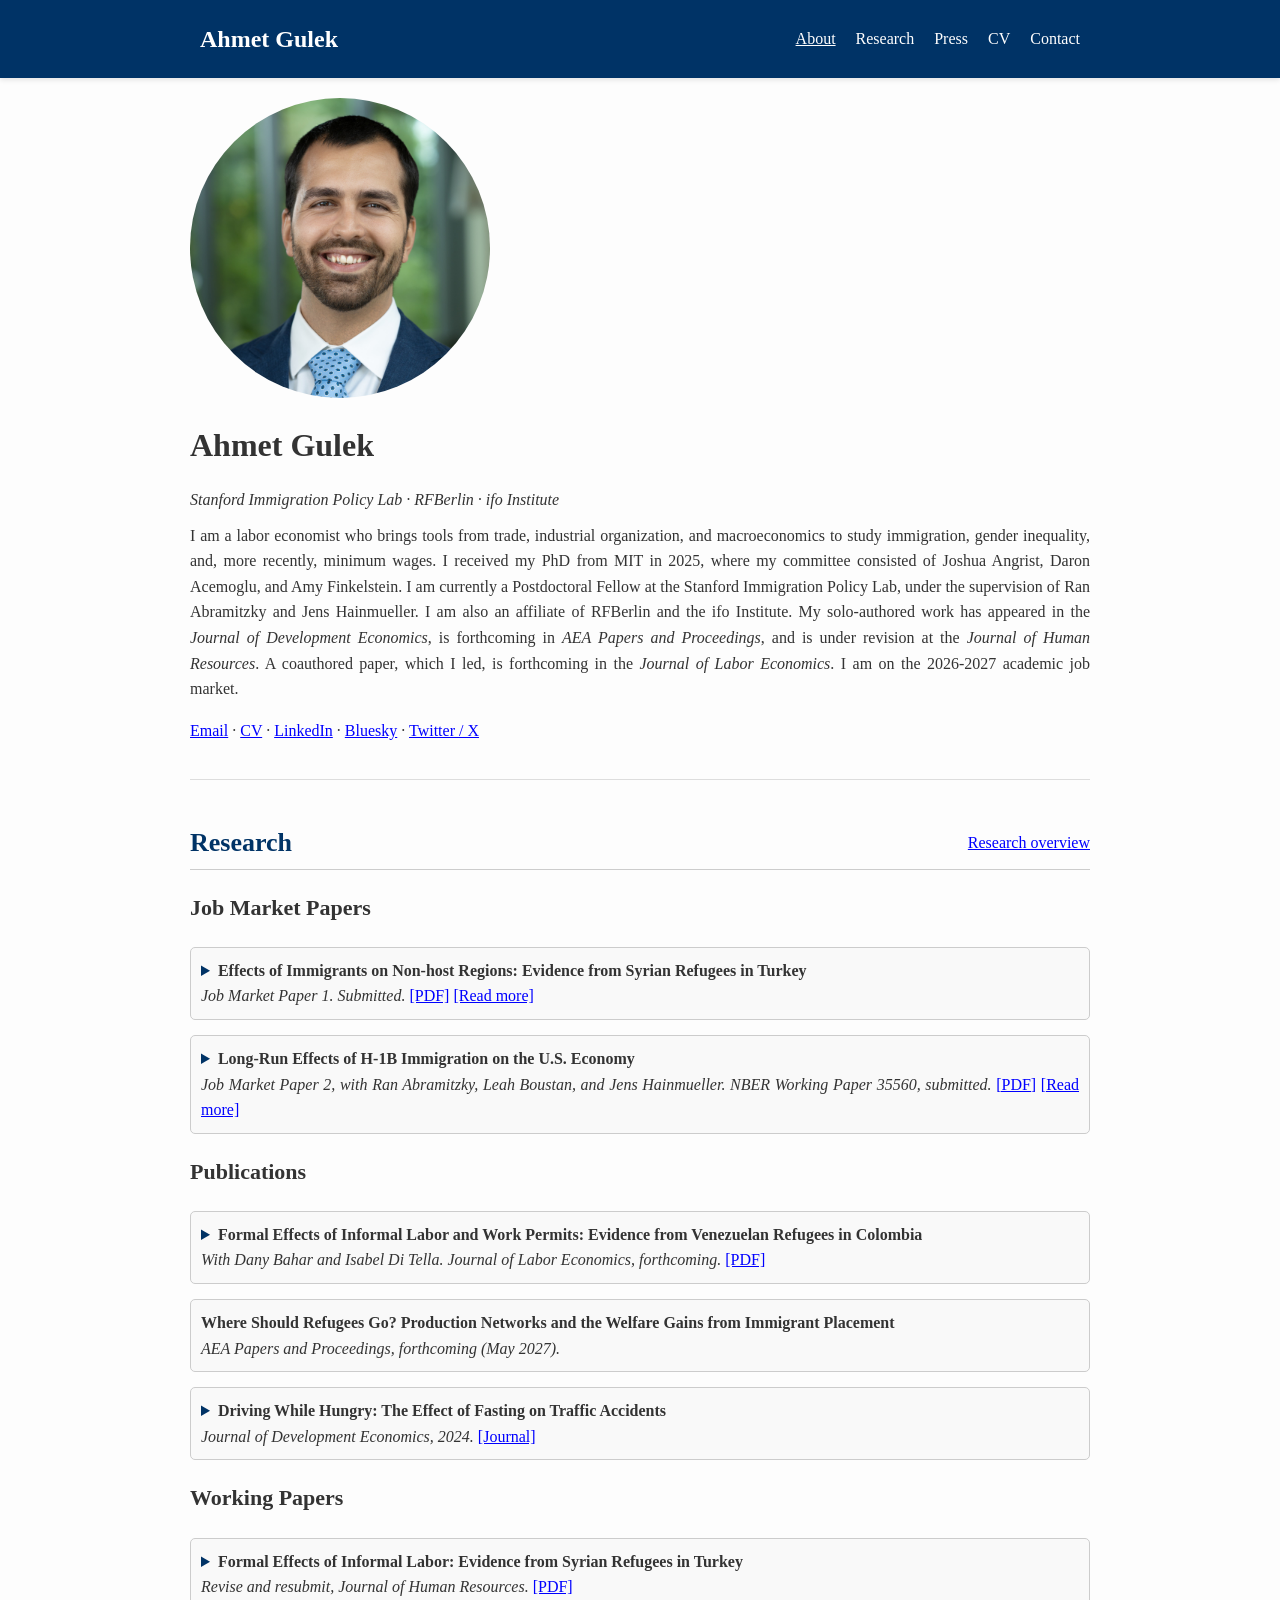
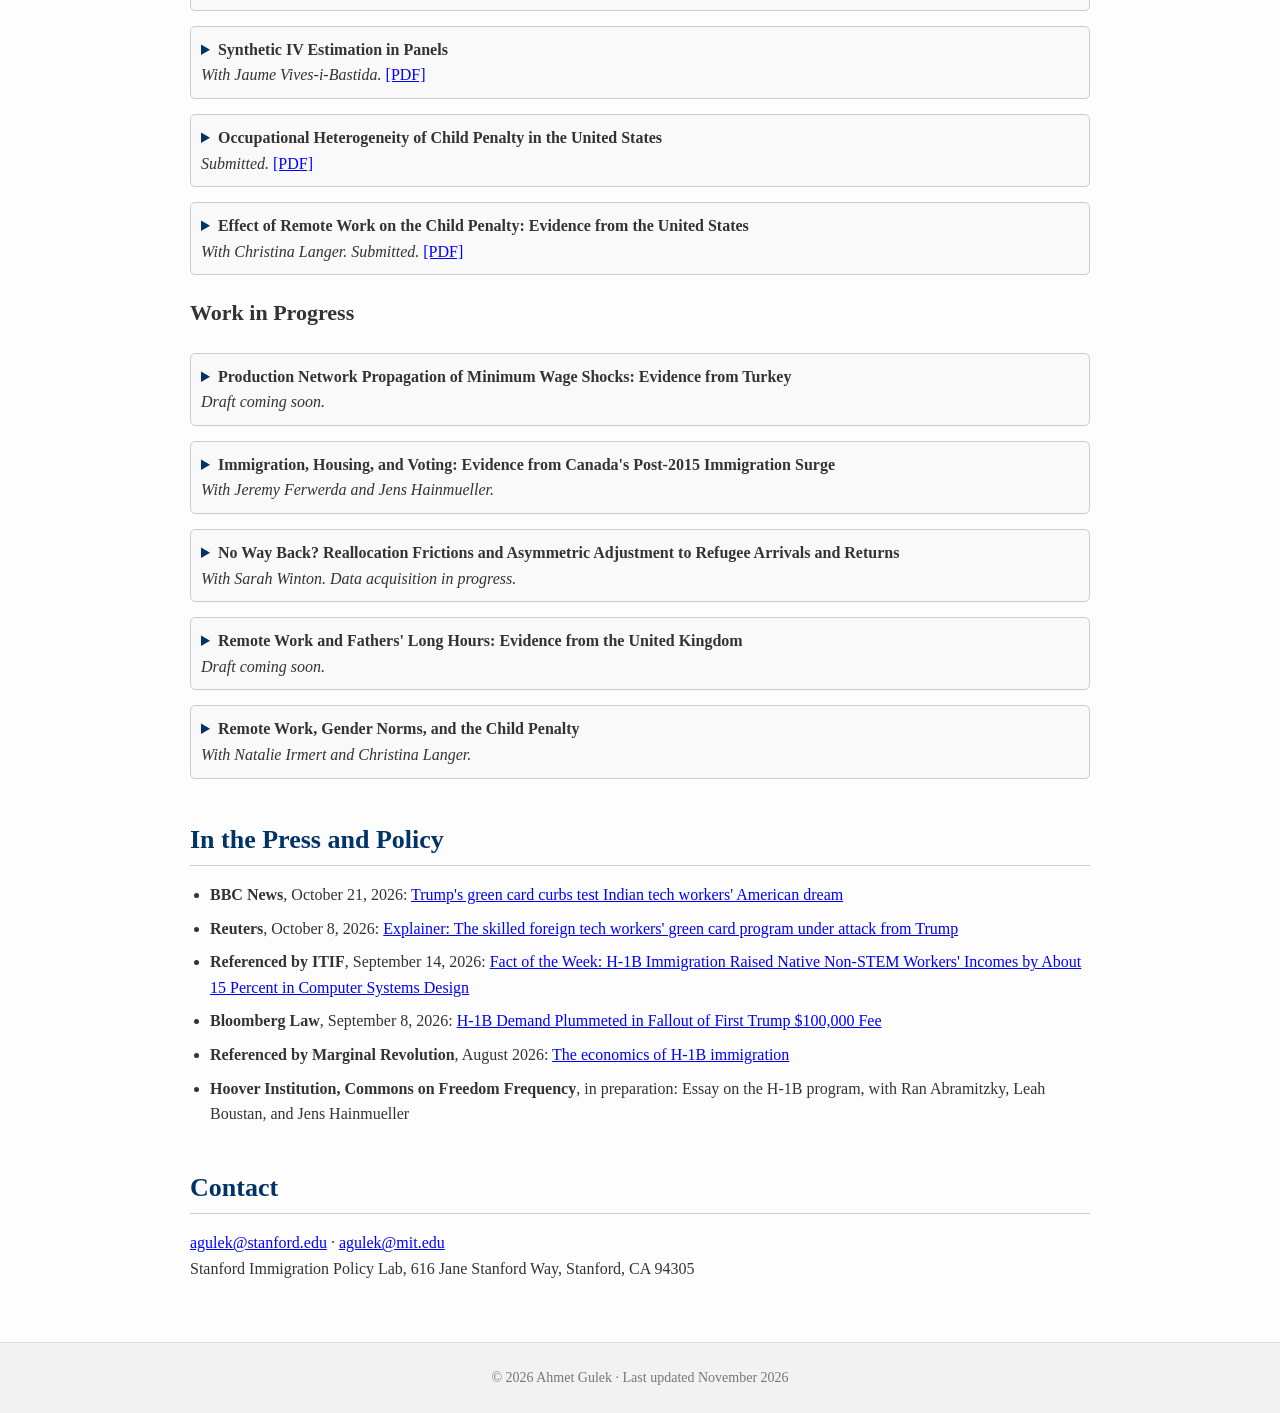
==== commit 8b0b2490: "Research page: final grammar and structure pass, link-preview tags, clearer chain figure Co-Authored" ====
--- a/index.html
+++ b/index.html
@@ -1,5 +1,9 @@
 <!DOCTYPE html><html lang="en"><head><meta charset="utf-8"><meta name="viewport" content="width=device-width, initial-scale=1">
 <title>Ahmet Gulek</title>
+<meta name="description" content="I am a labor economist who brings tools from trade, industrial organization, and macroeconomics to study immigration, gender inequality, and, more recently, minimum wages.">
+<meta property="og:type" content="website"><meta property="og:title" content="Ahmet Gulek">
+<meta property="og:description" content="I am a labor economist who brings tools from trade, industrial organization, and macroeconomics to study immigration, gender inequality, and, more recently, minimum wages."><meta property="og:url" content="https://ahmetgulek.github.io/">
+<meta property="og:image" content="https://ahmetgulek.github.io/assets/profile.jpg"><meta name="twitter:card" content="summary">
 <script async src="https://www.googletagmanager.com/gtag/js?id=G-97FFQFKGC9"></script>
 <script>window.dataLayer = window.dataLayer || []; function gtag(){dataLayer.push(arguments);} gtag('js', new Date()); gtag('config', 'G-97FFQFKGC9');</script>
 <link rel="stylesheet" href="style.css"></head><body>
--- a/style.css
+++ b/style.css
@@ -12,7 +12,6 @@
 nav ul li a{color:white;text-decoration:none;font-weight:500}
 nav ul li a:hover,nav ul li a.active{text-decoration:underline}
 header{display:flex;flex-wrap:wrap;align-items:center;margin-top:30px;border-bottom:1px solid #ddd;padding-bottom:20px}
-header > div{flex:1;min-width:280px}
 .profile-pic{width:300px;height:300px;object-fit:cover;object-position:top center;border-radius:50%;margin-right:30px}
 h1{font-size:32px;margin-bottom:10px}
 .title{font-size:20px;font-weight:500}
